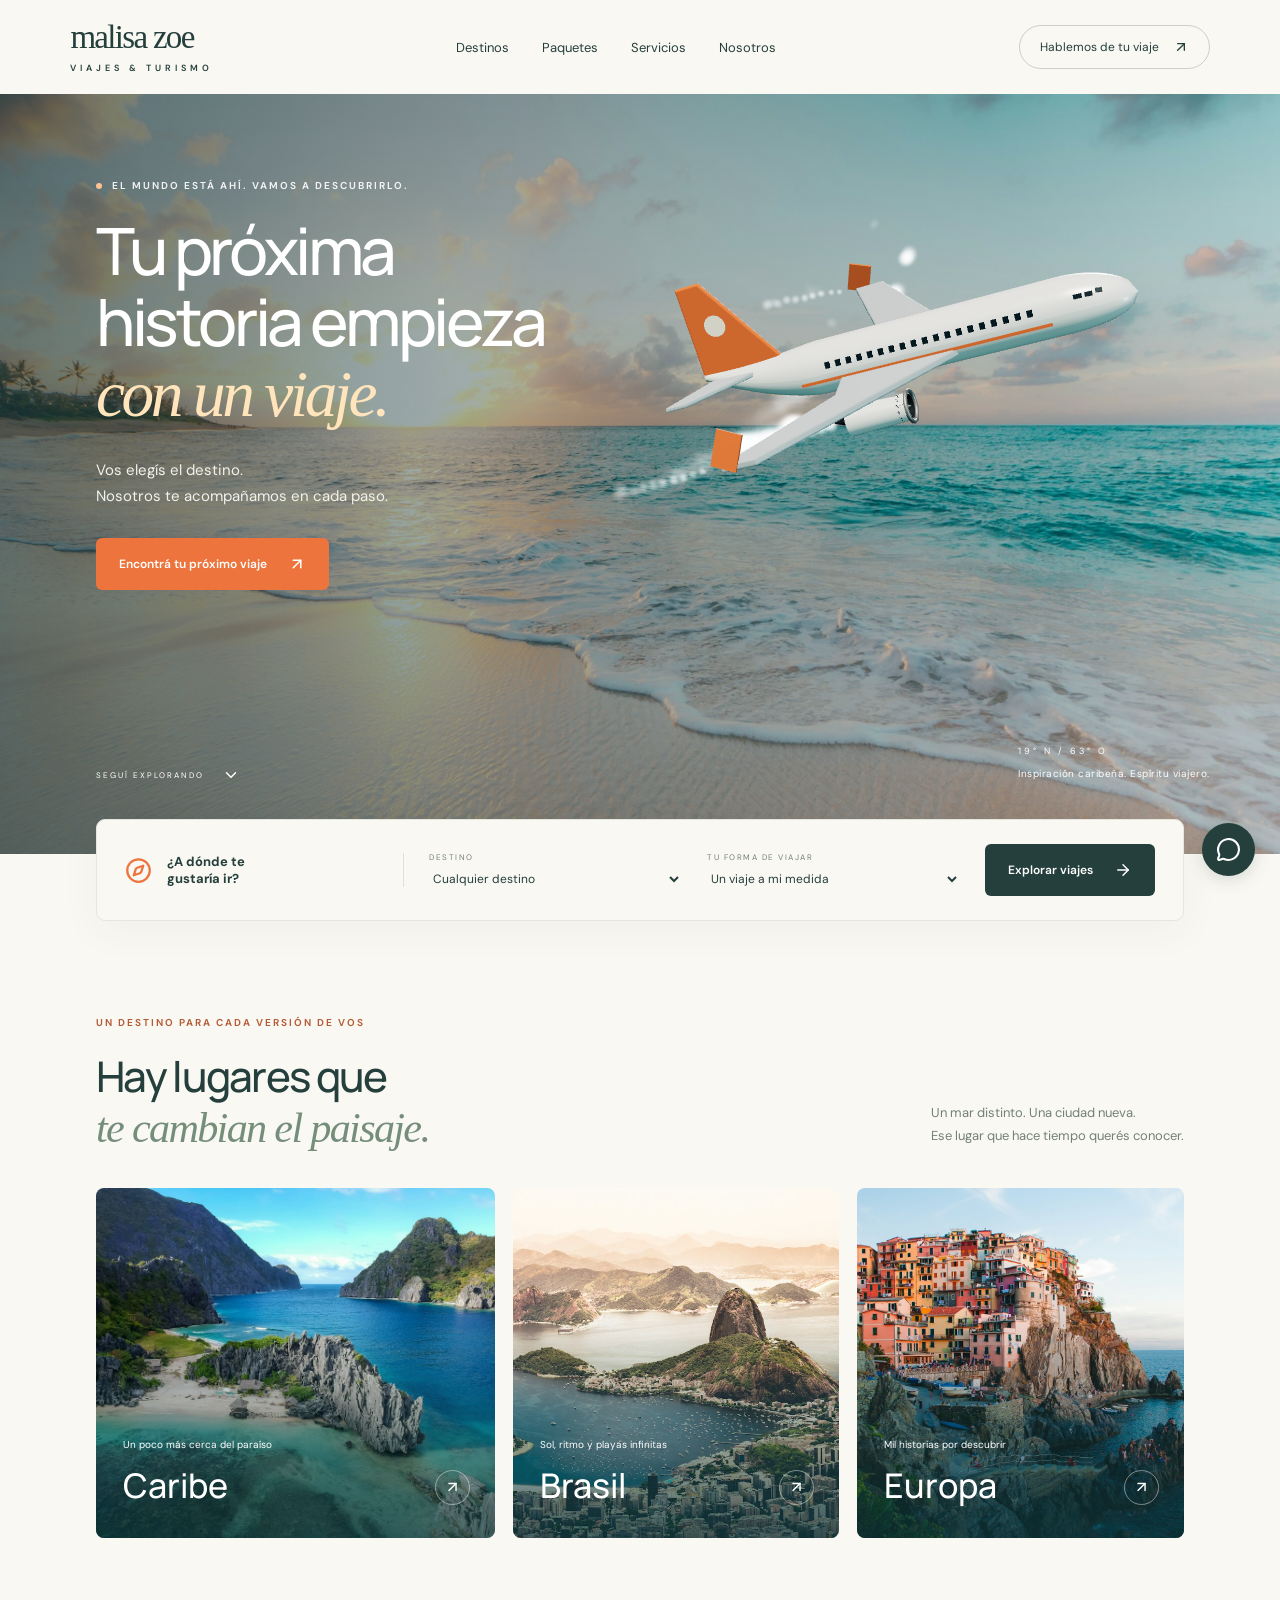
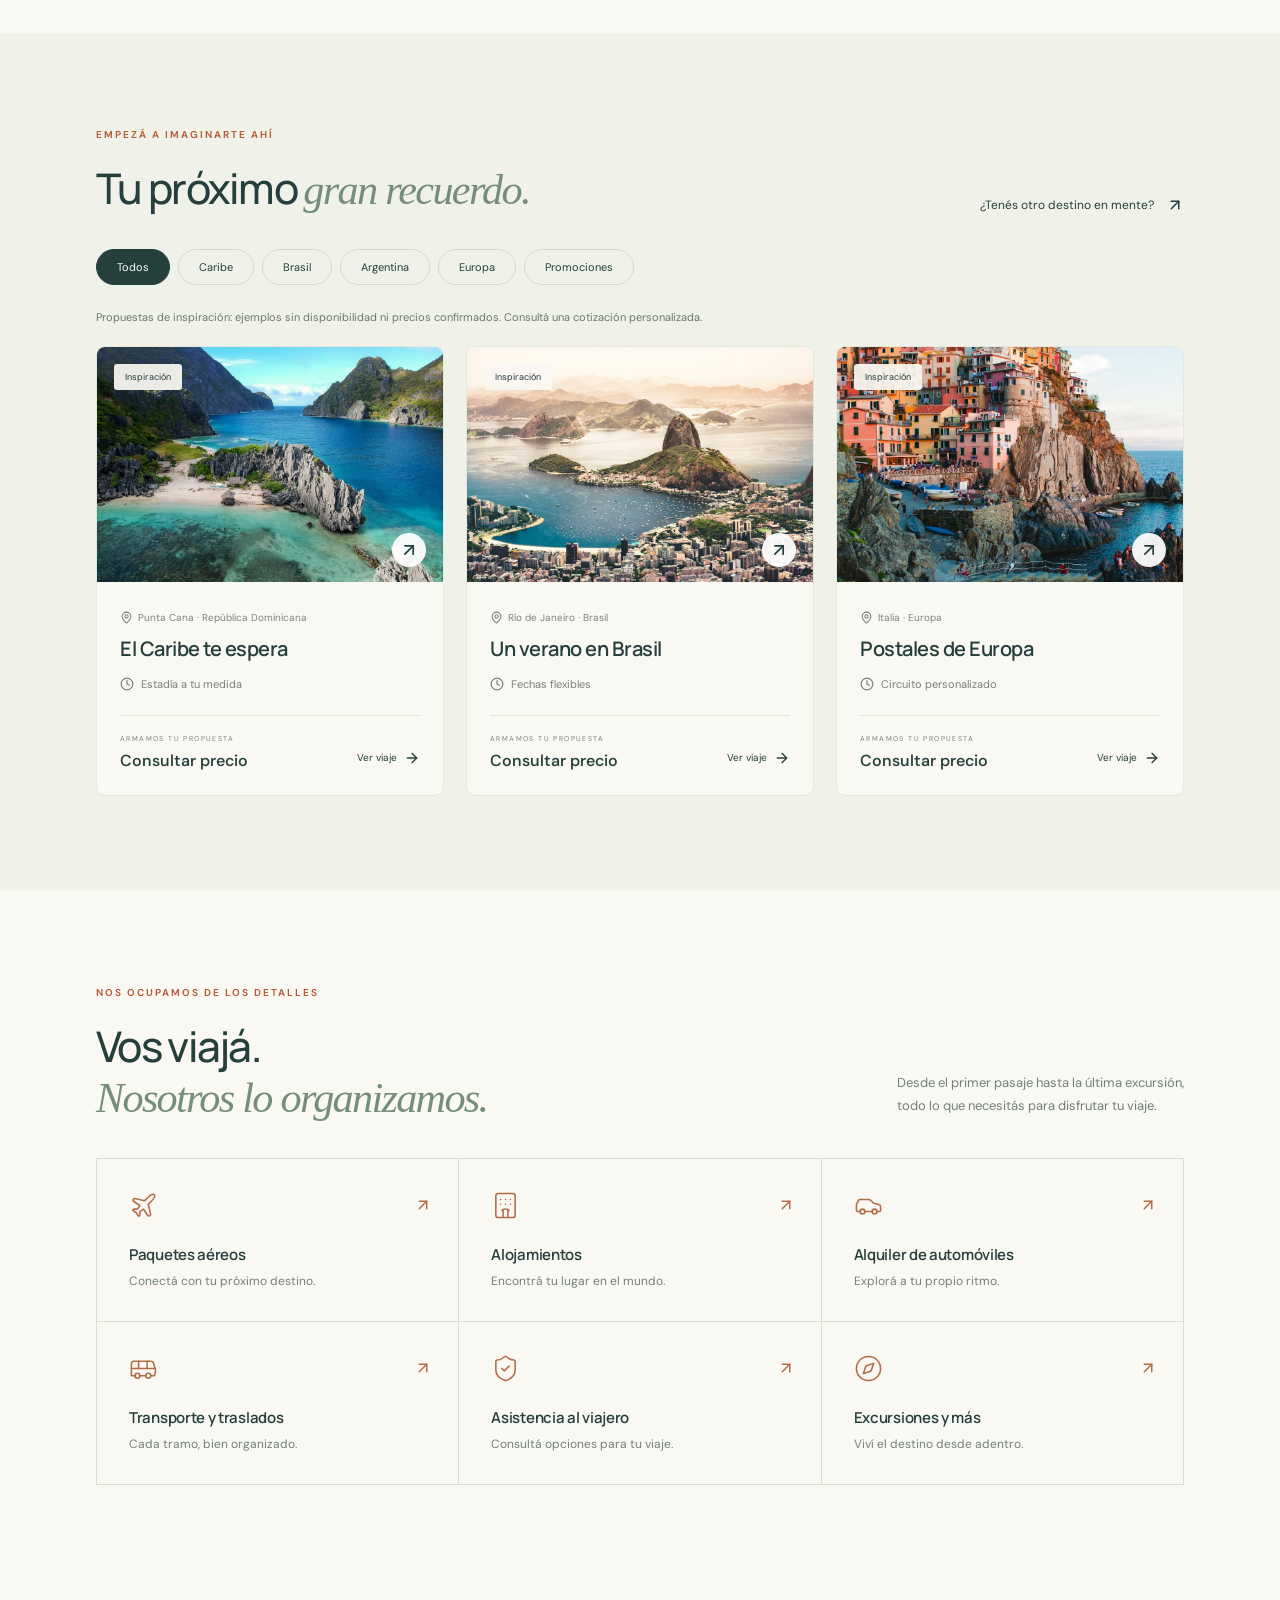
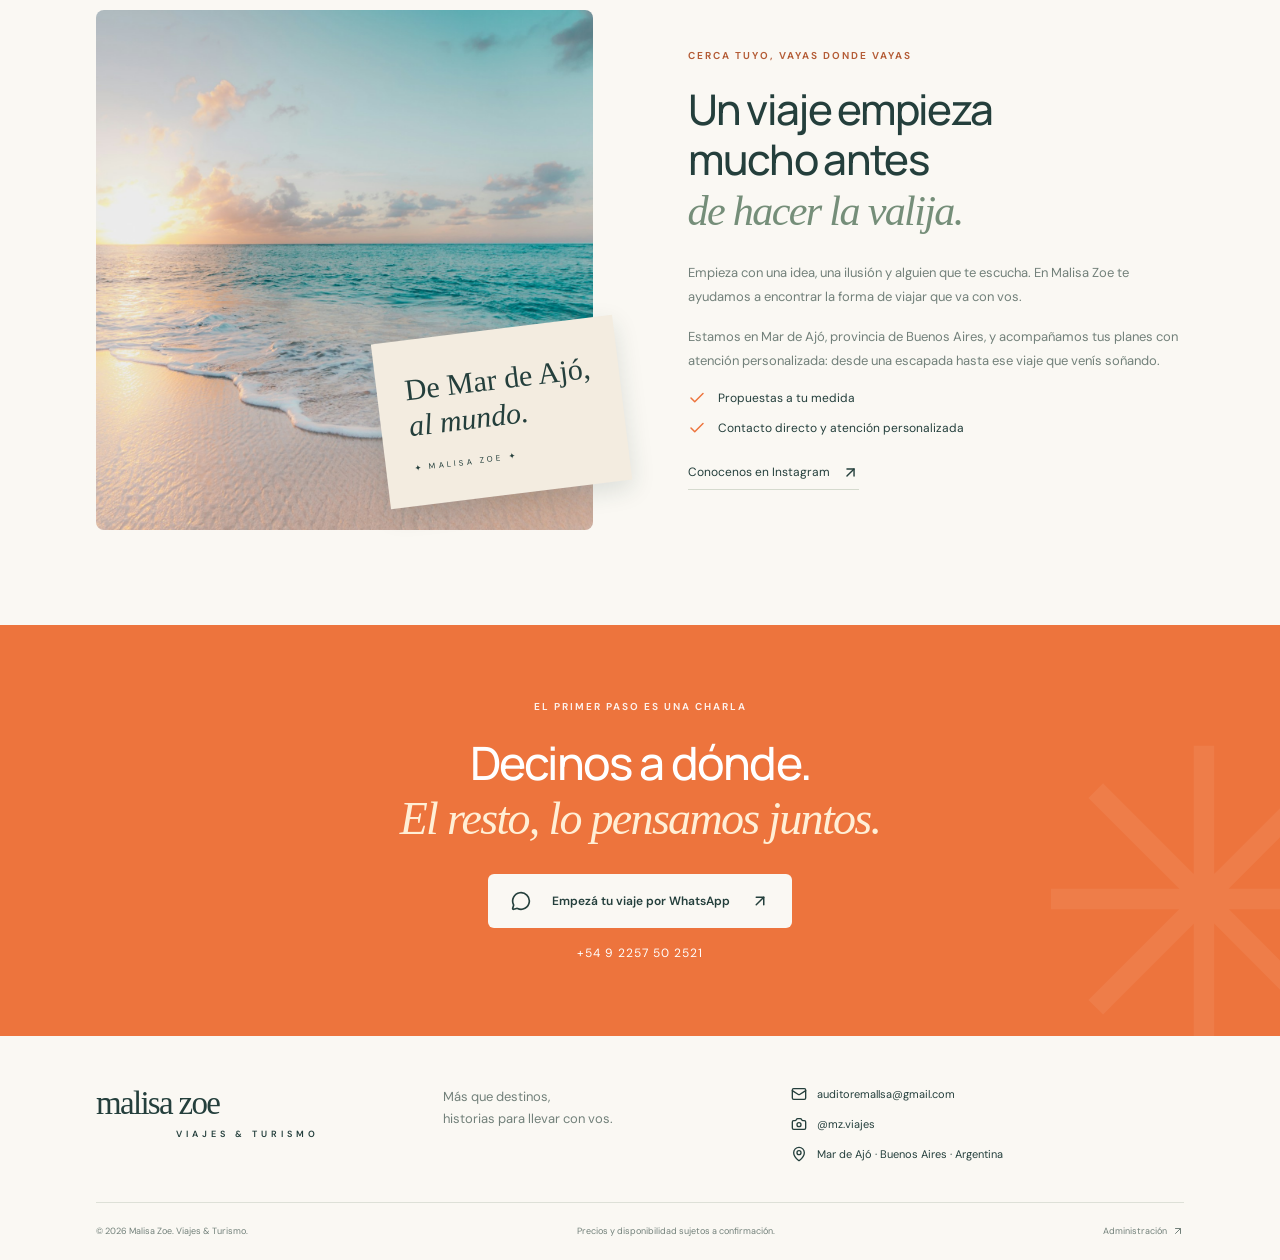
==== index.html @ 9aa1ca67 "MZ viajes" ====
<!DOCTYPE html>
<!-- Versión autónoma de presentación. Paquetes de ejemplo. Administración alojada en el sitio original. -->
<html lang="es-AR"><head><meta charset="UTF-8"><meta name="viewport" content="width=device-width, initial-scale=1"><title>Malisa Zoe | Viajes & Turismo</title><meta name="description" content="Agencia de viajes y turismo en Mar de Ajó."><style>@import url('https://fonts.googleapis.com/css2?family=DM+Sans:wght@400;450;500;550;600;650;700&family=Manrope:wght@400;500;600;700;800&display=swap');

:root{--ink:#243f3c;--orange:#ed743d;--cream:#faf8f3;--muted:#72807a}*{box-sizing:border-box}html{scroll-behavior:smooth;scroll-padding-top:95px}body{margin:0;background:var(--cream);color:var(--ink);font-family:'DM Sans',sans-serif;font-size:15px}button,input,select,textarea{font:inherit}button,a{-webkit-tap-highlight-color:transparent}button{cursor:pointer}a{color:inherit;text-decoration:none}button{color:inherit}button:focus-visible,a:focus-visible,input:focus-visible,select:focus-visible,textarea:focus-visible{outline:3px solid #ed743d;outline-offset:4px}img{display:block;width:100%;object-fit:cover}h1,h2,h3,p{margin:0}h1,h2,h3{font-family:'Manrope','DM Sans',sans-serif}em{font-family:Georgia,serif;font-weight:400}button{border:0}.nav{height:94px;padding:0 5.5%;display:flex;align-items:center;justify-content:space-between;background:var(--cream);gap:30px}.brand{font-family:Georgia,serif;font-size:33px;letter-spacing:-1.7px;white-space:nowrap;line-height:1.05}.brand span{display:block;font-family:'DM Sans',sans-serif;font-size:9px;letter-spacing:4px;text-align:center;margin-top:9px;font-weight:600}.nav nav{display:flex;gap:33px;font-size:13px}.nav nav a:hover{color:var(--orange)}.nav-cta{font-size:12px;display:flex;gap:14px;align-items:center;border:1px solid #cad0c8;border-radius:30px;padding:13px 20px}.mobile-menu{display:none;background:transparent}.hero{position:relative;min-height:640px;height:calc(100svh - 140px);max-height:900px;overflow:hidden;background:#75bcb8}.hero-image{position:absolute;inset:0;width:100%;height:100%;object-position:50% 56%}.hero-shade{position:absolute;inset:0;background:linear-gradient(90deg,rgba(8,42,45,.57),rgba(11,48,44,.22) 55%,transparent),linear-gradient(0deg,rgba(10,43,42,.18),transparent 50%)}.hero-content{position:relative;z-index:2;padding:85px 7.5% 95px;color:white;max-width:850px}.eyebrow{font-size:10px;font-weight:650;letter-spacing:2px;margin-bottom:23px;color:#b45c36}.eyebrow.light{color:rgba(255,255,255,.9);display:flex;align-items:center;gap:10px}.eyebrow.light span{height:6px;width:6px;background:#ffc392;border-radius:50%}h1{font-size:clamp(52px,5.1vw,78px);letter-spacing:-3.4px;line-height:1.08;font-weight:500}.hero h1 em{color:#ffe4bc}.hero p{font-size:15px;line-height:1.75;margin:27px 0 29px;color:#f2f2ec}.button{display:inline-flex;align-items:center;justify-content:center;gap:21px;border-radius:6px;padding:17px 23px;font-size:12px;font-weight:600;transition:transform .2s,background .2s;min-height:50px}.button:hover{transform:translateY(-2px)}.orange{background:var(--orange);color:white}.dark{background:var(--ink);color:white}.cream{background:var(--cream);color:var(--ink)}.hero-caption{position:absolute;right:5.5%;bottom:74px;color:white;display:flex;flex-direction:column;font-size:10px;gap:10px;letter-spacing:.5px}.hero-caption span{letter-spacing:3px;font-size:9px}.scroll{position:absolute;bottom:70px;left:7.5%;display:flex;align-items:center;gap:18px;color:white;letter-spacing:2px;font-size:8px}.flight{position:absolute;top:4%;left:58%;width:42%;z-index:1;filter:drop-shadow(0 28px 22px #153f4340);animation:flyin 3.2s cubic-bezier(.2,.65,.3,1) both,float 8s ease-in-out 3.2s infinite;transform-style:preserve-3d;pointer-events:none}.flight svg{width:100%}@keyframes flyin{from{transform:translate(75%,-55%) scale(.2) rotate(-10deg);opacity:0}to{transform:translate(0,0) scale(1);opacity:1}}@keyframes float{0%,100%{transform:translateY(0) rotate(-2deg)}50%{transform:translateY(13px) rotate(1deg)}}.search-wrap{position:relative;z-index:3;margin:-35px auto 0;width:85%}.trip-search{display:flex;align-items:center;background:var(--cream);box-shadow:0 10px 40px #30453b0c;border:1px solid #e4e7dd;border-radius:9px;padding:24px 28px;gap:25px}.search-intro{display:flex;gap:15px;align-items:center;border-right:1px solid #dce2d8;padding-right:25px;flex:1}.search-intro svg{color:var(--orange)}.search-intro strong{font-size:13px;max-width:130px}.trip-search label{flex:1;display:flex;flex-direction:column;gap:8px}.trip-search label span{font-size:8px;letter-spacing:1.5px;color:var(--muted)}.trip-search select{border:0;background:transparent;width:100%;font-size:12px;color:var(--ink);padding:0}.section{padding:95px 7.5%}.section-top{display:flex;align-items:end;justify-content:space-between;gap:32px;margin-bottom:35px}h2{font-size:clamp(33px,3.3vw,48px);letter-spacing:-1.7px;line-height:1.18;font-weight:500}h2 em{color:#758e79}.section-top>p{font-size:13px;line-height:1.8;color:var(--muted);padding-bottom:5px}.destination-grid{display:grid;grid-template-columns:1.22fr 1fr 1fr;gap:18px}.destination-card{position:relative;overflow:hidden;height:350px;border-radius:8px;text-align:left;background:var(--ink);padding:0;color:white}.destination-card img{height:100%;transition:transform .7s}.destination-card:hover img{transform:scale(1.06)}.destination-card:after{content:'';position:absolute;inset:0;background:linear-gradient(transparent 35%,#0b3438bb)}.destination-card>div{position:absolute;bottom:30px;left:27px;z-index:1}.destination-card span{font-size:10px}.destination-card h3{font-size:34px;margin-top:9px;font-weight:500}.circle-arrow{position:absolute;bottom:33px;right:25px;border:1px solid #ffffff70;border-radius:50%;width:35px;height:35px;display:grid;place-items:center;z-index:1}.circle-arrow svg{width:17px}.packages{background:#f0f2ea}.text-link{display:inline-flex;align-items:center;gap:12px;font-size:12px}.filters{display:flex;gap:8px;margin:10px 0 24px;flex-wrap:wrap}.filters button{border-radius:30px;border:1px solid #d3d9ce;background:transparent;padding:10px 20px;font-size:11px}.filters .active{background:var(--ink);color:white;border-color:var(--ink)}.catalog-note{font-size:11px;color:#69776d;line-height:1.5;margin:0 0 20px}.package-grid{display:grid;grid-template-columns:repeat(3,1fr);gap:22px}.package-card{border-radius:9px;overflow:hidden;background:var(--cream);border:1px solid #e4e7dc}.package-photo{position:relative;height:235px;width:100%;padding:0;background:#c5d9cc;overflow:hidden}.package-photo img{height:100%;transition:transform .5s}.package-photo:hover img{transform:scale(1.05)}.tag{position:absolute;top:17px;left:17px;background:#faf8f3ed;padding:7px 11px;border-radius:3px;font-size:9px}.photo-arrow{position:absolute;bottom:15px;right:17px;background:#ffffffed;border-radius:50%;width:34px;height:34px;display:grid;place-items:center}.package-info{padding:24px 23px}.location{display:flex;align-items:center;gap:5px;font-size:10px;color:#7a857d}.package-info h3{font-size:20px;letter-spacing:-.5px;font-weight:600;margin:11px 0 15px}.duration{display:flex;gap:7px;align-items:center;font-size:11px;color:#768179}.package-bottom{display:flex;justify-content:space-between;align-items:end;border-top:1px solid #dfe4d8;padding-top:18px;margin-top:24px;gap:5px}.package-bottom small{display:block;font-size:7px;letter-spacing:1.4px;color:#758378;margin-bottom:7px}.package-bottom strong{font-weight:550;font-size:16px}.detail-button{background:transparent;display:flex;align-items:center;gap:7px;font-size:10px;padding:5px 0;white-space:nowrap}.empty{text-align:center;padding:55px;background:#faf8f3;border:1px dashed #bfcbbd;border-radius:8px}.empty svg{margin:0 auto 15px}.empty h3{margin-bottom:10px}.empty p{font-size:13px;color:var(--muted);margin-bottom:20px}.service-grid{display:grid;grid-template-columns:repeat(3,1fr);border-top:1px solid #d9ded4;border-left:1px solid #d9ded4}.service-grid>a{position:relative;padding:32px;border-right:1px solid #d9ded4;border-bottom:1px solid #d9ded4;transition:background .2s}.service-grid>a:hover{background:#f0f2e8}.service-grid svg{color:#b36d46}.service-grid h3{font-size:15px;letter-spacing:-.3px;margin:19px 0 8px;font-weight:600}.service-grid p{font-size:12px;color:var(--muted)}.service-arrow{position:absolute;right:26px;top:37px}.about{display:grid;grid-template-columns:1fr 1fr;gap:95px;padding-top:30px;align-items:center}.about-photo{position:relative;height:520px;border-radius:8px}.about-photo>img{height:100%;border-radius:8px;object-position:75% center}.postcard{position:absolute;right:-30px;bottom:35px;background:#f3ece0;padding:32px 28px;transform:rotate(-7deg);font-size:30px;font-family:Georgia,serif;line-height:1.2;box-shadow:0 8px 25px #163b3522}.postcard span{display:block;font-family:'DM Sans',sans-serif;font-size:8px;letter-spacing:3px;margin-top:20px}.about-copy h2{margin-bottom:25px}.about-copy>p{font-size:13px;line-height:1.85;color:var(--muted);margin-bottom:16px}.about-check{display:flex;align-items:center;gap:12px;font-size:12px;margin-top:12px}.about-check svg{color:var(--orange)}.about-copy .text-link{margin-top:27px;border-bottom:1px solid #d5dace;padding-bottom:8px}.contact{background:var(--orange);position:relative;overflow:hidden;text-align:center;padding:75px 6%;color:white}.contact .eyebrow{justify-content:center}.contact h2{font-size:46px;position:relative;z-index:1}.contact h2 em{color:#ffefd6}.contact .button{margin:28px 0 17px;position:relative;z-index:1}.contact p{font-size:12px;letter-spacing:1px}.contact-sun{position:absolute;font-size:420px;line-height:1;top:18%;right:-100px;color:#ffffff10}footer{padding:50px 7.5% 23px}.footer-top{display:grid;grid-template-columns:1fr 1fr 1.3fr;gap:45px;align-items:start;padding-bottom:40px}.footer-top>p{font-size:13px;line-height:1.7;color:var(--muted)}.footer-top>div{display:flex;flex-direction:column;gap:14px;font-size:11px}.footer-top>div a,.footer-top>div span{display:flex;align-items:center;gap:10px}.footer-bottom{border-top:1px solid #dde0d7;padding-top:22px;display:flex;justify-content:space-between;gap:18px;font-size:9px;color:var(--muted)}.footer-bottom>a{display:flex;align-items:center;gap:5px}.whatsapp{position:fixed;bottom:24px;right:25px;height:53px;width:53px;border-radius:50%;background:var(--ink);color:white;display:grid;place-items:center;z-index:8;box-shadow:0 3px 18px #163d352b}.modal-backdrop{position:fixed;inset:0;z-index:20;background:#112e36aa;backdrop-filter:blur(4px);display:flex;align-items:center;justify-content:center;padding:24px}.modal{position:relative;background:var(--cream);width:650px;max-width:100%;max-height:90svh;overflow:auto;border-radius:12px}.close{position:absolute;right:15px;top:15px;z-index:2;border-radius:50%;width:36px;height:36px;display:grid;place-items:center;background:var(--cream)}.modal>img{height:230px}.modal-content{padding:30px}.modal-content h2{font-size:33px;margin-bottom:12px}.modal-content p{margin:12px 0;line-height:1.7;font-size:13px;color:var(--muted)}.modal-content h3{margin-top:20px}.modal-content .fine-print{font-size:11px}.modal-content .button{margin-top:12px}.admin-shell{max-width:1150px;margin:auto;padding:35px 30px;min-height:100svh}.admin-header{display:flex;align-items:center;justify-content:space-between;padding-bottom:60px}.admin-shell h1{font-size:38px;letter-spacing:-1.5px}.admin-shell .section-top p{margin-top:15px;color:var(--muted)}.admin-status{min-height:25px;font-size:13px}.admin-list article{display:flex;align-items:center;gap:20px;background:white;border:1px solid #e2e5da;padding:15px;border-radius:10px;margin-bottom:12px}.admin-list img{width:100px;height:85px;border-radius:6px}.admin-list article>div{flex:1}.admin-list small,.admin-list p{font-size:12px;color:var(--muted)}.admin-list h3{margin:6px 0;font-size:17px}.admin-list button{background:#f1f3ec;border-radius:6px;padding:12px}.admin-modal{padding:32px;width:720px}.admin-modal h2{font-size:30px;margin-bottom:22px}.admin-modal label{display:flex;flex-direction:column;font-size:12px;gap:8px;margin-bottom:18px}.admin-modal input,.admin-modal select,.admin-modal textarea{width:100%;border:1px solid #cbd3c7;background:white;padding:11px;border-radius:5px;color:var(--ink)}.form-grid{display:grid;grid-template-columns:1fr 1fr;gap:0 20px}.admin-modal label.checkbox{flex-direction:row;align-items:center}.checkbox input{width:16px}.confirm{padding:40px}.confirm h2{font-size:27px}.confirm p{margin:18px 0;font-size:13px}.confirm-actions{display:flex;gap:12px}button:disabled{opacity:.5;cursor:wait}
@media(min-width:1600px){.section{padding-left:calc((100vw - 1360px)/2);padding-right:calc((100vw - 1360px)/2)}}@media(max-width:1050px){.nav nav{gap:20px}.nav-cta{padding:12px}.hero-content{padding-top:75px}.trip-search{gap:16px;padding:20px}.search-intro{display:none}.package-bottom{flex-direction:column;align-items:start;gap:15px}.about{gap:60px}.flight{top:10%;left:57%;width:45%}.destination-card{height:300px}}@media(max-width:700px){.nav{height:80px;padding:0 6%}.brand{font-size:28px}.brand span{font-size:7px;letter-spacing:3.4px}.nav-cta{margin-left:auto;font-size:0;gap:0;border:0;padding:8px}.nav-cta svg{width:21px;height:21px}.mobile-menu{display:block}.nav nav{display:none}.nav nav.open{position:absolute;top:80px;left:0;right:0;z-index:9;display:flex;flex-direction:column;background:var(--cream);padding:25px}.hero{height:720px;min-height:650px;max-height:none}.hero-image{object-position:65%}.hero-content{padding:110px 7% 80px}.hero h1{font-size:51px;letter-spacing:-2.8px}.hero .eyebrow{font-size:7px;letter-spacing:1.5px}.hero p{font-size:14px}.hero-caption{bottom:80px;right:7%;max-width:140px;line-height:1.5}.scroll{left:7%;bottom:84px;font-size:7px;gap:8px}.flight{left:40%;width:65%;top:0}.trip-search{display:grid;grid-template-columns:1fr 1fr;gap:22px}.trip-search .button{grid-column:1/-1;width:100%}.search-wrap{width:86%;margin-top:-35px}.trip-search label span{font-size:7px}.trip-search select{font-size:11px}.section{padding:65px 7%}.section-top{display:block;margin-bottom:27px}.section-top>p{margin-top:23px;font-size:12px}.section-top .text-link{margin-top:23px;font-size:11px}h2{font-size:34px;letter-spacing:-1.4px}.eyebrow{font-size:8px;letter-spacing:1.6px;margin-bottom:18px}.destination-grid{grid-template-columns:1fr 1fr;gap:12px}.dest-0{grid-column:1/-1;height:300px}.destination-card{height:260px}.destination-card>div{left:16px;bottom:22px}.destination-card h3{font-size:27px}.destination-card span{font-size:8px}.circle-arrow{right:15px;bottom:22px;width:28px;height:28px}.package-grid{grid-template-columns:1fr}.package-photo{height:240px}.package-bottom{flex-direction:row;align-items:end}.package-info{padding:23px}.filters{gap:6px}.filters button{padding:9px 15px}.service-grid{grid-template-columns:1fr 1fr}.service-grid>a{padding:25px 17px}.service-grid h3{font-size:13px}.service-grid p{font-size:11px;line-height:1.5}.service-arrow{right:15px;top:28px;width:14px}.about{grid-template-columns:1fr;gap:45px;padding-top:10px}.about-photo{height:390px;margin-right:15px}.postcard{right:-15px;font-size:26px;padding:25px}.about-copy h2{font-size:38px}.contact{padding:60px 7%}.contact h2{font-size:32px;letter-spacing:-1px}.contact .button{font-size:11px;gap:12px;padding:16px}.footer-top{grid-template-columns:1fr 1fr;gap:28px}.footer-top>div{grid-column:1/-1}.footer-top>p{font-size:11px}.footer-bottom{flex-direction:column;gap:13px;padding-right:45px}.whatsapp{width:48px;height:48px;right:17px;bottom:18px}.modal-backdrop{padding:14px}.modal-content{padding:24px}.admin-header{padding-bottom:40px}.admin-shell{padding:25px 20px}.admin-shell h1{font-size:30px}.admin-shell .section-top .button{margin-top:24px}.admin-list article{flex-wrap:wrap;gap:12px}.admin-list img{width:70px;height:70px}.admin-list article>div{min-width:calc(100% - 85px)}.admin-list button{padding:10px}.form-grid{grid-template-columns:1fr}.admin-modal{padding:28px 20px}.confirm{padding:30px 24px}.empty{padding:35px 20px}}
@media(prefers-reduced-motion:reduce){html{scroll-behavior:auto}*,*:before,*:after{animation:none!important;transition:none!important}.flight{transform:none}}
.plane3d{position:absolute;inset:0;z-index:1;pointer-events:none}.plane3d canvas{display:block;width:100%!important;height:100%!important}html.has-plane3d .flight{display:none}</style></head><body><div id="root"></div><noscript>Activá JavaScript para explorar Malisa Zoe. Contacto: +54 9 2257 50 2521.</noscript><script>(()=>{var oM=Object.create;var tA=Object.defineProperty;var sM=Object.getOwnPropertyDescriptor;var AM=Object.getOwnPropertyNames;var EM=Object.getPrototypeOf,UM=Object.prototype.hasOwnProperty;var _l=(l,a)=>()=>(a||l((a={exports:{}}).exports,a),a.exports);var dM=(l,a,e,i)=>{if(a&&typeof a=="object"||typeof a=="function")for(let u of AM(a))!UM.call(l,u)&&u!==e&&tA(l,u,{get:()=>a[u],enumerable:!(i=sM(a,u))||i.enumerable});return l};var ca=(l,a,e)=>(e=l!=null?oM(EM(l)):{},dM(a||!l||!l.__esModule?tA(e,"default",{value:l,enumerable:!0}):e,l));var IA=_l(X=>{"use strict";function Sc(l,a){var e=l.length;l.push(a);l:for(;0<e;){var i=e-1>>>1,u=l[i];if(0<wu(u,a))l[i]=a,l[e]=u,e=i;else break l}}function $l(l){return l.length===0?null:l[0]}function gu(l){if(l.length===0)return null;var a=l[0],e=l.pop();if(e!==a){l[0]=e;l:for(var i=0,u=l.length,t=u>>>1;i<t;){var c=2*(i+1)-1,o=l[c],s=c+1,d=l[s];if(0>wu(o,e))s<u&&0>wu(d,o)?(l[i]=d,l[s]=e,i=s):(l[i]=o,l[c]=e,i=c);else if(s<u&&0>wu(d,e))l[i]=d,l[s]=e,i=s;else break l}}return a}function wu(l,a){var e=l.sortIndex-a.sortIndex;return e!==0?e:l.id-a.id}X.unstable_now=void 0;typeof performance=="object"&&typeof performance.now=="function"?(cA=performance,X.unstable_now=function(){return cA.now()}):(xc=Date,oA=xc.now(),X.unstable_now=function(){return xc.now()-oA});var cA,xc,oA,oa=[],pa=[],LM=1,Bl=null,Il=3,nc=!1,Ki=!1,fi=!1,yc=!1,EA=typeof setTimeout=="function"?setTimeout:null,UA=typeof clearTimeout=="function"?clearTimeout:null,sA=typeof setImmediate<"u"?setImmediate:null;function Bu(l){for(var a=$l(pa);a!==null;){if(a.callback===null)gu(pa);else if(a.startTime<=l)gu(pa),a.sortIndex=a.expirationTime,Sc(oa,a);else break;a=$l(pa)}}function rc(l){if(fi=!1,Bu(l),!Ki)if($l(oa)!==null)Ki=!0,Ze||(Ze=!0,he());else{var a=$l(pa);a!==null&&Kc(rc,a.startTime-l)}}var Ze=!1,Ci=-1,dA=5,LA=-1;function MA(){return yc?!0:!(X.unstable_now()-LA<dA)}function mc(){if(yc=!1,Ze){var l=X.unstable_now();LA=l;var a=!0;try{l:{Ki=!1,fi&&(fi=!1,UA(Ci),Ci=-1),nc=!0;var e=Il;try{a:{for(Bu(l),Bl=$l(oa);Bl!==null&&!(Bl.expirationTime>l&&MA());){var i=Bl.callback;if(typeof i=="function"){Bl.callback=null,Il=Bl.priorityLevel;var u=i(Bl.expirationTime<=l);if(l=X.unstable_now(),typeof u=="function"){Bl.callback=u,Bu(l),a=!0;break a}Bl===$l(oa)&&gu(oa),Bu(l)}else gu(oa);Bl=$l(oa)}if(Bl!==null)a=!0;else{var t=$l(pa);t!==null&&Kc(rc,t.startTime-l),a=!1}}break l}finally{Bl=null,Il=e,nc=!1}a=void 0}}finally{a?he():Ze=!1}}}var he;typeof sA=="function"?he=function(){sA(mc)}:typeof MessageChannel<"u"?(Rc=new MessageChannel,AA=Rc.port2,Rc.port1.onmessage=mc,he=function(){AA.postMessage(null)}):he=function(){EA(mc,0)};var Rc,AA;function Kc(l,a){Ci=EA(function(){l(X.unstable_now())},a)}X.unstable_IdlePriority=5;X.unstable_ImmediatePriority=1;X.unstable_LowPriority=4;X.unstable_NormalPriority=3;X.unstable_Profiling=null;X.unstable_UserBlockingPriority=2;X.unstable_cancelCallback=function(l){l.callback=null};X.unstable_forceFrameRate=function(l){0>l||125<l?console.error("forceFrameRate takes a positive int between 0 and 125, forcing frame rates higher than 125 fps is not supported"):dA=0<l?Math.floor(1e3/l):5};X.unstable_getCurrentPriorityLevel=function(){return Il};X.unstable_next=function(l){switch(Il){case 1:case 2:case 3:var a=3;break;default:a=Il}var e=Il;Il=a;try{return l()}finally{Il=e}};X.unstable_requestPaint=function(){yc=!0};X.unstable_runWithPriority=function(l,a){switch(l){case 1:case 2:case 3:case 4:case 5:break;default:l=3}var e=Il;Il=l;try{return a()}finally{Il=e}};X.unstable_scheduleCallback=function(l,a,e){var i=X.unstable_now();switch(typeof e=="object"&&e!==null?(e=e.delay,e=typeof e=="number"&&0<e?i+e:i):e=i,l){case 1:var u=-1;break;case 2:u=250;break;case 5:u=1073741823;break;case 4:u=1e4;break;default:u=5e3}return u=e+u,l={id:LM++,callback:a,priorityLevel:l,startTime:e,expirationTime:u,sortIndex:-1},e>i?(l.sortIndex=e,Sc(pa,l),$l(oa)===null&&l===$l(pa)&&(fi?(UA(Ci),Ci=-1):fi=!0,Kc(rc,e-i))):(l.sortIndex=u,Sc(oa,l),Ki||nc||(Ki=!0,Ze||(Ze=!0,he()))),l};X.unstable_shouldYield=MA;X.unstable_wrapCallback=function(l){var a=Il;return function(){var e=Il;Il=a;try{return l.apply(this,arguments)}finally{Il=e}}}});var mA=_l((pm,xA)=>{"use strict";xA.exports=IA()});var pA=_l(h=>{"use strict";var hc=Symbol.for("react.transitional.element"),MM=Symbol.for("react.portal"),IM=Symbol.for("react.fragment"),xM=Symbol.for("react.strict_mode"),mM=Symbol.for("react.profiler"),RM=Symbol.for("react.consumer"),SM=Symbol.for("react.context"),nM=Symbol.for("react.forward_ref"),yM=Symbol.for("react.suspense"),rM=Symbol.for("react.memo"),rA=Symbol.for("react.lazy"),KM=Symbol.for("react.activity"),RA=Symbol.iterator;function fM(l){return l===null||typeof l!="object"?null:(l=RA&&l[RA]||l["@@iterator"],typeof l=="function"?l:null)}var KA={isMounted:function(){return!1},enqueueForceUpdate:function(){},enqueueReplaceState:function(){},enqueueSetState:function(){}},fA=Object.assign,CA={};function Ge(l,a,e){this.props=l,this.context=a,this.refs=CA,this.updater=e||KA}Ge.prototype.isReactComponent={};Ge.prototype.setState=function(l,a){if(typeof l!="object"&&typeof l!="function"&&l!=null)throw Error("takes an object of state variables to update or a function which returns an object of state variables.");this.updater.enqueueSetState(this,l,a,"setState")};Ge.prototype.forceUpdate=function(l){this.updater.enqueueForceUpdate(this,l,"forceUpdate")};function hA(){}hA.prototype=Ge.prototype;function Zc(l,a,e){this.props=l,this.context=a,this.refs=CA,this.updater=e||KA}var pc=Zc.prototype=new hA;pc.constructor=Zc;fA(pc,Ge.prototype);pc.isPureReactComponent=!0;var SA=Array.isArray;function Cc(){}var z={H:null,A:null,T:null,S:null},ZA=Object.prototype.hasOwnProperty;function Gc(l,a,e){var i=e.ref;return{$$typeof:hc,type:l,key:a,ref:i!==void 0?i:null,props:e}}function CM(l,a){return Gc(l.type,a,l.props)}function qc(l){return typeof l=="object"&&l!==null&&l.$$typeof===hc}function hM(l){var a={"=":"=0",":":"=2"};return"$"+l.replace(/[=:]/g,function(e){return a[e]})}var nA=/\/+/g;function fc(l,a){return typeof l=="object"&&l!==null&&l.key!=null?hM(""+l.key):a.toString(36)}function ZM(l){switch(l.status){case"fulfilled":return l.value;case"rejected":throw l.reason;default:switch(typeof l.status=="string"?l.then(Cc,Cc):(l.status="pending",l.then(function(a){l.status==="pending"&&(l.status="fulfilled",l.value=a)},function(a){l.status==="pending"&&(l.status="rejected",l.reason=a)})),l.status){case"fulfilled":return l.value;case"rejected":throw l.reason}}throw l}function pe(l,a,e,i,u){var t=typeof l;(t==="undefined"||t==="boolean")&&(l=null);var c=!1;if(l===null)c=!0;else switch(t){case"bigint":case"string":case"number":c=!0;break;case"object":switch(l.$$typeof){case hc:case MM:c=!0;break;case rA:return c=l._init,pe(c(l._payload),a,e,i,u)}}if(c)return u=u(l),c=i===""?"."+fc(l,0):i,SA(u)?(e="",c!=null&&(e=c.replace(nA,"$&/")+"/"),pe(u,a,e,"",function(d){return d})):u!=null&&(qc(u)&&(u=CM(u,e+(u.key==null||l&&l.key===u.key?"":(""+u.key).replace(nA,"$&/")+"/")+c)),a.push(u)),1;c=0;var o=i===""?".":i+":";if(SA(l))for(var s=0;s<l.length;s++)i=l[s],t=o+fc(i,s),c+=pe(i,a,e,t,u);else if(s=fM(l),typeof s=="function")for(l=s.call(l),s=0;!(i=l.next()).done;)i=i.value,t=o+fc(i,s++),c+=pe(i,a,e,t,u);else if(t==="object"){if(typeof l.then=="function")return pe(ZM(l),a,e,i,u);throw a=String(l),Error("Objects are not valid as a React child (found: "+(a==="[object Object]"?"object with keys {"+Object.keys(l).join(", ")+"}":a)+"). If you meant to render a collection of children, use an array instead.")}return c}function Vu(l,a,e){if(l==null)return l;var i=[],u=0;return pe(l,i,"","",function(t){return a.call(e,t,u++)}),i}function pM(l){if(l._status===-1){var a=l._result;a=a(),a.then(function(e){(l._status===0||l._status===-1)&&(l._status=1,l._result=e)},function(e){(l._status===0||l._status===-1)&&(l._status=2,l._result=e)}),l._status===-1&&(l._status=0,l._result=a)}if(l._status===1)return l._result.default;throw l._result}var yA=typeof reportError=="function"?reportError:function(l){if(typeof window=="object"&&typeof window.ErrorEvent=="function"){var a=new window.ErrorEvent("error",{bubbles:!0,cancelable:!0,message:typeof l=="object"&&l!==null&&typeof l.message=="string"?String(l.message):String(l),error:l});if(!window.dispatchEvent(a))return}else if(typeof process=="object"&&typeof process.emit=="function"){process.emit("uncaughtException",l);return}console.error(l)},GM={map:Vu,forEach:function(l,a,e){Vu(l,function(){a.apply(this,arguments)},e)},count:function(l){var a=0;return Vu(l,function(){a++}),a},toArray:function(l){return Vu(l,function(a){return a})||[]},only:function(l){if(!qc(l))throw Error("React.Children.only expected to receive a single React element child.");return l}};h.Activity=KM;h.Children=GM;h.Component=Ge;h.Fragment=IM;h.Profiler=mM;h.PureComponent=Zc;h.StrictMode=xM;h.Suspense=yM;h.__CLIENT_INTERNALS_DO_NOT_USE_OR_WARN_USERS_THEY_CANNOT_UPGRADE=z;h.__COMPILER_RUNTIME={__proto__:null,c:function(l){return z.H.useMemoCache(l)}};h.cache=function(l){return function(){return l.apply(null,arguments)}};h.cacheSignal=function(){return null};h.cloneElement=function(l,a,e){if(l==null)throw Error("The argument must be a React element, but you passed "+l+".");var i=fA({},l.props),u=l.key;if(a!=null)for(t in a.key!==void 0&&(u=""+a.key),a)!ZA.call(a,t)||t==="key"||t==="__self"||t==="__source"||t==="ref"&&a.ref===void 0||(i[t]=a[t]);var t=arguments.length-2;if(t===1)i.children=e;else if(1<t){for(var c=Array(t),o=0;o<t;o++)c[o]=arguments[o+2];i.children=c}return Gc(l.type,u,i)};h.createContext=function(l){return l={$$typeof:SM,_currentValue:l,_currentValue2:l,_threadCount:0,Provider:null,Consumer:null},l.Provider=l,l.Consumer={$$typeof:RM,_context:l},l};h.createElement=function(l,a,e){var i,u={},t=null;if(a!=null)for(i in a.key!==void 0&&(t=""+a.key),a)ZA.call(a,i)&&i!=="key"&&i!=="__self"&&i!=="__source"&&(u[i]=a[i]);var c=arguments.length-2;if(c===1)u.children=e;else if(1<c){for(var o=Array(c),s=0;s<c;s++)o[s]=arguments[s+2];u.children=o}if(l&&l.defaultProps)for(i in c=l.defaultProps,c)u[i]===void 0&&(u[i]=c[i]);return Gc(l,t,u)};h.createRef=function(){return{current:null}};h.forwardRef=function(l){return{$$typeof:nM,render:l}};h.isValidElement=qc;h.lazy=function(l){return{$$typeof:rA,_payload:{_status:-1,_result:l},_init:pM}};h.memo=function(l,a){return{$$typeof:rM,type:l,compare:a===void 0?null:a}};h.startTransition=function(l){var a=z.T,e={};z.T=e;try{var i=l(),u=z.S;u!==null&&u(e,i),typeof i=="object"&&i!==null&&typeof i.then=="function"&&i.then(Cc,yA)}catch(t){yA(t)}finally{a!==null&&e.types!==null&&(a.types=e.types),z.T=a}};h.unstable_useCacheRefresh=function(){return z.H.useCacheRefresh()};h.use=function(l){return z.H.use(l)};h.useActionState=function(l,a,e){return z.H.useActionState(l,a,e)};h.useCallback=function(l,a){return z.H.useCallback(l,a)};h.useContext=function(l){return z.H.useContext(l)};h.useDebugValue=function(){};h.useDeferredValue=function(l,a){return z.H.useDeferredValue(l,a)};h.useEffect=function(l,a){return z.H.useEffect(l,a)};h.useEffectEvent=function(l){return z.H.useEffectEvent(l)};h.useId=function(){return z.H.useId()};h.useImperativeHandle=function(l,a,e){return z.H.useImperativeHandle(l,a,e)};h.useInsertionEffect=function(l,a){return z.H.useInsertionEffect(l,a)};h.useLayoutEffect=function(l,a){return z.H.useLayoutEffect(l,a)};h.useMemo=function(l,a){return z.H.useMemo(l,a)};h.useOptimistic=function(l,a){return z.H.useOptimistic(l,a)};h.useReducer=function(l,a,e){return z.H.useReducer(l,a,e)};h.useRef=function(l){return z.H.useRef(l)};h.useState=function(l){return z.H.useState(l)};h.useSyncExternalStore=function(l,a,e){return z.H.useSyncExternalStore(l,a,e)};h.useTransition=function(){return z.H.useTransition()};h.version="19.2.6"});var ee=_l((qm,GA)=>{"use strict";GA.exports=pA()});var YA=_l(ml=>{"use strict";var qM=ee();function qA(l){var a="https://react.dev/errors/"+l;if(1<arguments.length){a+="?args[]="+encodeURIComponent(arguments[1]);for(var e=2;e<arguments.length;e++)a+="&args[]="+encodeURIComponent(arguments[e])}return"Minified React error #"+l+"; visit "+a+" for the full message or use the non-minified dev environment for full errors and additional helpful warnings."}function Ga(){}var xl={d:{f:Ga,r:function(){throw Error(qA(522))},D:Ga,C:Ga,L:Ga,m:Ga,X:Ga,S:Ga,M:Ga},p:0,findDOMNode:null},YM=Symbol.for("react.portal");function JM(l,a,e){var i=3<arguments.length&&arguments[3]!==void 0?arguments[3]:null;return{$$typeof:YM,key:i==null?null:""+i,children:l,containerInfo:a,implementation:e}}var hi=qM.__CLIENT_INTERNALS_DO_NOT_USE_OR_WARN_USERS_THEY_CANNOT_UPGRADE;function ku(l,a){if(l==="font")return"";if(typeof a=="string")return a==="use-credentials"?a:""}ml.__DOM_INTERNALS_DO_NOT_USE_OR_WARN_USERS_THEY_CANNOT_UPGRADE=xl;ml.createPortal=function(l,a){var e=2<arguments.length&&arguments[2]!==void 0?arguments[2]:null;if(!a||a.nodeType!==1&&a.nodeType!==9&&a.nodeType!==11)throw Error(qA(299));return JM(l,a,null,e)};ml.flushSync=function(l){var a=hi.T,e=xl.p;try{if(hi.T=null,xl.p=2,l)return l()}finally{hi.T=a,xl.p=e,xl.d.f()}};ml.preconnect=function(l,a){typeof l=="string"&&(a?(a=a.crossOrigin,a=typeof a=="string"?a==="use-credentials"?a:"":void 0):a=null,xl.d.C(l,a))};ml.prefetchDNS=function(l){typeof l=="string"&&xl.d.D(l)};ml.preinit=function(l,a){if(typeof l=="string"&&a&&typeof a.as=="string"){var e=a.as,i=ku(e,a.crossOrigin),u=typeof a.integrity=="string"?a.integrity:void 0,t=typeof a.fetchPriority=="string"?a.fetchPriority:void 0;e==="style"?xl.d.S(l,typeof a.precedence=="string"?a.precedence:void 0,{crossOrigin:i,integrity:u,fetchPriority:t}):e==="script"&&xl.d.X(l,{crossOrigin:i,integrity:u,fetchPriority:t,nonce:typeof a.nonce=="string"?a.nonce:void 0})}};ml.preinitModule=function(l,a){if(typeof l=="string")if(typeof a=="object"&&a!==null){if(a.as==null||a.as==="script"){var e=ku(a.as,a.crossOrigin);xl.d.M(l,{crossOrigin:e,integrity:typeof a.integrity=="string"?a.integrity:void 0,nonce:typeof a.nonce=="string"?a.nonce:void 0})}}else a==null&&xl.d.M(l)};ml.preload=function(l,a){if(typeof l=="string"&&typeof a=="object"&&a!==null&&typeof a.as=="string"){var e=a.as,i=ku(e,a.crossOrigin);xl.d.L(l,e,{crossOrigin:i,integrity:typeof a.integrity=="string"?a.integrity:void 0,nonce:typeof a.nonce=="string"?a.nonce:void 0,type:typeof a.type=="string"?a.type:void 0,fetchPriority:typeof a.fetchPriority=="string"?a.fetchPriority:void 0,referrerPolicy:typeof a.referrerPolicy=="string"?a.referrerPolicy:void 0,imageSrcSet:typeof a.imageSrcSet=="string"?a.imageSrcSet:void 0,imageSizes:typeof a.imageSizes=="string"?a.imageSizes:void 0,media:typeof a.media=="string"?a.media:void 0})}};ml.preloadModule=function(l,a){if(typeof l=="string")if(a){var e=ku(a.as,a.crossOrigin);xl.d.m(l,{as:typeof a.as=="string"&&a.as!=="script"?a.as:void 0,crossOrigin:e,integrity:typeof a.integrity=="string"?a.integrity:void 0})}else xl.d.m(l)};ml.requestFormReset=function(l){xl.d.r(l)};ml.unstable_batchedUpdates=function(l,a){return l(a)};ml.useFormState=function(l,a,e){return hi.H.useFormState(l,a,e)};ml.useFormStatus=function(){return hi.H.useHostTransitionStatus()};ml.version="19.2.6"});var jA=_l((Jm,FA)=>{"use strict";function JA(){if(!(typeof __REACT_DEVTOOLS_GLOBAL_HOOK__>"u"||typeof __REACT_DEVTOOLS_GLOBAL_HOOK__.checkDCE!="function"))try{__REACT_DEVTOOLS_GLOBAL_HOOK__.checkDCE(JA)}catch(l){console.error(l)}}JA(),FA.exports=YA()});var OL=_l(Uc=>{"use strict";var cl=mA(),cU=ee(),FM=jA();function S(l){var a="https://react.dev/errors/"+l;if(1<arguments.length){a+="?args[]="+encodeURIComponent(arguments[1]);for(var e=2;e<arguments.length;e++)a+="&args[]="+encodeURIComponent(arguments[e])}return"Minified React error #"+l+"; visit "+a+" for the full message or use the non-minified dev environment for full errors and additional helpful warnings."}function oU(l){return!(!l||l.nodeType!==1&&l.nodeType!==9&&l.nodeType!==11)}function du(l){var a=l,e=l;if(l.alternate)for(;a.return;)a=a.return;else{l=a;do a=l,(a.flags&4098)!==0&&(e=a.return),l=a.return;while(l)}return a.tag===3?e:null}function sU(l){if(l.tag===13){var a=l.memoizedState;if(a===null&&(l=l.alternate,l!==null&&(a=l.memoizedState)),a!==null)return a.dehydrated}return null}function AU(l){if(l.tag===31){var a=l.memoizedState;if(a===null&&(l=l.alternate,l!==null&&(a=l.memoizedState)),a!==null)return a.dehydrated}return null}function NA(l){if(du(l)!==l)throw Error(S(188))}function jM(l){var a=l.alternate;if(!a){if(a=du(l),a===null)throw Error(S(188));return a!==l?null:l}for(var e=l,i=a;;){var u=e.return;if(u===null)break;var t=u.alternate;if(t===null){if(i=u.return,i!==null){e=i;continue}break}if(u.child===t.child){for(t=u.child;t;){if(t===e)return NA(u),l;if(t===i)return NA(u),a;t=t.sibling}throw Error(S(188))}if(e.return!==i.return)e=u,i=t;else{for(var c=!1,o=u.child;o;){if(o===e){c=!0,e=u,i=t;break}if(o===i){c=!0,i=u,e=t;break}o=o.sibling}if(!c){for(o=t.child;o;){if(o===e){c=!0,e=t,i=u;break}if(o===i){c=!0,i=t,e=u;break}o=o.sibling}if(!c)throw Error(S(189))}}if(e.alternate!==i)throw Error(S(190))}if(e.tag!==3)throw Error(S(188));return e.stateNode.current===e?l:a}function EU(l){var a=l.tag;if(a===5||a===26||a===27||a===6)return l;for(l=l.child;l!==null;){if(a=EU(l),a!==null)return a;l=l.sibling}return null}var H=Object.assign,NM=Symbol.for("react.element"),Qu=Symbol.for("react.transitional.element"),ji=Symbol.for("react.portal"),Ne=Symbol.for("react.fragment"),UU=Symbol.for("react.strict_mode"),Eo=Symbol.for("react.profiler"),dU=Symbol.for("react.consumer"),Ia=Symbol.for("react.context"),cs=Symbol.for("react.forward_ref"),Uo=Symbol.for("react.suspense"),Lo=Symbol.for("react.suspense_list"),os=Symbol.for("react.memo"),qa=Symbol.for("react.lazy"),Mo=Symbol.for("react.activity"),wM=Symbol.for("react.memo_cache_sentinel"),wA=Symbol.iterator;function Zi(l){return l===null||typeof l!="object"?null:(l=wA&&l[wA]||l["@@iterator"],typeof l=="function"?l:null)}var BM=Symbol.for("react.client.reference");function Io(l){if(l==null)return null;if(typeof l=="function")return l.$$typeof===BM?null:l.displayName||l.name||null;if(typeof l=="string")return l;switch(l){case Ne:return"Fragment";case Eo:return"Profiler";case UU:return"StrictMode";case Uo:return"Suspense";case Lo:return"SuspenseList";case Mo:return"Activity"}if(typeof l=="object")switch(l.$$typeof){case ji:return"Portal";case Ia:return l.displayName||"Context";case dU:return(l._context.displayName||"Context")+".Consumer";case cs:var a=l.render;return l=l.displayName,l||(l=a.displayName||a.name||"",l=l!==""?"ForwardRef("+l+")":"ForwardRef"),l;case os:return a=l.displayName||null,a!==null?a:Io(l.type)||"Memo";case qa:a=l._payload,l=l._init;try{return Io(l(a))}catch{}}return null}var Ni=Array.isArray,C=cU.__CLIENT_INTERNALS_DO_NOT_USE_OR_WARN_USERS_THEY_CANNOT_UPGRADE,g=FM.__DOM_INTERNALS_DO_NOT_USE_OR_WARN_USERS_THEY_CANNOT_UPGRADE,se={pending:!1,data:null,method:null,action:null},xo=[],we=-1;function ua(l){return{current:l}}function Al(l){0>we||(l.current=xo[we],xo[we]=null,we--)}function T(l,a){we++,xo[we]=l.current,l.current=a}var ia=ua(null),_i=ua(null),Qa=ua(null),nt=ua(null);function yt(l,a){switch(T(Qa,a),T(_i,l),T(ia,null),a.nodeType){case 9:case 11:l=(l=a.documentElement)&&(l=l.namespaceURI)?WE(l):0;break;default:if(l=a.tagName,a=a.namespaceURI)a=WE(a),l=JL(a,l);else switch(l){case"svg":l=1;break;case"math":l=2;break;default:l=0}}Al(ia),T(ia,l)}function li(){Al(ia),Al(_i),Al(Qa)}function mo(l){l.memoizedState!==null&&T(nt,l);var a=ia.current,e=JL(a,l.type);a!==e&&(T(_i,l),T(ia,e))}function rt(l){_i.current===l&&(Al(ia),Al(_i)),nt.current===l&&(Al(nt),Au._currentValue=se)}var Yc,BA;function ue(l){if(Yc===void 0)try{throw Error()}catch(e){var a=e.stack.trim().match(/\n( *(at )?)/);Yc=a&&a[1]||"",BA=-1<e.stack.indexOf(`
    at`)?" (<anonymous>)":-1<e.stack.indexOf("@")?"@unknown:0:0":""}return`
`+Yc+l+BA}var Jc=!1;function Fc(l,a){if(!l||Jc)return"";Jc=!0;var e=Error.prepareStackTrace;Error.prepareStackTrace=void 0;try{var i={DetermineComponentFrameRoot:function(){try{if(a){var m=function(){throw Error()};if(Object.defineProperty(m.prototype,"props",{set:function(){throw Error()}}),typeof Reflect=="object"&&Reflect.construct){try{Reflect.construct(m,[])}catch(I){var M=I}Reflect.construct(l,[],m)}else{try{m.call()}catch(I){M=I}l.call(m.prototype)}}else{try{throw Error()}catch(I){M=I}(m=l())&&typeof m.catch=="function"&&m.catch(function(){})}}catch(I){if(I&&M&&typeof I.stack=="string")return[I.stack,M.stack]}return[null,null]}};i.DetermineComponentFrameRoot.displayName="DetermineComponentFrameRoot";var u=Object.getOwnPropertyDescriptor(i.DetermineComponentFrameRoot,"name");u&&u.configurable&&Object.defineProperty(i.DetermineComponentFrameRoot,"name",{value:"DetermineComponentFrameRoot"});var t=i.DetermineComponentFrameRoot(),c=t[0],o=t[1];if(c&&o){var s=c.split(`
`),d=o.split(`
`);for(u=i=0;i<s.length&&!s[i].includes("DetermineComponentFrameRoot");)i++;for(;u<d.length&&!d[u].includes("DetermineComponentFrameRoot");)u++;if(i===s.length||u===d.length)for(i=s.length-1,u=d.length-1;1<=i&&0<=u&&s[i]!==d[u];)u--;for(;1<=i&&0<=u;i--,u--)if(s[i]!==d[u]){if(i!==1||u!==1)do if(i--,u--,0>u||s[i]!==d[u]){var x=`
`+s[i].replace(" at new "," at ");return l.displayName&&x.includes("<anonymous>")&&(x=x.replace("<anonymous>",l.displayName)),x}while(1<=i&&0<=u);break}}}finally{Jc=!1,Error.prepareStackTrace=e}return(e=l?l.displayName||l.name:"")?ue(e):""}function gM(l,a){switch(l.tag){case 26:case 27:case 5:return ue(l.type);case 16:return ue("Lazy");case 13:return l.child!==a&&a!==null?ue("Suspense Fallback"):ue("Suspense");case 19:return ue("SuspenseList");case 0:case 15:return Fc(l.type,!1);case 11:return Fc(l.type.render,!1);case 1:return Fc(l.type,!0);case 31:return ue("Activity");default:return""}}function gA(l){try{var a="",e=null;do a+=gM(l,e),e=l,l=l.return;while(l);return a}catch(i){return`
Error generating stack: `+i.message+`
`+i.stack}}var Ro=Object.prototype.hasOwnProperty,ss=cl.unstable_scheduleCallback,jc=cl.unstable_cancelCallback,VM=cl.unstable_shouldYield,kM=cl.unstable_requestPaint,Yl=cl.unstable_now,QM=cl.unstable_getCurrentPriorityLevel,LU=cl.unstable_ImmediatePriority,MU=cl.unstable_UserBlockingPriority,Kt=cl.unstable_NormalPriority,DM=cl.unstable_LowPriority,IU=cl.unstable_IdlePriority,WM=cl.log,TM=cl.unstable_setDisableYieldValue,Lu=null,Jl=null;function wa(l){if(typeof WM=="function"&&TM(l),Jl&&typeof Jl.setStrictMode=="function")try{Jl.setStrictMode(Lu,l)}catch{}}var Fl=Math.clz32?Math.clz32:bM,zM=Math.log,OM=Math.LN2;function bM(l){return l>>>=0,l===0?32:31-(zM(l)/OM|0)|0}var Du=256,Wu=262144,Tu=4194304;function te(l){var a=l&42;if(a!==0)return a;switch(l&-l){case 1:return 1;case 2:return 2;case 4:return 4;case 8:return 8;case 16:return 16;case 32:return 32;case 64:return 64;case 128:return 128;case 256:case 512:case 1024:case 2048:case 4096:case 8192:case 16384:case 32768:case 65536:case 131072:return l&261888;case 262144:case 524288:case 1048576:case 2097152:return l&3932160;case 4194304:case 8388608:case 16777216:case 33554432:return l&62914560;case 67108864:return 67108864;case 134217728:return 134217728;case 268435456:return 268435456;case 536870912:return 536870912;case 1073741824:return 0;default:return l}}function Xt(l,a,e){var i=l.pendingLanes;if(i===0)return 0;var u=0,t=l.suspendedLanes,c=l.pingedLanes;l=l.warmLanes;var o=i&134217727;return o!==0?(i=o&~t,i!==0?u=te(i):(c&=o,c!==0?u=te(c):e||(e=o&~l,e!==0&&(u=te(e))))):(o=i&~t,o!==0?u=te(o):c!==0?u=te(c):e||(e=i&~l,e!==0&&(u=te(e)))),u===0?0:a!==0&&a!==u&&(a&t)===0&&(t=u&-u,e=a&-a,t>=e||t===32&&(e&4194048)!==0)?a:u}function Mu(l,a){return(l.pendingLanes&~(l.suspendedLanes&~l.pingedLanes)&a)===0}function HM(l,a){switch(l){case 1:case 2:case 4:case 8:case 64:return a+250;case 16:case 32:case 128:case 256:case 512:case 1024:case 2048:case 4096:case 8192:case 16384:case 32768:case 65536:case 131072:case 262144:case 524288:case 1048576:case 2097152:return a+5e3;case 4194304:case 8388608:case 16777216:case 33554432:return-1;case 67108864:case 134217728:case 268435456:case 536870912:case 1073741824:return-1;default:return-1}}function xU(){var l=Tu;return Tu<<=1,(Tu&62914560)===0&&(Tu=4194304),l}function Nc(l){for(var a=[],e=0;31>e;e++)a.push(l);return a}function Iu(l,a){l.pendingLanes|=a,a!==268435456&&(l.suspendedLanes=0,l.pingedLanes=0,l.warmLanes=0)}function XM(l,a,e,i,u,t){var c=l.pendingLanes;l.pendingLanes=e,l.suspendedLanes=0,l.pingedLanes=0,l.warmLanes=0,l.expiredLanes&=e,l.entangledLanes&=e,l.errorRecoveryDisabledLanes&=e,l.shellSuspendCounter=0;var o=l.entanglements,s=l.expirationTimes,d=l.hiddenUpdates;for(e=c&~e;0<e;){var x=31-Fl(e),m=1<<x;o[x]=0,s[x]=-1;var M=d[x];if(M!==null)for(d[x]=null,x=0;x<M.length;x++){var I=M[x];I!==null&&(I.lane&=-536870913)}e&=~m}i!==0&&mU(l,i,0),t!==0&&u===0&&l.tag!==0&&(l.suspendedLanes|=t&~(c&~a))}function mU(l,a,e){l.pendingLanes|=a,l.suspendedLanes&=~a;var i=31-Fl(a);l.entangledLanes|=a,l.entanglements[i]=l.entanglements[i]|1073741824|e&261930}function RU(l,a){var e=l.entangledLanes|=a;for(l=l.entanglements;e;){var i=31-Fl(e),u=1<<i;u&a|l[i]&a&&(l[i]|=a),e&=~u}}function SU(l,a){var e=a&-a;return e=(e&42)!==0?1:As(e),(e&(l.suspendedLanes|a))!==0?0:e}function As(l){switch(l){case 2:l=1;break;case 8:l=4;break;case 32:l=16;break;case 256:case 512:case 1024:case 2048:case 4096:case 8192:case 16384:case 32768:case 65536:case 131072:case 262144:case 524288:case 1048576:case 2097152:case 4194304:case 8388608:case 16777216:case 33554432:l=128;break;case 268435456:l=134217728;break;default:l=0}return l}function Es(l){return l&=-l,2<l?8<l?(l&134217727)!==0?32:268435456:8:2}function nU(){var l=g.p;return l!==0?l:(l=window.event,l===void 0?32:WL(l.type))}function VA(l,a){var e=g.p;try{return g.p=l,a()}finally{g.p=e}}var le=Math.random().toString(36).slice(2),Ul="__reactFiber$"+le,Cl="__reactProps$"+le,Ui="__reactContainer$"+le,So="__reactEvents$"+le,PM="__reactListeners$"+le,vM="__reactHandles$"+le,kA="__reactResources$"+le,xu="__reactMarker$"+le;function Us(l){delete l[Ul],delete l[Cl],delete l[So],delete l[PM],delete l[vM]}function Be(l){var a=l[Ul];if(a)return a;for(var e=l.parentNode;e;){if(a=e[Ui]||e[Ul]){if(e=a.alternate,a.child!==null||e!==null&&e.child!==null)for(l=HE(l);l!==null;){if(e=l[Ul])return e;l=HE(l)}return a}l=e,e=l.parentNode}return null}function di(l){if(l=l[Ul]||l[Ui]){var a=l.tag;if(a===5||a===6||a===13||a===31||a===26||a===27||a===3)return l}return null}function wi(l){var a=l.tag;if(a===5||a===26||a===27||a===6)return l.stateNode;throw Error(S(33))}function be(l){var a=l[kA];return a||(a=l[kA]={hoistableStyles:new Map,hoistableScripts:new Map}),a}function sl(l){l[xu]=!0}var yU=new Set,rU={};function Re(l,a){ai(l,a),ai(l+"Capture",a)}function ai(l,a){for(rU[l]=a,l=0;l<a.length;l++)yU.add(a[l])}var _M=RegExp("^[:A-Z_a-z\\u00C0-\\u00D6\\u00D8-\\u00F6\\u00F8-\\u02FF\\u0370-\\u037D\\u037F-\\u1FFF\\u200C-\\u200D\\u2070-\\u218F\\u2C00-\\u2FEF\\u3001-\\uD7FF\\uF900-\\uFDCF\\uFDF0-\\uFFFD][:A-Z_a-z\\u00C0-\\u00D6\\u00D8-\\u00F6\\u00F8-\\u02FF\\u0370-\\u037D\\u037F-\\u1FFF\\u200C-\\u200D\\u2070-\\u218F\\u2C00-\\u2FEF\\u3001-\\uD7FF\\uF900-\\uFDCF\\uFDF0-\\uFFFD\\-.0-9\\u00B7\\u0300-\\u036F\\u203F-\\u2040]*$"),QA={},DA={};function $M(l){return Ro.call(DA,l)?!0:Ro.call(QA,l)?!1:_M.test(l)?DA[l]=!0:(QA[l]=!0,!1)}function tt(l,a,e){if($M(a))if(e===null)l.removeAttribute(a);else{switch(typeof e){case"undefined":case"function":case"symbol":l.removeAttribute(a);return;case"boolean":var i=a.toLowerCase().slice(0,5);if(i!=="data-"&&i!=="aria-"){l.removeAttribute(a);return}}l.setAttribute(a,""+e)}}function zu(l,a,e){if(e===null)l.removeAttribute(a);else{switch(typeof e){case"undefined":case"function":case"symbol":case"boolean":l.removeAttribute(a);return}l.setAttribute(a,""+e)}}function sa(l,a,e,i){if(i===null)l.removeAttribute(e);else{switch(typeof i){case"undefined":case"function":case"symbol":case"boolean":l.removeAttribute(e);return}l.setAttributeNS(a,e,""+i)}}function Vl(l){switch(typeof l){case"bigint":case"boolean":case"number":case"string":case"undefined":return l;case"object":return l;default:return""}}function KU(l){var a=l.type;return(l=l.nodeName)&&l.toLowerCase()==="input"&&(a==="checkbox"||a==="radio")}function lI(l,a,e){var i=Object.getOwnPropertyDescriptor(l.constructor.prototype,a);if(!l.hasOwnProperty(a)&&typeof i<"u"&&typeof i.get=="function"&&typeof i.set=="function"){var u=i.get,t=i.set;return Object.defineProperty(l,a,{configurable:!0,get:function(){return u.call(this)},set:function(c){e=""+c,t.call(this,c)}}),Object.defineProperty(l,a,{enumerable:i.enumerable}),{getValue:function(){return e},setValue:function(c){e=""+c},stopTracking:function(){l._valueTracker=null,delete l[a]}}}}function no(l){if(!l._valueTracker){var a=KU(l)?"checked":"value";l._valueTracker=lI(l,a,""+l[a])}}function fU(l){if(!l)return!1;var a=l._valueTracker;if(!a)return!0;var e=a.getValue(),i="";return l&&(i=KU(l)?l.checked?"true":"false":l.value),l=i,l!==e?(a.setValue(l),!0):!1}function ft(l){if(l=l||(typeof document<"u"?document:void 0),typeof l>"u")return null;try{return l.activeElement||l.body}catch{return l.body}}var aI=/[\n"\\]/g;function Dl(l){return l.replace(aI,function(a){return"\\"+a.charCodeAt(0).toString(16)+" "})}function yo(l,a,e,i,u,t,c,o){l.name="",c!=null&&typeof c!="function"&&typeof c!="symbol"&&typeof c!="boolean"?l.type=c:l.removeAttribute("type"),a!=null?c==="number"?(a===0&&l.value===""||l.value!=a)&&(l.value=""+Vl(a)):l.value!==""+Vl(a)&&(l.value=""+Vl(a)):c!=="submit"&&c!=="reset"||l.removeAttribute("value"),a!=null?ro(l,c,Vl(a)):e!=null?ro(l,c,Vl(e)):i!=null&&l.removeAttribute("value"),u==null&&t!=null&&(l.defaultChecked=!!t),u!=null&&(l.checked=u&&typeof u!="function"&&typeof u!="symbol"),o!=null&&typeof o!="function"&&typeof o!="symbol"&&typeof o!="boolean"?l.name=""+Vl(o):l.removeAttribute("name")}function CU(l,a,e,i,u,t,c,o){if(t!=null&&typeof t!="function"&&typeof t!="symbol"&&typeof t!="boolean"&&(l.type=t),a!=null||e!=null){if(!(t!=="submit"&&t!=="reset"||a!=null)){no(l);return}e=e!=null?""+Vl(e):"",a=a!=null?""+Vl(a):e,o||a===l.value||(l.value=a),l.defaultValue=a}i=i??u,i=typeof i!="function"&&typeof i!="symbol"&&!!i,l.checked=o?l.checked:!!i,l.defaultChecked=!!i,c!=null&&typeof c!="function"&&typeof c!="symbol"&&typeof c!="boolean"&&(l.name=c),no(l)}function ro(l,a,e){a==="number"&&ft(l.ownerDocument)===l||l.defaultValue===""+e||(l.defaultValue=""+e)}function He(l,a,e,i){if(l=l.options,a){a={};for(var u=0;u<e.length;u++)a["$"+e[u]]=!0;for(e=0;e<l.length;e++)u=a.hasOwnProperty("$"+l[e].value),l[e].selected!==u&&(l[e].selected=u),u&&i&&(l[e].defaultSelected=!0)}else{for(e=""+Vl(e),a=null,u=0;u<l.length;u++){if(l[u].value===e){l[u].selected=!0,i&&(l[u].defaultSelected=!0);return}a!==null||l[u].disabled||(a=l[u])}a!==null&&(a.selected=!0)}}function hU(l,a,e){if(a!=null&&(a=""+Vl(a),a!==l.value&&(l.value=a),e==null)){l.defaultValue!==a&&(l.defaultValue=a);return}l.defaultValue=e!=null?""+Vl(e):""}function ZU(l,a,e,i){if(a==null){if(i!=null){if(e!=null)throw Error(S(92));if(Ni(i)){if(1<i.length)throw Error(S(93));i=i[0]}e=i}e==null&&(e=""),a=e}e=Vl(a),l.defaultValue=e,i=l.textContent,i===e&&i!==""&&i!==null&&(l.value=i),no(l)}function ei(l,a){if(a){var e=l.firstChild;if(e&&e===l.lastChild&&e.nodeType===3){e.nodeValue=a;return}}l.textContent=a}var eI=new Set("animationIterationCount aspectRatio borderImageOutset borderImageSlice borderImageWidth boxFlex boxFlexGroup boxOrdinalGroup columnCount columns flex flexGrow flexPositive flexShrink flexNegative flexOrder gridArea gridRow gridRowEnd gridRowSpan gridRowStart gridColumn gridColumnEnd gridColumnSpan gridColumnStart fontWeight lineClamp lineHeight opacity order orphans scale tabSize widows zIndex zoom fillOpacity floodOpacity stopOpacity strokeDasharray strokeDashoffset strokeMiterlimit strokeOpacity strokeWidth MozAnimationIterationCount MozBoxFlex MozBoxFlexGroup MozLineClamp msAnimationIterationCount msFlex msZoom msFlexGrow msFlexNegative msFlexOrder msFlexPositive msFlexShrink msGridColumn msGridColumnSpan msGridRow msGridRowSpan WebkitAnimationIterationCount WebkitBoxFlex WebKitBoxFlexGroup WebkitBoxOrdinalGroup WebkitColumnCount WebkitColumns WebkitFlex WebkitFlexGrow WebkitFlexPositive WebkitFlexShrink WebkitLineClamp".split(" "));function WA(l,a,e){var i=a.indexOf("--")===0;e==null||typeof e=="boolean"||e===""?i?l.setProperty(a,""):a==="float"?l.cssFloat="":l[a]="":i?l.setProperty(a,e):typeof e!="number"||e===0||eI.has(a)?a==="float"?l.cssFloat=e:l[a]=(""+e).trim():l[a]=e+"px"}function pU(l,a,e){if(a!=null&&typeof a!="object")throw Error(S(62));if(l=l.style,e!=null){for(var i in e)!e.hasOwnProperty(i)||a!=null&&a.hasOwnProperty(i)||(i.indexOf("--")===0?l.setProperty(i,""):i==="float"?l.cssFloat="":l[i]="");for(var u in a)i=a[u],a.hasOwnProperty(u)&&e[u]!==i&&WA(l,u,i)}else for(var t in a)a.hasOwnProperty(t)&&WA(l,t,a[t])}function ds(l){if(l.indexOf("-")===-1)return!1;switch(l){case"annotation-xml":case"color-profile":case"font-face":case"font-face-src":case"font-face-uri":case"font-face-format":case"font-face-name":case"missing-glyph":return!1;default:return!0}}var iI=new Map([["acceptCharset","accept-charset"],["htmlFor","for"],["httpEquiv","http-equiv"],["crossOrigin","crossorigin"],["accentHeight","accent-height"],["alignmentBaseline","alignment-baseline"],["arabicForm","arabic-form"],["baselineShift","baseline-shift"],["capHeight","cap-height"],["clipPath","clip-path"],["clipRule","clip-rule"],["colorInterpolation","color-interpolation"],["colorInterpolationFilters","color-interpolation-filters"],["colorProfile","color-profile"],["colorRendering","color-rendering"],["dominantBaseline","dominant-baseline"],["enableBackground","enable-background"],["fillOpacity","fill-opacity"],["fillRule","fill-rule"],["floodColor","flood-color"],["floodOpacity","flood-opacity"],["fontFamily","font-family"],["fontSize","font-size"],["fontSizeAdjust","font-size-adjust"],["fontStretch","font-stretch"],["fontStyle","font-style"],["fontVariant","font-variant"],["fontWeight","font-weight"],["glyphName","glyph-name"],["glyphOrientationHorizontal","glyph-orientation-horizontal"],["glyphOrientationVertical","glyph-orientation-vertical"],["horizAdvX","horiz-adv-x"],["horizOriginX","horiz-origin-x"],["imageRendering","image-rendering"],["letterSpacing","letter-spacing"],["lightingColor","lighting-color"],["markerEnd","marker-end"],["markerMid","marker-mid"],["markerStart","marker-start"],["overlinePosition","overline-position"],["overlineThickness","overline-thickness"],["paintOrder","paint-order"],["panose-1","panose-1"],["pointerEvents","pointer-events"],["renderingIntent","rendering-intent"],["shapeRendering","shape-rendering"],["stopColor","stop-color"],["stopOpacity","stop-opacity"],["strikethroughPosition","strikethrough-position"],["strikethroughThickness","strikethrough-thickness"],["strokeDasharray","stroke-dasharray"],["strokeDashoffset","stroke-dashoffset"],["strokeLinecap","stroke-linecap"],["strokeLinejoin","stroke-linejoin"],["strokeMiterlimit","stroke-miterlimit"],["strokeOpacity","stroke-opacity"],["strokeWidth","stroke-width"],["textAnchor","text-anchor"],["textDecoration","text-decoration"],["textRendering","text-rendering"],["transformOrigin","transform-origin"],["underlinePosition","underline-position"],["underlineThickness","underline-thickness"],["unicodeBidi","unicode-bidi"],["unicodeRange","unicode-range"],["unitsPerEm","units-per-em"],["vAlphabetic","v-alphabetic"],["vHanging","v-hanging"],["vIdeographic","v-ideographic"],["vMathematical","v-mathematical"],["vectorEffect","vector-effect"],["vertAdvY","vert-adv-y"],["vertOriginX","vert-origin-x"],["vertOriginY","vert-origin-y"],["wordSpacing","word-spacing"],["writingMode","writing-mode"],["xmlnsXlink","xmlns:xlink"],["xHeight","x-height"]]),uI=/^[\u0000-\u001F ]*j[\r\n\t]*a[\r\n\t]*v[\r\n\t]*a[\r\n\t]*s[\r\n\t]*c[\r\n\t]*r[\r\n\t]*i[\r\n\t]*p[\r\n\t]*t[\r\n\t]*:/i;function ct(l){return uI.test(""+l)?"javascript:throw new Error('React has blocked a javascript: URL as a security precaution.')":l}function xa(){}var Ko=null;function Ls(l){return l=l.target||l.srcElement||window,l.correspondingUseElement&&(l=l.correspondingUseElement),l.nodeType===3?l.parentNode:l}var ge=null,Xe=null;function TA(l){var a=di(l);if(a&&(l=a.stateNode)){var e=l[Cl]||null;l:switch(l=a.stateNode,a.type){case"input":if(yo(l,e.value,e.defaultValue,e.defaultValue,e.checked,e.defaultChecked,e.type,e.name),a=e.name,e.type==="radio"&&a!=null){for(e=l;e.parentNode;)e=e.parentNode;for(e=e.querySelectorAll('input[name="'+Dl(""+a)+'"][type="radio"]'),a=0;a<e.length;a++){var i=e[a];if(i!==l&&i.form===l.form){var u=i[Cl]||null;if(!u)throw Error(S(90));yo(i,u.value,u.defaultValue,u.defaultValue,u.checked,u.defaultChecked,u.type,u.name)}}for(a=0;a<e.length;a++)i=e[a],i.form===l.form&&fU(i)}break l;case"textarea":hU(l,e.value,e.defaultValue);break l;case"select":a=e.value,a!=null&&He(l,!!e.multiple,a,!1)}}}var wc=!1;function GU(l,a,e){if(wc)return l(a,e);wc=!0;try{var i=l(a);return i}finally{if(wc=!1,(ge!==null||Xe!==null)&&(oc(),ge&&(a=ge,l=Xe,Xe=ge=null,TA(a),l)))for(a=0;a<l.length;a++)TA(l[a])}}function $i(l,a){var e=l.stateNode;if(e===null)return null;var i=e[Cl]||null;if(i===null)return null;e=i[a];l:switch(a){case"onClick":case"onClickCapture":case"onDoubleClick":case"onDoubleClickCapture":case"onMouseDown":case"onMouseDownCapture":case"onMouseMove":case"onMouseMoveCapture":case"onMouseUp":case"onMouseUpCapture":case"onMouseEnter":(i=!i.disabled)||(l=l.type,i=!(l==="button"||l==="input"||l==="select"||l==="textarea")),l=!i;break l;default:l=!1}if(l)return null;if(e&&typeof e!="function")throw Error(S(231,a,typeof e));return e}var ya=!(typeof window>"u"||typeof window.document>"u"||typeof window.document.createElement>"u"),fo=!1;if(ya)try{qe={},Object.defineProperty(qe,"passive",{get:function(){fo=!0}}),window.addEventListener("test",qe,qe),window.removeEventListener("test",qe,qe)}catch{fo=!1}var qe,Ba=null,Ms=null,ot=null;function qU(){if(ot)return ot;var l,a=Ms,e=a.length,i,u="value"in Ba?Ba.value:Ba.textContent,t=u.length;for(l=0;l<e&&a[l]===u[l];l++);var c=e-l;for(i=1;i<=c&&a[e-i]===u[t-i];i++);return ot=u.slice(l,1<i?1-i:void 0)}function st(l){var a=l.keyCode;return"charCode"in l?(l=l.charCode,l===0&&a===13&&(l=13)):l=a,l===10&&(l=13),32<=l||l===13?l:0}function Ou(){return!0}function zA(){return!1}function hl(l){function a(e,i,u,t,c){this._reactName=e,this._targetInst=u,this.type=i,this.nativeEvent=t,this.target=c,this.currentTarget=null;for(var o in l)l.hasOwnProperty(o)&&(e=l[o],this[o]=e?e(t):t[o]);return this.isDefaultPrevented=(t.defaultPrevented!=null?t.defaultPrevented:t.returnValue===!1)?Ou:zA,this.isPropagationStopped=zA,this}return H(a.prototype,{preventDefault:function(){this.defaultPrevented=!0;var e=this.nativeEvent;e&&(e.preventDefault?e.preventDefault():typeof e.returnValue!="unknown"&&(e.returnValue=!1),this.isDefaultPrevented=Ou)},stopPropagation:function(){var e=this.nativeEvent;e&&(e.stopPropagation?e.stopPropagation():typeof e.cancelBubble!="unknown"&&(e.cancelBubble=!0),this.isPropagationStopped=Ou)},persist:function(){},isPersistent:Ou}),a}var Se={eventPhase:0,bubbles:0,cancelable:0,timeStamp:function(l){return l.timeStamp||Date.now()},defaultPrevented:0,isTrusted:0},Pt=hl(Se),mu=H({},Se,{view:0,detail:0}),tI=hl(mu),Bc,gc,pi,vt=H({},mu,{screenX:0,screenY:0,clientX:0,clientY:0,pageX:0,pageY:0,ctrlKey:0,shiftKey:0,altKey:0,metaKey:0,getModifierState:Is,button:0,buttons:0,relatedTarget:function(l){return l.relatedTarget===void 0?l.fromElement===l.srcElement?l.toElement:l.fromElement:l.relatedTarget},movementX:function(l){return"movementX"in l?l.movementX:(l!==pi&&(pi&&l.type==="mousemove"?(Bc=l.screenX-pi.screenX,gc=l.screenY-pi.screenY):gc=Bc=0,pi=l),Bc)},movementY:function(l){return"movementY"in l?l.movementY:gc}}),OA=hl(vt),cI=H({},vt,{dataTransfer:0}),oI=hl(cI),sI=H({},mu,{relatedTarget:0}),Vc=hl(sI),AI=H({},Se,{animationName:0,elapsedTime:0,pseudoElement:0}),EI=hl(AI),UI=H({},Se,{clipboardData:function(l){return"clipboardData"in l?l.clipboardData:window.clipboardData}}),dI=hl(UI),LI=H({},Se,{data:0}),bA=hl(LI),MI={Esc:"Escape",Spacebar:" ",Left:"ArrowLeft",Up:"ArrowUp",Right:"ArrowRight",Down:"ArrowDown",Del:"Delete",Win:"OS",Menu:"ContextMenu",Apps:"ContextMenu",Scroll:"ScrollLock",MozPrintableKey:"Unidentified"},II={8:"Backspace",9:"Tab",12:"Clear",13:"Enter",16:"Shift",17:"Control",18:"Alt",19:"Pause",20:"CapsLock",27:"Escape",32:" ",33:"PageUp",34:"PageDown",35:"End",36:"Home",37:"ArrowLeft",38:"ArrowUp",39:"ArrowRight",40:"ArrowDown",45:"Insert",46:"Delete",112:"F1",113:"F2",114:"F3",115:"F4",116:"F5",117:"F6",118:"F7",119:"F8",120:"F9",121:"F10",122:"F11",123:"F12",144:"NumLock",145:"ScrollLock",224:"Meta"},xI={Alt:"altKey",Control:"ctrlKey",Meta:"metaKey",Shift:"shiftKey"};function mI(l){var a=this.nativeEvent;return a.getModifierState?a.getModifierState(l):(l=xI[l])?!!a[l]:!1}function Is(){return mI}var RI=H({},mu,{key:function(l){if(l.key){var a=MI[l.key]||l.key;if(a!=="Unidentified")return a}return l.type==="keypress"?(l=st(l),l===13?"Enter":String.fromCharCode(l)):l.type==="keydown"||l.type==="keyup"?II[l.keyCode]||"Unidentified":""},code:0,location:0,ctrlKey:0,shiftKey:0,altKey:0,metaKey:0,repeat:0,locale:0,getModifierState:Is,charCode:function(l){return l.type==="keypress"?st(l):0},keyCode:function(l){return l.type==="keydown"||l.type==="keyup"?l.keyCode:0},which:function(l){return l.type==="keypress"?st(l):l.type==="keydown"||l.type==="keyup"?l.keyCode:0}}),SI=hl(RI),nI=H({},vt,{pointerId:0,width:0,height:0,pressure:0,tangentialPressure:0,tiltX:0,tiltY:0,twist:0,pointerType:0,isPrimary:0}),HA=hl(nI),yI=H({},mu,{touches:0,targetTouches:0,changedTouches:0,altKey:0,metaKey:0,ctrlKey:0,shiftKey:0,getModifierState:Is}),rI=hl(yI),KI=H({},Se,{propertyName:0,elapsedTime:0,pseudoElement:0}),fI=hl(KI),CI=H({},vt,{deltaX:function(l){return"deltaX"in l?l.deltaX:"wheelDeltaX"in l?-l.wheelDeltaX:0},deltaY:function(l){return"deltaY"in l?l.deltaY:"wheelDeltaY"in l?-l.wheelDeltaY:"wheelDelta"in l?-l.wheelDelta:0},deltaZ:0,deltaMode:0}),hI=hl(CI),ZI=H({},Se,{newState:0,oldState:0}),pI=hl(ZI),GI=[9,13,27,32],xs=ya&&"CompositionEvent"in window,Vi=null;ya&&"documentMode"in document&&(Vi=document.documentMode);var qI=ya&&"TextEvent"in window&&!Vi,YU=ya&&(!xs||Vi&&8<Vi&&11>=Vi),XA=" ",PA=!1;function JU(l,a){switch(l){case"keyup":return GI.indexOf(a.keyCode)!==-1;case"keydown":return a.keyCode!==229;case"keypress":case"mousedown":case"focusout":return!0;default:return!1}}function FU(l){return l=l.detail,typeof l=="object"&&"data"in l?l.data:null}var Ve=!1;function YI(l,a){switch(l){case"compositionend":return FU(a);case"keypress":return a.which!==32?null:(PA=!0,XA);case"textInput":return l=a.data,l===XA&&PA?null:l;default:return null}}function JI(l,a){if(Ve)return l==="compositionend"||!xs&&JU(l,a)?(l=qU(),ot=Ms=Ba=null,Ve=!1,l):null;switch(l){case"paste":return null;case"keypress":if(!(a.ctrlKey||a.altKey||a.metaKey)||a.ctrlKey&&a.altKey){if(a.char&&1<a.char.length)return a.char;if(a.which)return String.fromCharCode(a.which)}return null;case"compositionend":return YU&&a.locale!=="ko"?null:a.data;default:return null}}var FI={color:!0,date:!0,datetime:!0,"datetime-local":!0,email:!0,month:!0,number:!0,password:!0,range:!0,search:!0,tel:!0,text:!0,time:!0,url:!0,week:!0};function vA(l){var a=l&&l.nodeName&&l.nodeName.toLowerCase();return a==="input"?!!FI[l.type]:a==="textarea"}function jU(l,a,e,i){ge?Xe?Xe.push(i):Xe=[i]:ge=i,a=Dt(a,"onChange"),0<a.length&&(e=new Pt("onChange","change",null,e,i),l.push({event:e,listeners:a}))}var ki=null,lu=null;function jI(l){GL(l,0)}function _t(l){var a=wi(l);if(fU(a))return l}function _A(l,a){if(l==="change")return a}var NU=!1;ya&&(ya?(Hu="oninput"in document,Hu||(kc=document.createElement("div"),kc.setAttribute("oninput","return;"),Hu=typeof kc.oninput=="function"),bu=Hu):bu=!1,NU=bu&&(!document.documentMode||9<document.documentMode));var bu,Hu,kc;function $A(){ki&&(ki.detachEvent("onpropertychange",wU),lu=ki=null)}function wU(l){if(l.propertyName==="value"&&_t(lu)){var a=[];jU(a,lu,l,Ls(l)),GU(jI,a)}}function NI(l,a,e){l==="focusin"?($A(),ki=a,lu=e,ki.attachEvent("onpropertychange",wU)):l==="focusout"&&$A()}function wI(l){if(l==="selectionchange"||l==="keyup"||l==="keydown")return _t(lu)}function BI(l,a){if(l==="click")return _t(a)}function gI(l,a){if(l==="input"||l==="change")return _t(a)}function VI(l,a){return l===a&&(l!==0||1/l===1/a)||l!==l&&a!==a}var Nl=typeof Object.is=="function"?Object.is:VI;function au(l,a){if(Nl(l,a))return!0;if(typeof l!="object"||l===null||typeof a!="object"||a===null)return!1;var e=Object.keys(l),i=Object.keys(a);if(e.length!==i.length)return!1;for(i=0;i<e.length;i++){var u=e[i];if(!Ro.call(a,u)||!Nl(l[u],a[u]))return!1}return!0}function lE(l){for(;l&&l.firstChild;)l=l.firstChild;return l}function aE(l,a){var e=lE(l);l=0;for(var i;e;){if(e.nodeType===3){if(i=l+e.textContent.length,l<=a&&i>=a)return{node:e,offset:a-l};l=i}l:{for(;e;){if(e.nextSibling){e=e.nextSibling;break l}e=e.parentNode}e=void 0}e=lE(e)}}function BU(l,a){return l&&a?l===a?!0:l&&l.nodeType===3?!1:a&&a.nodeType===3?BU(l,a.parentNode):"contains"in l?l.contains(a):l.compareDocumentPosition?!!(l.compareDocumentPosition(a)&16):!1:!1}function gU(l){l=l!=null&&l.ownerDocument!=null&&l.ownerDocument.defaultView!=null?l.ownerDocument.defaultView:window;for(var a=ft(l.document);a instanceof l.HTMLIFrameElement;){try{var e=typeof a.contentWindow.location.href=="string"}catch{e=!1}if(e)l=a.contentWindow;else break;a=ft(l.document)}return a}function ms(l){var a=l&&l.nodeName&&l.nodeName.toLowerCase();return a&&(a==="input"&&(l.type==="text"||l.type==="search"||l.type==="tel"||l.type==="url"||l.type==="password")||a==="textarea"||l.contentEditable==="true")}var kI=ya&&"documentMode"in document&&11>=document.documentMode,ke=null,Co=null,Qi=null,ho=!1;function eE(l,a,e){var i=e.window===e?e.document:e.nodeType===9?e:e.ownerDocument;ho||ke==null||ke!==ft(i)||(i=ke,"selectionStart"in i&&ms(i)?i={start:i.selectionStart,end:i.selectionEnd}:(i=(i.ownerDocument&&i.ownerDocument.defaultView||window).getSelection(),i={anchorNode:i.anchorNode,anchorOffset:i.anchorOffset,focusNode:i.focusNode,focusOffset:i.focusOffset}),Qi&&au(Qi,i)||(Qi=i,i=Dt(Co,"onSelect"),0<i.length&&(a=new Pt("onSelect","select",null,a,e),l.push({event:a,listeners:i}),a.target=ke)))}function ie(l,a){var e={};return e[l.toLowerCase()]=a.toLowerCase(),e["Webkit"+l]="webkit"+a,e["Moz"+l]="moz"+a,e}var Qe={animationend:ie("Animation","AnimationEnd"),animationiteration:ie("Animation","AnimationIteration"),animationstart:ie("Animation","AnimationStart"),transitionrun:ie("Transition","TransitionRun"),transitionstart:ie("Transition","TransitionStart"),transitioncancel:ie("Transition","TransitionCancel"),transitionend:ie("Transition","TransitionEnd")},Qc={},VU={};ya&&(VU=document.createElement("div").style,"AnimationEvent"in window||(delete Qe.animationend.animation,delete Qe.animationiteration.animation,delete Qe.animationstart.animation),"TransitionEvent"in window||delete Qe.transitionend.transition);function ne(l){if(Qc[l])return Qc[l];if(!Qe[l])return l;var a=Qe[l],e;for(e in a)if(a.hasOwnProperty(e)&&e in VU)return Qc[l]=a[e];return l}var kU=ne("animationend"),QU=ne("animationiteration"),DU=ne("animationstart"),QI=ne("transitionrun"),DI=ne("transitionstart"),WI=ne("transitioncancel"),WU=ne("transitionend"),TU=new Map,Zo="abort auxClick beforeToggle cancel canPlay canPlayThrough click close contextMenu copy cut drag dragEnd dragEnter dragExit dragLeave dragOver dragStart drop durationChange emptied encrypted ended error gotPointerCapture input invalid keyDown keyPress keyUp load loadedData loadedMetadata loadStart lostPointerCapture mouseDown mouseMove mouseOut mouseOver mouseUp paste pause play playing pointerCancel pointerDown pointerMove pointerOut pointerOver pointerUp progress rateChange reset resize seeked seeking stalled submit suspend timeUpdate touchCancel touchEnd touchStart volumeChange scroll toggle touchMove waiting wheel".split(" ");Zo.push("scrollEnd");function Pl(l,a){TU.set(l,a),Re(a,[l])}var Ct=typeof reportError=="function"?reportError:function(l){if(typeof window=="object"&&typeof window.ErrorEvent=="function"){var a=new window.ErrorEvent("error",{bubbles:!0,cancelable:!0,message:typeof l=="object"&&l!==null&&typeof l.message=="string"?String(l.message):String(l),error:l});if(!window.dispatchEvent(a))return}else if(typeof process=="object"&&typeof process.emit=="function"){process.emit("uncaughtException",l);return}console.error(l)},gl=[],De=0,Rs=0;function $t(){for(var l=De,a=Rs=De=0;a<l;){var e=gl[a];gl[a++]=null;var i=gl[a];gl[a++]=null;var u=gl[a];gl[a++]=null;var t=gl[a];if(gl[a++]=null,i!==null&&u!==null){var c=i.pending;c===null?u.next=u:(u.next=c.next,c.next=u),i.pending=u}t!==0&&zU(e,u,t)}}function lc(l,a,e,i){gl[De++]=l,gl[De++]=a,gl[De++]=e,gl[De++]=i,Rs|=i,l.lanes|=i,l=l.alternate,l!==null&&(l.lanes|=i)}function Ss(l,a,e,i){return lc(l,a,e,i),ht(l)}function ye(l,a){return lc(l,null,null,a),ht(l)}function zU(l,a,e){l.lanes|=e;var i=l.alternate;i!==null&&(i.lanes|=e);for(var u=!1,t=l.return;t!==null;)t.childLanes|=e,i=t.alternate,i!==null&&(i.childLanes|=e),t.tag===22&&(l=t.stateNode,l===null||l._visibility&1||(u=!0)),l=t,t=t.return;return l.tag===3?(t=l.stateNode,u&&a!==null&&(u=31-Fl(e),l=t.hiddenUpdates,i=l[u],i===null?l[u]=[a]:i.push(a),a.lane=e|536870912),t):null}function ht(l){if(50<Pi)throw Pi=0,Ho=null,Error(S(185));for(var a=l.return;a!==null;)l=a,a=l.return;return l.tag===3?l.stateNode:null}var We={};function TI(l,a,e,i){this.tag=l,this.key=e,this.sibling=this.child=this.return=this.stateNode=this.type=this.elementType=null,this.index=0,this.refCleanup=this.ref=null,this.pendingProps=a,this.dependencies=this.memoizedState=this.updateQueue=this.memoizedProps=null,this.mode=i,this.subtreeFlags=this.flags=0,this.deletions=null,this.childLanes=this.lanes=0,this.alternate=null}function Gl(l,a,e,i){return new TI(l,a,e,i)}function ns(l){return l=l.prototype,!(!l||!l.isReactComponent)}function Ra(l,a){var e=l.alternate;return e===null?(e=Gl(l.tag,a,l.key,l.mode),e.elementType=l.elementType,e.type=l.type,e.stateNode=l.stateNode,e.alternate=l,l.alternate=e):(e.pendingProps=a,e.type=l.type,e.flags=0,e.subtreeFlags=0,e.deletions=null),e.flags=l.flags&65011712,e.childLanes=l.childLanes,e.lanes=l.lanes,e.child=l.child,e.memoizedProps=l.memoizedProps,e.memoizedState=l.memoizedState,e.updateQueue=l.updateQueue,a=l.dependencies,e.dependencies=a===null?null:{lanes:a.lanes,firstContext:a.firstContext},e.sibling=l.sibling,e.index=l.index,e.ref=l.ref,e.refCleanup=l.refCleanup,e}function OU(l,a){l.flags&=65011714;var e=l.alternate;return e===null?(l.childLanes=0,l.lanes=a,l.child=null,l.subtreeFlags=0,l.memoizedProps=null,l.memoizedState=null,l.updateQueue=null,l.dependencies=null,l.stateNode=null):(l.childLanes=e.childLanes,l.lanes=e.lanes,l.child=e.child,l.subtreeFlags=0,l.deletions=null,l.memoizedProps=e.memoizedProps,l.memoizedState=e.memoizedState,l.updateQueue=e.updateQueue,l.type=e.type,a=e.dependencies,l.dependencies=a===null?null:{lanes:a.lanes,firstContext:a.firstContext}),l}function At(l,a,e,i,u,t){var c=0;if(i=l,typeof l=="function")ns(l)&&(c=1);else if(typeof l=="string")c=bx(l,e,ia.current)?26:l==="html"||l==="head"||l==="body"?27:5;else l:switch(l){case Mo:return l=Gl(31,e,a,u),l.elementType=Mo,l.lanes=t,l;case Ne:return Ae(e.children,u,t,a);case UU:c=8,u|=24;break;case Eo:return l=Gl(12,e,a,u|2),l.elementType=Eo,l.lanes=t,l;case Uo:return l=Gl(13,e,a,u),l.elementType=Uo,l.lanes=t,l;case Lo:return l=Gl(19,e,a,u),l.elementType=Lo,l.lanes=t,l;default:if(typeof l=="object"&&l!==null)switch(l.$$typeof){case Ia:c=10;break l;case dU:c=9;break l;case cs:c=11;break l;case os:c=14;break l;case qa:c=16,i=null;break l}c=29,e=Error(S(130,l===null?"null":typeof l,"")),i=null}return a=Gl(c,e,a,u),a.elementType=l,a.type=i,a.lanes=t,a}function Ae(l,a,e,i){return l=Gl(7,l,i,a),l.lanes=e,l}function Dc(l,a,e){return l=Gl(6,l,null,a),l.lanes=e,l}function bU(l){var a=Gl(18,null,null,0);return a.stateNode=l,a}function Wc(l,a,e){return a=Gl(4,l.children!==null?l.children:[],l.key,a),a.lanes=e,a.stateNode={containerInfo:l.containerInfo,pendingChildren:null,implementation:l.implementation},a}var iE=new WeakMap;function Wl(l,a){if(typeof l=="object"&&l!==null){var e=iE.get(l);return e!==void 0?e:(a={value:l,source:a,stack:gA(a)},iE.set(l,a),a)}return{value:l,source:a,stack:gA(a)}}var Te=[],ze=0,Zt=null,eu=0,kl=[],Ql=0,Pa=null,la=1,aa="";function La(l,a){Te[ze++]=eu,Te[ze++]=Zt,Zt=l,eu=a}function HU(l,a,e){kl[Ql++]=la,kl[Ql++]=aa,kl[Ql++]=Pa,Pa=l;var i=la;l=aa;var u=32-Fl(i)-1;i&=~(1<<u),e+=1;var t=32-Fl(a)+u;if(30<t){var c=u-u%5;t=(i&(1<<c)-1).toString(32),i>>=c,u-=c,la=1<<32-Fl(a)+u|e<<u|i,aa=t+l}else la=1<<t|e<<u|i,aa=l}function ys(l){l.return!==null&&(La(l,1),HU(l,1,0))}function rs(l){for(;l===Zt;)Zt=Te[--ze],Te[ze]=null,eu=Te[--ze],Te[ze]=null;for(;l===Pa;)Pa=kl[--Ql],kl[Ql]=null,aa=kl[--Ql],kl[Ql]=null,la=kl[--Ql],kl[Ql]=null}function XU(l,a){kl[Ql++]=la,kl[Ql++]=aa,kl[Ql++]=Pa,la=a.id,aa=a.overflow,Pa=l}var dl=null,b=null,F=!1,Da=null,Tl=!1,po=Error(S(519));function va(l){var a=Error(S(418,1<arguments.length&&arguments[1]!==void 0&&arguments[1]?"text":"HTML",""));throw iu(Wl(a,l)),po}function uE(l){var a=l.stateNode,e=l.type,i=l.memoizedProps;switch(a[Ul]=l,a[Cl]=i,e){case"dialog":G("cancel",a),G("close",a);break;case"iframe":case"object":case"embed":G("load",a);break;case"video":case"audio":for(e=0;e<ou.length;e++)G(ou[e],a);break;case"source":G("error",a);break;case"img":case"image":case"link":G("error",a),G("load",a);break;case"details":G("toggle",a);break;case"input":G("invalid",a),CU(a,i.value,i.defaultValue,i.checked,i.defaultChecked,i.type,i.name,!0);break;case"select":G("invalid",a);break;case"textarea":G("invalid",a),ZU(a,i.value,i.defaultValue,i.children)}e=i.children,typeof e!="string"&&typeof e!="number"&&typeof e!="bigint"||a.textContent===""+e||i.suppressHydrationWarning===!0||YL(a.textContent,e)?(i.popover!=null&&(G("beforetoggle",a),G("toggle",a)),i.onScroll!=null&&G("scroll",a),i.onScrollEnd!=null&&G("scrollend",a),i.onClick!=null&&(a.onclick=xa),a=!0):a=!1,a||va(l,!0)}function tE(l){for(dl=l.return;dl;)switch(dl.tag){case 5:case 31:case 13:Tl=!1;return;case 27:case 3:Tl=!0;return;default:dl=dl.return}}function Ye(l){if(l!==dl)return!1;if(!F)return tE(l),F=!0,!1;var a=l.tag,e;if((e=a!==3&&a!==27)&&((e=a===5)&&(e=l.type,e=!(e!=="form"&&e!=="button")||$o(l.type,l.memoizedProps)),e=!e),e&&b&&va(l),tE(l),a===13){if(l=l.memoizedState,l=l!==null?l.dehydrated:null,!l)throw Error(S(317));b=bE(l)}else if(a===31){if(l=l.memoizedState,l=l!==null?l.dehydrated:null,!l)throw Error(S(317));b=bE(l)}else a===27?(a=b,ae(l.type)?(l=is,is=null,b=l):b=a):b=dl?Ol(l.stateNode.nextSibling):null;return!0}function Le(){b=dl=null,F=!1}function Tc(){var l=Da;return l!==null&&(Kl===null?Kl=l:Kl.push.apply(Kl,l),Da=null),l}function iu(l){Da===null?Da=[l]:Da.push(l)}var Go=ua(null),re=null,ma=null;function Ja(l,a,e){T(Go,a._currentValue),a._currentValue=e}function Sa(l){l._currentValue=Go.current,Al(Go)}function qo(l,a,e){for(;l!==null;){var i=l.alternate;if((l.childLanes&a)!==a?(l.childLanes|=a,i!==null&&(i.childLanes|=a)):i!==null&&(i.childLanes&a)!==a&&(i.childLanes|=a),l===e)break;l=l.return}}function Yo(l,a,e,i){var u=l.child;for(u!==null&&(u.return=l);u!==null;){var t=u.dependencies;if(t!==null){var c=u.child;t=t.firstContext;l:for(;t!==null;){var o=t;t=u;for(var s=0;s<a.length;s++)if(o.context===a[s]){t.lanes|=e,o=t.alternate,o!==null&&(o.lanes|=e),qo(t.return,e,l),i||(c=null);break l}t=o.next}}else if(u.tag===18){if(c=u.return,c===null)throw Error(S(341));c.lanes|=e,t=c.alternate,t!==null&&(t.lanes|=e),qo(c,e,l),c=null}else c=u.child;if(c!==null)c.return=u;else for(c=u;c!==null;){if(c===l){c=null;break}if(u=c.sibling,u!==null){u.return=c.return,c=u;break}c=c.return}u=c}}function Li(l,a,e,i){l=null;for(var u=a,t=!1;u!==null;){if(!t){if((u.flags&524288)!==0)t=!0;else if((u.flags&262144)!==0)break}if(u.tag===10){var c=u.alternate;if(c===null)throw Error(S(387));if(c=c.memoizedProps,c!==null){var o=u.type;Nl(u.pendingProps.value,c.value)||(l!==null?l.push(o):l=[o])}}else if(u===nt.current){if(c=u.alternate,c===null)throw Error(S(387));c.memoizedState.memoizedState!==u.memoizedState.memoizedState&&(l!==null?l.push(Au):l=[Au])}u=u.return}l!==null&&Yo(a,l,e,i),a.flags|=262144}function pt(l){for(l=l.firstContext;l!==null;){if(!Nl(l.context._currentValue,l.memoizedValue))return!0;l=l.next}return!1}function Me(l){re=l,ma=null,l=l.dependencies,l!==null&&(l.firstContext=null)}function Ll(l){return PU(re,l)}function Xu(l,a){return re===null&&Me(l),PU(l,a)}function PU(l,a){var e=a._currentValue;if(a={context:a,memoizedValue:e,next:null},ma===null){if(l===null)throw Error(S(308));ma=a,l.dependencies={lanes:0,firstContext:a},l.flags|=524288}else ma=ma.next=a;return e}var zI=typeof AbortController<"u"?AbortController:function(){var l=[],a=this.signal={aborted:!1,addEventListener:function(e,i){l.push(i)}};this.abort=function(){a.aborted=!0,l.forEach(function(e){return e()})}},OI=cl.unstable_scheduleCallback,bI=cl.unstable_NormalPriority,il={$$typeof:Ia,Consumer:null,Provider:null,_currentValue:null,_currentValue2:null,_threadCount:0};function Ks(){return{controller:new zI,data:new Map,refCount:0}}function Ru(l){l.refCount--,l.refCount===0&&OI(bI,function(){l.controller.abort()})}var Di=null,Jo=0,ii=0,Pe=null;function HI(l,a){if(Di===null){var e=Di=[];Jo=0,ii=Hs(),Pe={status:"pending",value:void 0,then:function(i){e.push(i)}}}return Jo++,a.then(cE,cE),a}function cE(){if(--Jo===0&&Di!==null){Pe!==null&&(Pe.status="fulfilled");var l=Di;Di=null,ii=0,Pe=null;for(var a=0;a<l.length;a++)(0,l[a])()}}function XI(l,a){var e=[],i={status:"pending",value:null,reason:null,then:function(u){e.push(u)}};return l.then(function(){i.status="fulfilled",i.value=a;for(var u=0;u<e.length;u++)(0,e[u])(a)},function(u){for(i.status="rejected",i.reason=u,u=0;u<e.length;u++)(0,e[u])(void 0)}),i}var oE=C.S;C.S=function(l,a){EL=Yl(),typeof a=="object"&&a!==null&&typeof a.then=="function"&&HI(l,a),oE!==null&&oE(l,a)};var Ee=ua(null);function fs(){var l=Ee.current;return l!==null?l:W.pooledCache}function Et(l,a){a===null?T(Ee,Ee.current):T(Ee,a.pool)}function vU(){var l=fs();return l===null?null:{parent:il._currentValue,pool:l}}var Mi=Error(S(460)),Cs=Error(S(474)),ac=Error(S(542)),Gt={then:function(){}};function sE(l){return l=l.status,l==="fulfilled"||l==="rejected"}function _U(l,a,e){switch(e=l[e],e===void 0?l.push(a):e!==a&&(a.then(xa,xa),a=e),a.status){case"fulfilled":return a.value;case"rejected":throw l=a.reason,EE(l),l;default:if(typeof a.status=="string")a.then(xa,xa);else{if(l=W,l!==null&&100<l.shellSuspendCounter)throw Error(S(482));l=a,l.status="pending",l.then(function(i){if(a.status==="pending"){var u=a;u.status="fulfilled",u.value=i}},function(i){if(a.status==="pending"){var u=a;u.status="rejected",u.reason=i}})}switch(a.status){case"fulfilled":return a.value;case"rejected":throw l=a.reason,EE(l),l}throw Ue=a,Mi}}function ce(l){try{var a=l._init;return a(l._payload)}catch(e){throw e!==null&&typeof e=="object"&&typeof e.then=="function"?(Ue=e,Mi):e}}var Ue=null;function AE(){if(Ue===null)throw Error(S(459));var l=Ue;return Ue=null,l}function EE(l){if(l===Mi||l===ac)throw Error(S(483))}var ve=null,uu=0;function Pu(l){var a=uu;return uu+=1,ve===null&&(ve=[]),_U(ve,l,a)}function Gi(l,a){a=a.props.ref,l.ref=a!==void 0?a:null}function vu(l,a){throw a.$$typeof===NM?Error(S(525)):(l=Object.prototype.toString.call(a),Error(S(31,l==="[object Object]"?"object with keys {"+Object.keys(a).join(", ")+"}":l)))}function $U(l){function a(U,E){if(l){var L=U.deletions;L===null?(U.deletions=[E],U.flags|=16):L.push(E)}}function e(U,E){if(!l)return null;for(;E!==null;)a(U,E),E=E.sibling;return null}function i(U){for(var E=new Map;U!==null;)U.key!==null?E.set(U.key,U):E.set(U.index,U),U=U.sibling;return E}function u(U,E){return U=Ra(U,E),U.index=0,U.sibling=null,U}function t(U,E,L){return U.index=L,l?(L=U.alternate,L!==null?(L=L.index,L<E?(U.flags|=67108866,E):L):(U.flags|=67108866,E)):(U.flags|=1048576,E)}function c(U){return l&&U.alternate===null&&(U.flags|=67108866),U}function o(U,E,L,R){return E===null||E.tag!==6?(E=Dc(L,U.mode,R),E.return=U,E):(E=u(E,L),E.return=U,E)}function s(U,E,L,R){var f=L.type;return f===Ne?x(U,E,L.props.children,R,L.key):E!==null&&(E.elementType===f||typeof f=="object"&&f!==null&&f.$$typeof===qa&&ce(f)===E.type)?(E=u(E,L.props),Gi(E,L),E.return=U,E):(E=At(L.type,L.key,L.props,null,U.mode,R),Gi(E,L),E.return=U,E)}function d(U,E,L,R){return E===null||E.tag!==4||E.stateNode.containerInfo!==L.containerInfo||E.stateNode.implementation!==L.implementation?(E=Wc(L,U.mode,R),E.return=U,E):(E=u(E,L.children||[]),E.return=U,E)}function x(U,E,L,R,f){return E===null||E.tag!==7?(E=Ae(L,U.mode,R,f),E.return=U,E):(E=u(E,L),E.return=U,E)}function m(U,E,L){if(typeof E=="string"&&E!==""||typeof E=="number"||typeof E=="bigint")return E=Dc(""+E,U.mode,L),E.return=U,E;if(typeof E=="object"&&E!==null){switch(E.$$typeof){case Qu:return L=At(E.type,E.key,E.props,null,U.mode,L),Gi(L,E),L.return=U,L;case ji:return E=Wc(E,U.mode,L),E.return=U,E;case qa:return E=ce(E),m(U,E,L)}if(Ni(E)||Zi(E))return E=Ae(E,U.mode,L,null),E.return=U,E;if(typeof E.then=="function")return m(U,Pu(E),L);if(E.$$typeof===Ia)return m(U,Xu(U,E),L);vu(U,E)}return null}function M(U,E,L,R){var f=E!==null?E.key:null;if(typeof L=="string"&&L!==""||typeof L=="number"||typeof L=="bigint")return f!==null?null:o(U,E,""+L,R);if(typeof L=="object"&&L!==null){switch(L.$$typeof){case Qu:return L.key===f?s(U,E,L,R):null;case ji:return L.key===f?d(U,E,L,R):null;case qa:return L=ce(L),M(U,E,L,R)}if(Ni(L)||Zi(L))return f!==null?null:x(U,E,L,R,null);if(typeof L.then=="function")return M(U,E,Pu(L),R);if(L.$$typeof===Ia)return M(U,E,Xu(U,L),R);vu(U,L)}return null}function I(U,E,L,R,f){if(typeof R=="string"&&R!==""||typeof R=="number"||typeof R=="bigint")return U=U.get(L)||null,o(E,U,""+R,f);if(typeof R=="object"&&R!==null){switch(R.$$typeof){case Qu:return U=U.get(R.key===null?L:R.key)||null,s(E,U,R,f);case ji:return U=U.get(R.key===null?L:R.key)||null,d(E,U,R,f);case qa:return R=ce(R),I(U,E,L,R,f)}if(Ni(R)||Zi(R))return U=U.get(L)||null,x(E,U,R,f,null);if(typeof R.then=="function")return I(U,E,L,Pu(R),f);if(R.$$typeof===Ia)return I(U,E,L,Xu(E,R),f);vu(E,R)}return null}function y(U,E,L,R){for(var f=null,N=null,r=E,p=E=0,Y=null;r!==null&&p<L.length;p++){r.index>p?(Y=r,r=null):Y=r.sibling;var w=M(U,r,L[p],R);if(w===null){r===null&&(r=Y);break}l&&r&&w.alternate===null&&a(U,r),E=t(w,E,p),N===null?f=w:N.sibling=w,N=w,r=Y}if(p===L.length)return e(U,r),F&&La(U,p),f;if(r===null){for(;p<L.length;p++)r=m(U,L[p],R),r!==null&&(E=t(r,E,p),N===null?f=r:N.sibling=r,N=r);return F&&La(U,p),f}for(r=i(r);p<L.length;p++)Y=I(r,U,p,L[p],R),Y!==null&&(l&&Y.alternate!==null&&r.delete(Y.key===null?p:Y.key),E=t(Y,E,p),N===null?f=Y:N.sibling=Y,N=Y);return l&&r.forEach(function(Za){return a(U,Za)}),F&&La(U,p),f}function K(U,E,L,R){if(L==null)throw Error(S(151));for(var f=null,N=null,r=E,p=E=0,Y=null,w=L.next();r!==null&&!w.done;p++,w=L.next()){r.index>p?(Y=r,r=null):Y=r.sibling;var Za=M(U,r,w.value,R);if(Za===null){r===null&&(r=Y);break}l&&r&&Za.alternate===null&&a(U,r),E=t(Za,E,p),N===null?f=Za:N.sibling=Za,N=Za,r=Y}if(w.done)return e(U,r),F&&La(U,p),f;if(r===null){for(;!w.done;p++,w=L.next())w=m(U,w.value,R),w!==null&&(E=t(w,E,p),N===null?f=w:N.sibling=w,N=w);return F&&La(U,p),f}for(r=i(r);!w.done;p++,w=L.next())w=I(r,U,p,w.value,R),w!==null&&(l&&w.alternate!==null&&r.delete(w.key===null?p:w.key),E=t(w,E,p),N===null?f=w:N.sibling=w,N=w);return l&&r.forEach(function(cM){return a(U,cM)}),F&&La(U,p),f}function n(U,E,L,R){if(typeof L=="object"&&L!==null&&L.type===Ne&&L.key===null&&(L=L.props.children),typeof L=="object"&&L!==null){switch(L.$$typeof){case Qu:l:{for(var f=L.key;E!==null;){if(E.key===f){if(f=L.type,f===Ne){if(E.tag===7){e(U,E.sibling),R=u(E,L.props.children),R.return=U,U=R;break l}}else if(E.elementType===f||typeof f=="object"&&f!==null&&f.$$typeof===qa&&ce(f)===E.type){e(U,E.sibling),R=u(E,L.props),Gi(R,L),R.return=U,U=R;break l}e(U,E);break}else a(U,E);E=E.sibling}L.type===Ne?(R=Ae(L.props.children,U.mode,R,L.key),R.return=U,U=R):(R=At(L.type,L.key,L.props,null,U.mode,R),Gi(R,L),R.return=U,U=R)}return c(U);case ji:l:{for(f=L.key;E!==null;){if(E.key===f)if(E.tag===4&&E.stateNode.containerInfo===L.containerInfo&&E.stateNode.implementation===L.implementation){e(U,E.sibling),R=u(E,L.children||[]),R.return=U,U=R;break l}else{e(U,E);break}else a(U,E);E=E.sibling}R=Wc(L,U.mode,R),R.return=U,U=R}return c(U);case qa:return L=ce(L),n(U,E,L,R)}if(Ni(L))return y(U,E,L,R);if(Zi(L)){if(f=Zi(L),typeof f!="function")throw Error(S(150));return L=f.call(L),K(U,E,L,R)}if(typeof L.then=="function")return n(U,E,Pu(L),R);if(L.$$typeof===Ia)return n(U,E,Xu(U,L),R);vu(U,L)}return typeof L=="string"&&L!==""||typeof L=="number"||typeof L=="bigint"?(L=""+L,E!==null&&E.tag===6?(e(U,E.sibling),R=u(E,L),R.return=U,U=R):(e(U,E),R=Dc(L,U.mode,R),R.return=U,U=R),c(U)):e(U,E)}return function(U,E,L,R){try{uu=0;var f=n(U,E,L,R);return ve=null,f}catch(r){if(r===Mi||r===ac)throw r;var N=Gl(29,r,null,U.mode);return N.lanes=R,N.return=U,N}}}var Ie=$U(!0),ld=$U(!1),Ya=!1;function hs(l){l.updateQueue={baseState:l.memoizedState,firstBaseUpdate:null,lastBaseUpdate:null,shared:{pending:null,lanes:0,hiddenCallbacks:null},callbacks:null}}function Fo(l,a){l=l.updateQueue,a.updateQueue===l&&(a.updateQueue={baseState:l.baseState,firstBaseUpdate:l.firstBaseUpdate,lastBaseUpdate:l.lastBaseUpdate,shared:l.shared,callbacks:null})}function Wa(l){return{lane:l,tag:0,payload:null,callback:null,next:null}}function Ta(l,a,e){var i=l.updateQueue;if(i===null)return null;if(i=i.shared,(B&2)!==0){var u=i.pending;return u===null?a.next=a:(a.next=u.next,u.next=a),i.pending=a,a=ht(l),zU(l,null,e),a}return lc(l,i,a,e),ht(l)}function Wi(l,a,e){if(a=a.updateQueue,a!==null&&(a=a.shared,(e&4194048)!==0)){var i=a.lanes;i&=l.pendingLanes,e|=i,a.lanes=e,RU(l,e)}}function zc(l,a){var e=l.updateQueue,i=l.alternate;if(i!==null&&(i=i.updateQueue,e===i)){var u=null,t=null;if(e=e.firstBaseUpdate,e!==null){do{var c={lane:e.lane,tag:e.tag,payload:e.payload,callback:null,next:null};t===null?u=t=c:t=t.next=c,e=e.next}while(e!==null);t===null?u=t=a:t=t.next=a}else u=t=a;e={baseState:i.baseState,firstBaseUpdate:u,lastBaseUpdate:t,shared:i.shared,callbacks:i.callbacks},l.updateQueue=e;return}l=e.lastBaseUpdate,l===null?e.firstBaseUpdate=a:l.next=a,e.lastBaseUpdate=a}var jo=!1;function Ti(){if(jo){var l=Pe;if(l!==null)throw l}}function zi(l,a,e,i){jo=!1;var u=l.updateQueue;Ya=!1;var t=u.firstBaseUpdate,c=u.lastBaseUpdate,o=u.shared.pending;if(o!==null){u.shared.pending=null;var s=o,d=s.next;s.next=null,c===null?t=d:c.next=d,c=s;var x=l.alternate;x!==null&&(x=x.updateQueue,o=x.lastBaseUpdate,o!==c&&(o===null?x.firstBaseUpdate=d:o.next=d,x.lastBaseUpdate=s))}if(t!==null){var m=u.baseState;c=0,x=d=s=null,o=t;do{var M=o.lane&-536870913,I=M!==o.lane;if(I?(J&M)===M:(i&M)===M){M!==0&&M===ii&&(jo=!0),x!==null&&(x=x.next={lane:0,tag:o.tag,payload:o.payload,callback:null,next:null});l:{var y=l,K=o;M=a;var n=e;switch(K.tag){case 1:if(y=K.payload,typeof y=="function"){m=y.call(n,m,M);break l}m=y;break l;case 3:y.flags=y.flags&-65537|128;case 0:if(y=K.payload,M=typeof y=="function"?y.call(n,m,M):y,M==null)break l;m=H({},m,M);break l;case 2:Ya=!0}}M=o.callback,M!==null&&(l.flags|=64,I&&(l.flags|=8192),I=u.callbacks,I===null?u.callbacks=[M]:I.push(M))}else I={lane:M,tag:o.tag,payload:o.payload,callback:o.callback,next:null},x===null?(d=x=I,s=m):x=x.next=I,c|=M;if(o=o.next,o===null){if(o=u.shared.pending,o===null)break;I=o,o=I.next,I.next=null,u.lastBaseUpdate=I,u.shared.pending=null}}while(!0);x===null&&(s=m),u.baseState=s,u.firstBaseUpdate=d,u.lastBaseUpdate=x,t===null&&(u.shared.lanes=0),$a|=c,l.lanes=c,l.memoizedState=m}}function ad(l,a){if(typeof l!="function")throw Error(S(191,l));l.call(a)}function ed(l,a){var e=l.callbacks;if(e!==null)for(l.callbacks=null,l=0;l<e.length;l++)ad(e[l],a)}var ui=ua(null),qt=ua(0);function UE(l,a){l=Ca,T(qt,l),T(ui,a),Ca=l|a.baseLanes}function No(){T(qt,Ca),T(ui,ui.current)}function Zs(){Ca=qt.current,Al(ui),Al(qt)}var wl=ua(null),zl=null;function Fa(l){var a=l.alternate;T($,$.current&1),T(wl,l),zl===null&&(a===null||ui.current!==null||a.memoizedState!==null)&&(zl=l)}function wo(l){T($,$.current),T(wl,l),zl===null&&(zl=l)}function id(l){l.tag===22?(T($,$.current),T(wl,l),zl===null&&(zl=l)):ja(l)}function ja(){T($,$.current),T(wl,wl.current)}function pl(l){Al(wl),zl===l&&(zl=null),Al($)}var $=ua(0);function Yt(l){for(var a=l;a!==null;){if(a.tag===13){var e=a.memoizedState;if(e!==null&&(e=e.dehydrated,e===null||as(e)||es(e)))return a}else if(a.tag===19&&(a.memoizedProps.revealOrder==="forwards"||a.memoizedProps.revealOrder==="backwards"||a.memoizedProps.revealOrder==="unstable_legacy-backwards"||a.memoizedProps.revealOrder==="together")){if((a.flags&128)!==0)return a}else if(a.child!==null){a.child.return=a,a=a.child;continue}if(a===l)break;for(;a.sibling===null;){if(a.return===null||a.return===l)return null;a=a.return}a.sibling.return=a.return,a=a.sibling}return null}var ra=0,Z=null,D=null,al=null,Jt=!1,_e=!1,xe=!1,Ft=0,tu=0,$e=null,PI=0;function v(){throw Error(S(321))}function ps(l,a){if(a===null)return!1;for(var e=0;e<a.length&&e<l.length;e++)if(!Nl(l[e],a[e]))return!1;return!0}function Gs(l,a,e,i,u,t){return ra=t,Z=a,a.memoizedState=null,a.updateQueue=null,a.lanes=0,C.H=l===null||l.memoizedState===null?jd:ks,xe=!1,t=e(i,u),xe=!1,_e&&(t=td(a,e,i,u)),ud(l),t}function ud(l){C.H=cu;var a=D!==null&&D.next!==null;if(ra=0,al=D=Z=null,Jt=!1,tu=0,$e=null,a)throw Error(S(300));l===null||ul||(l=l.dependencies,l!==null&&pt(l)&&(ul=!0))}function td(l,a,e,i){Z=l;var u=0;do{if(_e&&($e=null),tu=0,_e=!1,25<=u)throw Error(S(301));if(u+=1,al=D=null,l.updateQueue!=null){var t=l.updateQueue;t.lastEffect=null,t.events=null,t.stores=null,t.memoCache!=null&&(t.memoCache.index=0)}C.H=Nd,t=a(e,i)}while(_e);return t}function vI(){var l=C.H,a=l.useState()[0];return a=typeof a.then=="function"?Su(a):a,l=l.useState()[0],(D!==null?D.memoizedState:null)!==l&&(Z.flags|=1024),a}function qs(){var l=Ft!==0;return Ft=0,l}function Ys(l,a,e){a.updateQueue=l.updateQueue,a.flags&=-2053,l.lanes&=~e}function Js(l){if(Jt){for(l=l.memoizedState;l!==null;){var a=l.queue;a!==null&&(a.pending=null),l=l.next}Jt=!1}ra=0,al=D=Z=null,_e=!1,tu=Ft=0,$e=null}function Rl(){var l={memoizedState:null,baseState:null,baseQueue:null,queue:null,next:null};return al===null?Z.memoizedState=al=l:al=al.next=l,al}function ll(){if(D===null){var l=Z.alternate;l=l!==null?l.memoizedState:null}else l=D.next;var a=al===null?Z.memoizedState:al.next;if(a!==null)al=a,D=l;else{if(l===null)throw Z.alternate===null?Error(S(467)):Error(S(310));D=l,l={memoizedState:D.memoizedState,baseState:D.baseState,baseQueue:D.baseQueue,queue:D.queue,next:null},al===null?Z.memoizedState=al=l:al=al.next=l}return al}function ec(){return{lastEffect:null,events:null,stores:null,memoCache:null}}function Su(l){var a=tu;return tu+=1,$e===null&&($e=[]),l=_U($e,l,a),a=Z,(al===null?a.memoizedState:al.next)===null&&(a=a.alternate,C.H=a===null||a.memoizedState===null?jd:ks),l}function ic(l){if(l!==null&&typeof l=="object"){if(typeof l.then=="function")return Su(l);if(l.$$typeof===Ia)return Ll(l)}throw Error(S(438,String(l)))}function Fs(l){var a=null,e=Z.updateQueue;if(e!==null&&(a=e.memoCache),a==null){var i=Z.alternate;i!==null&&(i=i.updateQueue,i!==null&&(i=i.memoCache,i!=null&&(a={data:i.data.map(function(u){return u.slice()}),index:0})))}if(a==null&&(a={data:[],index:0}),e===null&&(e=ec(),Z.updateQueue=e),e.memoCache=a,e=a.data[a.index],e===void 0)for(e=a.data[a.index]=Array(l),i=0;i<l;i++)e[i]=wM;return a.index++,e}function Ka(l,a){return typeof a=="function"?a(l):a}function Ut(l){var a=ll();return js(a,D,l)}function js(l,a,e){var i=l.queue;if(i===null)throw Error(S(311));i.lastRenderedReducer=e;var u=l.baseQueue,t=i.pending;if(t!==null){if(u!==null){var c=u.next;u.next=t.next,t.next=c}a.baseQueue=u=t,i.pending=null}if(t=l.baseState,u===null)l.memoizedState=t;else{a=u.next;var o=c=null,s=null,d=a,x=!1;do{var m=d.lane&-536870913;if(m!==d.lane?(J&m)===m:(ra&m)===m){var M=d.revertLane;if(M===0)s!==null&&(s=s.next={lane:0,revertLane:0,gesture:null,action:d.action,hasEagerState:d.hasEagerState,eagerState:d.eagerState,next:null}),m===ii&&(x=!0);else if((ra&M)===M){d=d.next,M===ii&&(x=!0);continue}else m={lane:0,revertLane:d.revertLane,gesture:null,action:d.action,hasEagerState:d.hasEagerState,eagerState:d.eagerState,next:null},s===null?(o=s=m,c=t):s=s.next=m,Z.lanes|=M,$a|=M;m=d.action,xe&&e(t,m),t=d.hasEagerState?d.eagerState:e(t,m)}else M={lane:m,revertLane:d.revertLane,gesture:d.gesture,action:d.action,hasEagerState:d.hasEagerState,eagerState:d.eagerState,next:null},s===null?(o=s=M,c=t):s=s.next=M,Z.lanes|=m,$a|=m;d=d.next}while(d!==null&&d!==a);if(s===null?c=t:s.next=o,!Nl(t,l.memoizedState)&&(ul=!0,x&&(e=Pe,e!==null)))throw e;l.memoizedState=t,l.baseState=c,l.baseQueue=s,i.lastRenderedState=t}return u===null&&(i.lanes=0),[l.memoizedState,i.dispatch]}function Oc(l){var a=ll(),e=a.queue;if(e===null)throw Error(S(311));e.lastRenderedReducer=l;var i=e.dispatch,u=e.pending,t=a.memoizedState;if(u!==null){e.pending=null;var c=u=u.next;do t=l(t,c.action),c=c.next;while(c!==u);Nl(t,a.memoizedState)||(ul=!0),a.memoizedState=t,a.baseQueue===null&&(a.baseState=t),e.lastRenderedState=t}return[t,i]}function cd(l,a,e){var i=Z,u=ll(),t=F;if(t){if(e===void 0)throw Error(S(407));e=e()}else e=a();var c=!Nl((D||u).memoizedState,e);if(c&&(u.memoizedState=e,ul=!0),u=u.queue,Ns(Ad.bind(null,i,u,l),[l]),u.getSnapshot!==a||c||al!==null&&al.memoizedState.tag&1){if(i.flags|=2048,ti(9,{destroy:void 0},sd.bind(null,i,u,e,a),null),W===null)throw Error(S(349));t||(ra&127)!==0||od(i,a,e)}return e}function od(l,a,e){l.flags|=16384,l={getSnapshot:a,value:e},a=Z.updateQueue,a===null?(a=ec(),Z.updateQueue=a,a.stores=[l]):(e=a.stores,e===null?a.stores=[l]:e.push(l))}function sd(l,a,e,i){a.value=e,a.getSnapshot=i,Ed(a)&&Ud(l)}function Ad(l,a,e){return e(function(){Ed(a)&&Ud(l)})}function Ed(l){var a=l.getSnapshot;l=l.value;try{var e=a();return!Nl(l,e)}catch{return!0}}function Ud(l){var a=ye(l,2);a!==null&&fl(a,l,2)}function Bo(l){var a=Rl();if(typeof l=="function"){var e=l;if(l=e(),xe){wa(!0);try{e()}finally{wa(!1)}}}return a.memoizedState=a.baseState=l,a.queue={pending:null,lanes:0,dispatch:null,lastRenderedReducer:Ka,lastRenderedState:l},a}function dd(l,a,e,i){return l.baseState=e,js(l,D,typeof i=="function"?i:Ka)}function _I(l,a,e,i,u){if(tc(l))throw Error(S(485));if(l=a.action,l!==null){var t={payload:u,action:l,next:null,isTransition:!0,status:"pending",value:null,reason:null,listeners:[],then:function(c){t.listeners.push(c)}};C.T!==null?e(!0):t.isTransition=!1,i(t),e=a.pending,e===null?(t.next=a.pending=t,Ld(a,t)):(t.next=e.next,a.pending=e.next=t)}}function Ld(l,a){var e=a.action,i=a.payload,u=l.state;if(a.isTransition){var t=C.T,c={};C.T=c;try{var o=e(u,i),s=C.S;s!==null&&s(c,o),dE(l,a,o)}catch(d){go(l,a,d)}finally{t!==null&&c.types!==null&&(t.types=c.types),C.T=t}}else try{t=e(u,i),dE(l,a,t)}catch(d){go(l,a,d)}}function dE(l,a,e){e!==null&&typeof e=="object"&&typeof e.then=="function"?e.then(function(i){LE(l,a,i)},function(i){return go(l,a,i)}):LE(l,a,e)}function LE(l,a,e){a.status="fulfilled",a.value=e,Md(a),l.state=e,a=l.pending,a!==null&&(e=a.next,e===a?l.pending=null:(e=e.next,a.next=e,Ld(l,e)))}function go(l,a,e){var i=l.pending;if(l.pending=null,i!==null){i=i.next;do a.status="rejected",a.reason=e,Md(a),a=a.next;while(a!==i)}l.action=null}function Md(l){l=l.listeners;for(var a=0;a<l.length;a++)(0,l[a])()}function Id(l,a){return a}function ME(l,a){if(F){var e=W.formState;if(e!==null){l:{var i=Z;if(F){if(b){a:{for(var u=b,t=Tl;u.nodeType!==8;){if(!t){u=null;break a}if(u=Ol(u.nextSibling),u===null){u=null;break a}}t=u.data,u=t==="F!"||t==="F"?u:null}if(u){b=Ol(u.nextSibling),i=u.data==="F!";break l}}va(i)}i=!1}i&&(a=e[0])}}return e=Rl(),e.memoizedState=e.baseState=a,i={pending:null,lanes:0,dispatch:null,lastRenderedReducer:Id,lastRenderedState:a},e.queue=i,e=Yd.bind(null,Z,i),i.dispatch=e,i=Bo(!1),t=Vs.bind(null,Z,!1,i.queue),i=Rl(),u={state:a,dispatch:null,action:l,pending:null},i.queue=u,e=_I.bind(null,Z,u,t,e),u.dispatch=e,i.memoizedState=l,[a,e,!1]}function IE(l){var a=ll();return xd(a,D,l)}function xd(l,a,e){if(a=js(l,a,Id)[0],l=Ut(Ka)[0],typeof a=="object"&&a!==null&&typeof a.then=="function")try{var i=Su(a)}catch(c){throw c===Mi?ac:c}else i=a;a=ll();var u=a.queue,t=u.dispatch;return e!==a.memoizedState&&(Z.flags|=2048,ti(9,{destroy:void 0},$I.bind(null,u,e),null)),[i,t,l]}function $I(l,a){l.action=a}function xE(l){var a=ll(),e=D;if(e!==null)return xd(a,e,l);ll(),a=a.memoizedState,e=ll();var i=e.queue.dispatch;return e.memoizedState=l,[a,i,!1]}function ti(l,a,e,i){return l={tag:l,create:e,deps:i,inst:a,next:null},a=Z.updateQueue,a===null&&(a=ec(),Z.updateQueue=a),e=a.lastEffect,e===null?a.lastEffect=l.next=l:(i=e.next,e.next=l,l.next=i,a.lastEffect=l),l}function md(){return ll().memoizedState}function dt(l,a,e,i){var u=Rl();Z.flags|=l,u.memoizedState=ti(1|a,{destroy:void 0},e,i===void 0?null:i)}function uc(l,a,e,i){var u=ll();i=i===void 0?null:i;var t=u.memoizedState.inst;D!==null&&i!==null&&ps(i,D.memoizedState.deps)?u.memoizedState=ti(a,t,e,i):(Z.flags|=l,u.memoizedState=ti(1|a,t,e,i))}function mE(l,a){dt(8390656,8,l,a)}function Ns(l,a){uc(2048,8,l,a)}function lx(l){Z.flags|=4;var a=Z.updateQueue;if(a===null)a=ec(),Z.updateQueue=a,a.events=[l];else{var e=a.events;e===null?a.events=[l]:e.push(l)}}function Rd(l){var a=ll().memoizedState;return lx({ref:a,nextImpl:l}),function(){if((B&2)!==0)throw Error(S(440));return a.impl.apply(void 0,arguments)}}function Sd(l,a){return uc(4,2,l,a)}function nd(l,a){return uc(4,4,l,a)}function yd(l,a){if(typeof a=="function"){l=l();var e=a(l);return function(){typeof e=="function"?e():a(null)}}if(a!=null)return l=l(),a.current=l,function(){a.current=null}}function rd(l,a,e){e=e!=null?e.concat([l]):null,uc(4,4,yd.bind(null,a,l),e)}function ws(){}function Kd(l,a){var e=ll();a=a===void 0?null:a;var i=e.memoizedState;return a!==null&&ps(a,i[1])?i[0]:(e.memoizedState=[l,a],l)}function fd(l,a){var e=ll();a=a===void 0?null:a;var i=e.memoizedState;if(a!==null&&ps(a,i[1]))return i[0];if(i=l(),xe){wa(!0);try{l()}finally{wa(!1)}}return e.memoizedState=[i,a],i}function Bs(l,a,e){return e===void 0||(ra&1073741824)!==0&&(J&261930)===0?l.memoizedState=a:(l.memoizedState=e,l=dL(),Z.lanes|=l,$a|=l,e)}function Cd(l,a,e,i){return Nl(e,a)?e:ui.current!==null?(l=Bs(l,e,i),Nl(l,a)||(ul=!0),l):(ra&42)===0||(ra&1073741824)!==0&&(J&261930)===0?(ul=!0,l.memoizedState=e):(l=dL(),Z.lanes|=l,$a|=l,a)}function hd(l,a,e,i,u){var t=g.p;g.p=t!==0&&8>t?t:8;var c=C.T,o={};C.T=o,Vs(l,!1,a,e);try{var s=u(),d=C.S;if(d!==null&&d(o,s),s!==null&&typeof s=="object"&&typeof s.then=="function"){var x=XI(s,i);Oi(l,a,x,jl(l))}else Oi(l,a,i,jl(l))}catch(m){Oi(l,a,{then:function(){},status:"rejected",reason:m},jl())}finally{g.p=t,c!==null&&o.types!==null&&(c.types=o.types),C.T=c}}function ax(){}function Vo(l,a,e,i){if(l.tag!==5)throw Error(S(476));var u=Zd(l).queue;hd(l,u,a,se,e===null?ax:function(){return pd(l),e(i)})}function Zd(l){var a=l.memoizedState;if(a!==null)return a;a={memoizedState:se,baseState:se,baseQueue:null,queue:{pending:null,lanes:0,dispatch:null,lastRenderedReducer:Ka,lastRenderedState:se},next:null};var e={};return a.next={memoizedState:e,baseState:e,baseQueue:null,queue:{pending:null,lanes:0,dispatch:null,lastRenderedReducer:Ka,lastRenderedState:e},next:null},l.memoizedState=a,l=l.alternate,l!==null&&(l.memoizedState=a),a}function pd(l){var a=Zd(l);a.next===null&&(a=l.alternate.memoizedState),Oi(l,a.next.queue,{},jl())}function gs(){return Ll(Au)}function Gd(){return ll().memoizedState}function qd(){return ll().memoizedState}function ex(l){for(var a=l.return;a!==null;){switch(a.tag){case 24:case 3:var e=jl();l=Wa(e);var i=Ta(a,l,e);i!==null&&(fl(i,a,e),Wi(i,a,e)),a={cache:Ks()},l.payload=a;return}a=a.return}}function ix(l,a,e){var i=jl();e={lane:i,revertLane:0,gesture:null,action:e,hasEagerState:!1,eagerState:null,next:null},tc(l)?Jd(a,e):(e=Ss(l,a,e,i),e!==null&&(fl(e,l,i),Fd(e,a,i)))}function Yd(l,a,e){var i=jl();Oi(l,a,e,i)}function Oi(l,a,e,i){var u={lane:i,revertLane:0,gesture:null,action:e,hasEagerState:!1,eagerState:null,next:null};if(tc(l))Jd(a,u);else{var t=l.alternate;if(l.lanes===0&&(t===null||t.lanes===0)&&(t=a.lastRenderedReducer,t!==null))try{var c=a.lastRenderedState,o=t(c,e);if(u.hasEagerState=!0,u.eagerState=o,Nl(o,c))return lc(l,a,u,0),W===null&&$t(),!1}catch{}if(e=Ss(l,a,u,i),e!==null)return fl(e,l,i),Fd(e,a,i),!0}return!1}function Vs(l,a,e,i){if(i={lane:2,revertLane:Hs(),gesture:null,action:i,hasEagerState:!1,eagerState:null,next:null},tc(l)){if(a)throw Error(S(479))}else a=Ss(l,e,i,2),a!==null&&fl(a,l,2)}function tc(l){var a=l.alternate;return l===Z||a!==null&&a===Z}function Jd(l,a){_e=Jt=!0;var e=l.pending;e===null?a.next=a:(a.next=e.next,e.next=a),l.pending=a}function Fd(l,a,e){if((e&4194048)!==0){var i=a.lanes;i&=l.pendingLanes,e|=i,a.lanes=e,RU(l,e)}}var cu={readContext:Ll,use:ic,useCallback:v,useContext:v,useEffect:v,useImperativeHandle:v,useLayoutEffect:v,useInsertionEffect:v,useMemo:v,useReducer:v,useRef:v,useState:v,useDebugValue:v,useDeferredValue:v,useTransition:v,useSyncExternalStore:v,useId:v,useHostTransitionStatus:v,useFormState:v,useActionState:v,useOptimistic:v,useMemoCache:v,useCacheRefresh:v};cu.useEffectEvent=v;var jd={readContext:Ll,use:ic,useCallback:function(l,a){return Rl().memoizedState=[l,a===void 0?null:a],l},useContext:Ll,useEffect:mE,useImperativeHandle:function(l,a,e){e=e!=null?e.concat([l]):null,dt(4194308,4,yd.bind(null,a,l),e)},useLayoutEffect:function(l,a){return dt(4194308,4,l,a)},useInsertionEffect:function(l,a){dt(4,2,l,a)},useMemo:function(l,a){var e=Rl();a=a===void 0?null:a;var i=l();if(xe){wa(!0);try{l()}finally{wa(!1)}}return e.memoizedState=[i,a],i},useReducer:function(l,a,e){var i=Rl();if(e!==void 0){var u=e(a);if(xe){wa(!0);try{e(a)}finally{wa(!1)}}}else u=a;return i.memoizedState=i.baseState=u,l={pending:null,lanes:0,dispatch:null,lastRenderedReducer:l,lastRenderedState:u},i.queue=l,l=l.dispatch=ix.bind(null,Z,l),[i.memoizedState,l]},useRef:function(l){var a=Rl();return l={current:l},a.memoizedState=l},useState:function(l){l=Bo(l);var a=l.queue,e=Yd.bind(null,Z,a);return a.dispatch=e,[l.memoizedState,e]},useDebugValue:ws,useDeferredValue:function(l,a){var e=Rl();return Bs(e,l,a)},useTransition:function(){var l=Bo(!1);return l=hd.bind(null,Z,l.queue,!0,!1),Rl().memoizedState=l,[!1,l]},useSyncExternalStore:function(l,a,e){var i=Z,u=Rl();if(F){if(e===void 0)throw Error(S(407));e=e()}else{if(e=a(),W===null)throw Error(S(349));(J&127)!==0||od(i,a,e)}u.memoizedState=e;var t={value:e,getSnapshot:a};return u.queue=t,mE(Ad.bind(null,i,t,l),[l]),i.flags|=2048,ti(9,{destroy:void 0},sd.bind(null,i,t,e,a),null),e},useId:function(){var l=Rl(),a=W.identifierPrefix;if(F){var e=aa,i=la;e=(i&~(1<<32-Fl(i)-1)).toString(32)+e,a="_"+a+"R_"+e,e=Ft++,0<e&&(a+="H"+e.toString(32)),a+="_"}else e=PI++,a="_"+a+"r_"+e.toString(32)+"_";return l.memoizedState=a},useHostTransitionStatus:gs,useFormState:ME,useActionState:ME,useOptimistic:function(l){var a=Rl();a.memoizedState=a.baseState=l;var e={pending:null,lanes:0,dispatch:null,lastRenderedReducer:null,lastRenderedState:null};return a.queue=e,a=Vs.bind(null,Z,!0,e),e.dispatch=a,[l,a]},useMemoCache:Fs,useCacheRefresh:function(){return Rl().memoizedState=ex.bind(null,Z)},useEffectEvent:function(l){var a=Rl(),e={impl:l};return a.memoizedState=e,function(){if((B&2)!==0)throw Error(S(440));return e.impl.apply(void 0,arguments)}}},ks={readContext:Ll,use:ic,useCallback:Kd,useContext:Ll,useEffect:Ns,useImperativeHandle:rd,useInsertionEffect:Sd,useLayoutEffect:nd,useMemo:fd,useReducer:Ut,useRef:md,useState:function(){return Ut(Ka)},useDebugValue:ws,useDeferredValue:function(l,a){var e=ll();return Cd(e,D.memoizedState,l,a)},useTransition:function(){var l=Ut(Ka)[0],a=ll().memoizedState;return[typeof l=="boolean"?l:Su(l),a]},useSyncExternalStore:cd,useId:Gd,useHostTransitionStatus:gs,useFormState:IE,useActionState:IE,useOptimistic:function(l,a){var e=ll();return dd(e,D,l,a)},useMemoCache:Fs,useCacheRefresh:qd};ks.useEffectEvent=Rd;var Nd={readContext:Ll,use:ic,useCallback:Kd,useContext:Ll,useEffect:Ns,useImperativeHandle:rd,useInsertionEffect:Sd,useLayoutEffect:nd,useMemo:fd,useReducer:Oc,useRef:md,useState:function(){return Oc(Ka)},useDebugValue:ws,useDeferredValue:function(l,a){var e=ll();return D===null?Bs(e,l,a):Cd(e,D.memoizedState,l,a)},useTransition:function(){var l=Oc(Ka)[0],a=ll().memoizedState;return[typeof l=="boolean"?l:Su(l),a]},useSyncExternalStore:cd,useId:Gd,useHostTransitionStatus:gs,useFormState:xE,useActionState:xE,useOptimistic:function(l,a){var e=ll();return D!==null?dd(e,D,l,a):(e.baseState=l,[l,e.queue.dispatch])},useMemoCache:Fs,useCacheRefresh:qd};Nd.useEffectEvent=Rd;function bc(l,a,e,i){a=l.memoizedState,e=e(i,a),e=e==null?a:H({},a,e),l.memoizedState=e,l.lanes===0&&(l.updateQueue.baseState=e)}var ko={enqueueSetState:function(l,a,e){l=l._reactInternals;var i=jl(),u=Wa(i);u.payload=a,e!=null&&(u.callback=e),a=Ta(l,u,i),a!==null&&(fl(a,l,i),Wi(a,l,i))},enqueueReplaceState:function(l,a,e){l=l._reactInternals;var i=jl(),u=Wa(i);u.tag=1,u.payload=a,e!=null&&(u.callback=e),a=Ta(l,u,i),a!==null&&(fl(a,l,i),Wi(a,l,i))},enqueueForceUpdate:function(l,a){l=l._reactInternals;var e=jl(),i=Wa(e);i.tag=2,a!=null&&(i.callback=a),a=Ta(l,i,e),a!==null&&(fl(a,l,e),Wi(a,l,e))}};function RE(l,a,e,i,u,t,c){return l=l.stateNode,typeof l.shouldComponentUpdate=="function"?l.shouldComponentUpdate(i,t,c):a.prototype&&a.prototype.isPureReactComponent?!au(e,i)||!au(u,t):!0}function SE(l,a,e,i){l=a.state,typeof a.componentWillReceiveProps=="function"&&a.componentWillReceiveProps(e,i),typeof a.UNSAFE_componentWillReceiveProps=="function"&&a.UNSAFE_componentWillReceiveProps(e,i),a.state!==l&&ko.enqueueReplaceState(a,a.state,null)}function me(l,a){var e=a;if("ref"in a){e={};for(var i in a)i!=="ref"&&(e[i]=a[i])}if(l=l.defaultProps){e===a&&(e=H({},e));for(var u in l)e[u]===void 0&&(e[u]=l[u])}return e}function wd(l){Ct(l)}function Bd(l){console.error(l)}function gd(l){Ct(l)}function jt(l,a){try{var e=l.onUncaughtError;e(a.value,{componentStack:a.stack})}catch(i){setTimeout(function(){throw i})}}function nE(l,a,e){try{var i=l.onCaughtError;i(e.value,{componentStack:e.stack,errorBoundary:a.tag===1?a.stateNode:null})}catch(u){setTimeout(function(){throw u})}}function Qo(l,a,e){return e=Wa(e),e.tag=3,e.payload={element:null},e.callback=function(){jt(l,a)},e}function Vd(l){return l=Wa(l),l.tag=3,l}function kd(l,a,e,i){var u=e.type.getDerivedStateFromError;if(typeof u=="function"){var t=i.value;l.payload=function(){return u(t)},l.callback=function(){nE(a,e,i)}}var c=e.stateNode;c!==null&&typeof c.componentDidCatch=="function"&&(l.callback=function(){nE(a,e,i),typeof u!="function"&&(za===null?za=new Set([this]):za.add(this));var o=i.stack;this.componentDidCatch(i.value,{componentStack:o!==null?o:""})})}function ux(l,a,e,i,u){if(e.flags|=32768,i!==null&&typeof i=="object"&&typeof i.then=="function"){if(a=e.alternate,a!==null&&Li(a,e,u,!0),e=wl.current,e!==null){switch(e.tag){case 31:case 13:return zl===null?Vt():e.alternate===null&&_===0&&(_=3),e.flags&=-257,e.flags|=65536,e.lanes=u,i===Gt?e.flags|=16384:(a=e.updateQueue,a===null?e.updateQueue=new Set([i]):a.add(i),uo(l,i,u)),!1;case 22:return e.flags|=65536,i===Gt?e.flags|=16384:(a=e.updateQueue,a===null?(a={transitions:null,markerInstances:null,retryQueue:new Set([i])},e.updateQueue=a):(e=a.retryQueue,e===null?a.retryQueue=new Set([i]):e.add(i)),uo(l,i,u)),!1}throw Error(S(435,e.tag))}return uo(l,i,u),Vt(),!1}if(F)return a=wl.current,a!==null?((a.flags&65536)===0&&(a.flags|=256),a.flags|=65536,a.lanes=u,i!==po&&(l=Error(S(422),{cause:i}),iu(Wl(l,e)))):(i!==po&&(a=Error(S(423),{cause:i}),iu(Wl(a,e))),l=l.current.alternate,l.flags|=65536,u&=-u,l.lanes|=u,i=Wl(i,e),u=Qo(l.stateNode,i,u),zc(l,u),_!==4&&(_=2)),!1;var t=Error(S(520),{cause:i});if(t=Wl(t,e),Xi===null?Xi=[t]:Xi.push(t),_!==4&&(_=2),a===null)return!0;i=Wl(i,e),e=a;do{switch(e.tag){case 3:return e.flags|=65536,l=u&-u,e.lanes|=l,l=Qo(e.stateNode,i,l),zc(e,l),!1;case 1:if(a=e.type,t=e.stateNode,(e.flags&128)===0&&(typeof a.getDerivedStateFromError=="function"||t!==null&&typeof t.componentDidCatch=="function"&&(za===null||!za.has(t))))return e.flags|=65536,u&=-u,e.lanes|=u,u=Vd(u),kd(u,l,e,i),zc(e,u),!1}e=e.return}while(e!==null);return!1}var Qs=Error(S(461)),ul=!1;function El(l,a,e,i){a.child=l===null?ld(a,null,e,i):Ie(a,l.child,e,i)}function yE(l,a,e,i,u){e=e.render;var t=a.ref;if("ref"in i){var c={};for(var o in i)o!=="ref"&&(c[o]=i[o])}else c=i;return Me(a),i=Gs(l,a,e,c,t,u),o=qs(),l!==null&&!ul?(Ys(l,a,u),fa(l,a,u)):(F&&o&&ys(a),a.flags|=1,El(l,a,i,u),a.child)}function rE(l,a,e,i,u){if(l===null){var t=e.type;return typeof t=="function"&&!ns(t)&&t.defaultProps===void 0&&e.compare===null?(a.tag=15,a.type=t,Qd(l,a,t,i,u)):(l=At(e.type,null,i,a,a.mode,u),l.ref=a.ref,l.return=a,a.child=l)}if(t=l.child,!Ds(l,u)){var c=t.memoizedProps;if(e=e.compare,e=e!==null?e:au,e(c,i)&&l.ref===a.ref)return fa(l,a,u)}return a.flags|=1,l=Ra(t,i),l.ref=a.ref,l.return=a,a.child=l}function Qd(l,a,e,i,u){if(l!==null){var t=l.memoizedProps;if(au(t,i)&&l.ref===a.ref)if(ul=!1,a.pendingProps=i=t,Ds(l,u))(l.flags&131072)!==0&&(ul=!0);else return a.lanes=l.lanes,fa(l,a,u)}return Do(l,a,e,i,u)}function Dd(l,a,e,i){var u=i.children,t=l!==null?l.memoizedState:null;if(l===null&&a.stateNode===null&&(a.stateNode={_visibility:1,_pendingMarkers:null,_retryCache:null,_transitions:null}),i.mode==="hidden"){if((a.flags&128)!==0){if(t=t!==null?t.baseLanes|e:e,l!==null){for(i=a.child=l.child,u=0;i!==null;)u=u|i.lanes|i.childLanes,i=i.sibling;i=u&~t}else i=0,a.child=null;return KE(l,a,t,e,i)}if((e&536870912)!==0)a.memoizedState={baseLanes:0,cachePool:null},l!==null&&Et(a,t!==null?t.cachePool:null),t!==null?UE(a,t):No(),id(a);else return i=a.lanes=536870912,KE(l,a,t!==null?t.baseLanes|e:e,e,i)}else t!==null?(Et(a,t.cachePool),UE(a,t),ja(a),a.memoizedState=null):(l!==null&&Et(a,null),No(),ja(a));return El(l,a,u,e),a.child}function Bi(l,a){return l!==null&&l.tag===22||a.stateNode!==null||(a.stateNode={_visibility:1,_pendingMarkers:null,_retryCache:null,_transitions:null}),a.sibling}function KE(l,a,e,i,u){var t=fs();return t=t===null?null:{parent:il._currentValue,pool:t},a.memoizedState={baseLanes:e,cachePool:t},l!==null&&Et(a,null),No(),id(a),l!==null&&Li(l,a,i,!0),a.childLanes=u,null}function Lt(l,a){return a=Nt({mode:a.mode,children:a.children},l.mode),a.ref=l.ref,l.child=a,a.return=l,a}function fE(l,a,e){return Ie(a,l.child,null,e),l=Lt(a,a.pendingProps),l.flags|=2,pl(a),a.memoizedState=null,l}function tx(l,a,e){var i=a.pendingProps,u=(a.flags&128)!==0;if(a.flags&=-129,l===null){if(F){if(i.mode==="hidden")return l=Lt(a,i),a.lanes=536870912,Bi(null,l);if(wo(a),(l=b)?(l=jL(l,Tl),l=l!==null&&l.data==="&"?l:null,l!==null&&(a.memoizedState={dehydrated:l,treeContext:Pa!==null?{id:la,overflow:aa}:null,retryLane:536870912,hydrationErrors:null},e=bU(l),e.return=a,a.child=e,dl=a,b=null)):l=null,l===null)throw va(a);return a.lanes=536870912,null}return Lt(a,i)}var t=l.memoizedState;if(t!==null){var c=t.dehydrated;if(wo(a),u)if(a.flags&256)a.flags&=-257,a=fE(l,a,e);else if(a.memoizedState!==null)a.child=l.child,a.flags|=128,a=null;else throw Error(S(558));else if(ul||Li(l,a,e,!1),u=(e&l.childLanes)!==0,ul||u){if(i=W,i!==null&&(c=SU(i,e),c!==0&&c!==t.retryLane))throw t.retryLane=c,ye(l,c),fl(i,l,c),Qs;Vt(),a=fE(l,a,e)}else l=t.treeContext,b=Ol(c.nextSibling),dl=a,F=!0,Da=null,Tl=!1,l!==null&&XU(a,l),a=Lt(a,i),a.flags|=4096;return a}return l=Ra(l.child,{mode:i.mode,children:i.children}),l.ref=a.ref,a.child=l,l.return=a,l}function Mt(l,a){var e=a.ref;if(e===null)l!==null&&l.ref!==null&&(a.flags|=4194816);else{if(typeof e!="function"&&typeof e!="object")throw Error(S(284));(l===null||l.ref!==e)&&(a.flags|=4194816)}}function Do(l,a,e,i,u){return Me(a),e=Gs(l,a,e,i,void 0,u),i=qs(),l!==null&&!ul?(Ys(l,a,u),fa(l,a,u)):(F&&i&&ys(a),a.flags|=1,El(l,a,e,u),a.child)}function CE(l,a,e,i,u,t){return Me(a),a.updateQueue=null,e=td(a,i,e,u),ud(l),i=qs(),l!==null&&!ul?(Ys(l,a,t),fa(l,a,t)):(F&&i&&ys(a),a.flags|=1,El(l,a,e,t),a.child)}function hE(l,a,e,i,u){if(Me(a),a.stateNode===null){var t=We,c=e.contextType;typeof c=="object"&&c!==null&&(t=Ll(c)),t=new e(i,t),a.memoizedState=t.state!==null&&t.state!==void 0?t.state:null,t.updater=ko,a.stateNode=t,t._reactInternals=a,t=a.stateNode,t.props=i,t.state=a.memoizedState,t.refs={},hs(a),c=e.contextType,t.context=typeof c=="object"&&c!==null?Ll(c):We,t.state=a.memoizedState,c=e.getDerivedStateFromProps,typeof c=="function"&&(bc(a,e,c,i),t.state=a.memoizedState),typeof e.getDerivedStateFromProps=="function"||typeof t.getSnapshotBeforeUpdate=="function"||typeof t.UNSAFE_componentWillMount!="function"&&typeof t.componentWillMount!="function"||(c=t.state,typeof t.componentWillMount=="function"&&t.componentWillMount(),typeof t.UNSAFE_componentWillMount=="function"&&t.UNSAFE_componentWillMount(),c!==t.state&&ko.enqueueReplaceState(t,t.state,null),zi(a,i,t,u),Ti(),t.state=a.memoizedState),typeof t.componentDidMount=="function"&&(a.flags|=4194308),i=!0}else if(l===null){t=a.stateNode;var o=a.memoizedProps,s=me(e,o);t.props=s;var d=t.context,x=e.contextType;c=We,typeof x=="object"&&x!==null&&(c=Ll(x));var m=e.getDerivedStateFromProps;x=typeof m=="function"||typeof t.getSnapshotBeforeUpdate=="function",o=a.pendingProps!==o,x||typeof t.UNSAFE_componentWillReceiveProps!="function"&&typeof t.componentWillReceiveProps!="function"||(o||d!==c)&&SE(a,t,i,c),Ya=!1;var M=a.memoizedState;t.state=M,zi(a,i,t,u),Ti(),d=a.memoizedState,o||M!==d||Ya?(typeof m=="function"&&(bc(a,e,m,i),d=a.memoizedState),(s=Ya||RE(a,e,s,i,M,d,c))?(x||typeof t.UNSAFE_componentWillMount!="function"&&typeof t.componentWillMount!="function"||(typeof t.componentWillMount=="function"&&t.componentWillMount(),typeof t.UNSAFE_componentWillMount=="function"&&t.UNSAFE_componentWillMount()),typeof t.componentDidMount=="function"&&(a.flags|=4194308)):(typeof t.componentDidMount=="function"&&(a.flags|=4194308),a.memoizedProps=i,a.memoizedState=d),t.props=i,t.state=d,t.context=c,i=s):(typeof t.componentDidMount=="function"&&(a.flags|=4194308),i=!1)}else{t=a.stateNode,Fo(l,a),c=a.memoizedProps,x=me(e,c),t.props=x,m=a.pendingProps,M=t.context,d=e.contextType,s=We,typeof d=="object"&&d!==null&&(s=Ll(d)),o=e.getDerivedStateFromProps,(d=typeof o=="function"||typeof t.getSnapshotBeforeUpdate=="function")||typeof t.UNSAFE_componentWillReceiveProps!="function"&&typeof t.componentWillReceiveProps!="function"||(c!==m||M!==s)&&SE(a,t,i,s),Ya=!1,M=a.memoizedState,t.state=M,zi(a,i,t,u),Ti();var I=a.memoizedState;c!==m||M!==I||Ya||l!==null&&l.dependencies!==null&&pt(l.dependencies)?(typeof o=="function"&&(bc(a,e,o,i),I=a.memoizedState),(x=Ya||RE(a,e,x,i,M,I,s)||l!==null&&l.dependencies!==null&&pt(l.dependencies))?(d||typeof t.UNSAFE_componentWillUpdate!="function"&&typeof t.componentWillUpdate!="function"||(typeof t.componentWillUpdate=="function"&&t.componentWillUpdate(i,I,s),typeof t.UNSAFE_componentWillUpdate=="function"&&t.UNSAFE_componentWillUpdate(i,I,s)),typeof t.componentDidUpdate=="function"&&(a.flags|=4),typeof t.getSnapshotBeforeUpdate=="function"&&(a.flags|=1024)):(typeof t.componentDidUpdate!="function"||c===l.memoizedProps&&M===l.memoizedState||(a.flags|=4),typeof t.getSnapshotBeforeUpdate!="function"||c===l.memoizedProps&&M===l.memoizedState||(a.flags|=1024),a.memoizedProps=i,a.memoizedState=I),t.props=i,t.state=I,t.context=s,i=x):(typeof t.componentDidUpdate!="function"||c===l.memoizedProps&&M===l.memoizedState||(a.flags|=4),typeof t.getSnapshotBeforeUpdate!="function"||c===l.memoizedProps&&M===l.memoizedState||(a.flags|=1024),i=!1)}return t=i,Mt(l,a),i=(a.flags&128)!==0,t||i?(t=a.stateNode,e=i&&typeof e.getDerivedStateFromError!="function"?null:t.render(),a.flags|=1,l!==null&&i?(a.child=Ie(a,l.child,null,u),a.child=Ie(a,null,e,u)):El(l,a,e,u),a.memoizedState=t.state,l=a.child):l=fa(l,a,u),l}function ZE(l,a,e,i){return Le(),a.flags|=256,El(l,a,e,i),a.child}var Hc={dehydrated:null,treeContext:null,retryLane:0,hydrationErrors:null};function Xc(l){return{baseLanes:l,cachePool:vU()}}function Pc(l,a,e){return l=l!==null?l.childLanes&~e:0,a&&(l|=ql),l}function Wd(l,a,e){var i=a.pendingProps,u=!1,t=(a.flags&128)!==0,c;if((c=t)||(c=l!==null&&l.memoizedState===null?!1:($.current&2)!==0),c&&(u=!0,a.flags&=-129),c=(a.flags&32)!==0,a.flags&=-33,l===null){if(F){if(u?Fa(a):ja(a),(l=b)?(l=jL(l,Tl),l=l!==null&&l.data!=="&"?l:null,l!==null&&(a.memoizedState={dehydrated:l,treeContext:Pa!==null?{id:la,overflow:aa}:null,retryLane:536870912,hydrationErrors:null},e=bU(l),e.return=a,a.child=e,dl=a,b=null)):l=null,l===null)throw va(a);return es(l)?a.lanes=32:a.lanes=536870912,null}var o=i.children;return i=i.fallback,u?(ja(a),u=a.mode,o=Nt({mode:"hidden",children:o},u),i=Ae(i,u,e,null),o.return=a,i.return=a,o.sibling=i,a.child=o,i=a.child,i.memoizedState=Xc(e),i.childLanes=Pc(l,c,e),a.memoizedState=Hc,Bi(null,i)):(Fa(a),Wo(a,o))}var s=l.memoizedState;if(s!==null&&(o=s.dehydrated,o!==null)){if(t)a.flags&256?(Fa(a),a.flags&=-257,a=vc(l,a,e)):a.memoizedState!==null?(ja(a),a.child=l.child,a.flags|=128,a=null):(ja(a),o=i.fallback,u=a.mode,i=Nt({mode:"visible",children:i.children},u),o=Ae(o,u,e,null),o.flags|=2,i.return=a,o.return=a,i.sibling=o,a.child=i,Ie(a,l.child,null,e),i=a.child,i.memoizedState=Xc(e),i.childLanes=Pc(l,c,e),a.memoizedState=Hc,a=Bi(null,i));else if(Fa(a),es(o)){if(c=o.nextSibling&&o.nextSibling.dataset,c)var d=c.dgst;c=d,i=Error(S(419)),i.stack="",i.digest=c,iu({value:i,source:null,stack:null}),a=vc(l,a,e)}else if(ul||Li(l,a,e,!1),c=(e&l.childLanes)!==0,ul||c){if(c=W,c!==null&&(i=SU(c,e),i!==0&&i!==s.retryLane))throw s.retryLane=i,ye(l,i),fl(c,l,i),Qs;as(o)||Vt(),a=vc(l,a,e)}else as(o)?(a.flags|=192,a.child=l.child,a=null):(l=s.treeContext,b=Ol(o.nextSibling),dl=a,F=!0,Da=null,Tl=!1,l!==null&&XU(a,l),a=Wo(a,i.children),a.flags|=4096);return a}return u?(ja(a),o=i.fallback,u=a.mode,s=l.child,d=s.sibling,i=Ra(s,{mode:"hidden",children:i.children}),i.subtreeFlags=s.subtreeFlags&65011712,d!==null?o=Ra(d,o):(o=Ae(o,u,e,null),o.flags|=2),o.return=a,i.return=a,i.sibling=o,a.child=i,Bi(null,i),i=a.child,o=l.child.memoizedState,o===null?o=Xc(e):(u=o.cachePool,u!==null?(s=il._currentValue,u=u.parent!==s?{parent:s,pool:s}:u):u=vU(),o={baseLanes:o.baseLanes|e,cachePool:u}),i.memoizedState=o,i.childLanes=Pc(l,c,e),a.memoizedState=Hc,Bi(l.child,i)):(Fa(a),e=l.child,l=e.sibling,e=Ra(e,{mode:"visible",children:i.children}),e.return=a,e.sibling=null,l!==null&&(c=a.deletions,c===null?(a.deletions=[l],a.flags|=16):c.push(l)),a.child=e,a.memoizedState=null,e)}function Wo(l,a){return a=Nt({mode:"visible",children:a},l.mode),a.return=l,l.child=a}function Nt(l,a){return l=Gl(22,l,null,a),l.lanes=0,l}function vc(l,a,e){return Ie(a,l.child,null,e),l=Wo(a,a.pendingProps.children),l.flags|=2,a.memoizedState=null,l}function pE(l,a,e){l.lanes|=a;var i=l.alternate;i!==null&&(i.lanes|=a),qo(l.return,a,e)}function _c(l,a,e,i,u,t){var c=l.memoizedState;c===null?l.memoizedState={isBackwards:a,rendering:null,renderingStartTime:0,last:i,tail:e,tailMode:u,treeForkCount:t}:(c.isBackwards=a,c.rendering=null,c.renderingStartTime=0,c.last=i,c.tail=e,c.tailMode=u,c.treeForkCount=t)}function Td(l,a,e){var i=a.pendingProps,u=i.revealOrder,t=i.tail;i=i.children;var c=$.current,o=(c&2)!==0;if(o?(c=c&1|2,a.flags|=128):c&=1,T($,c),El(l,a,i,e),i=F?eu:0,!o&&l!==null&&(l.flags&128)!==0)l:for(l=a.child;l!==null;){if(l.tag===13)l.memoizedState!==null&&pE(l,e,a);else if(l.tag===19)pE(l,e,a);else if(l.child!==null){l.child.return=l,l=l.child;continue}if(l===a)break l;for(;l.sibling===null;){if(l.return===null||l.return===a)break l;l=l.return}l.sibling.return=l.return,l=l.sibling}switch(u){case"forwards":for(e=a.child,u=null;e!==null;)l=e.alternate,l!==null&&Yt(l)===null&&(u=e),e=e.sibling;e=u,e===null?(u=a.child,a.child=null):(u=e.sibling,e.sibling=null),_c(a,!1,u,e,t,i);break;case"backwards":case"unstable_legacy-backwards":for(e=null,u=a.child,a.child=null;u!==null;){if(l=u.alternate,l!==null&&Yt(l)===null){a.child=u;break}l=u.sibling,u.sibling=e,e=u,u=l}_c(a,!0,e,null,t,i);break;case"together":_c(a,!1,null,null,void 0,i);break;default:a.memoizedState=null}return a.child}function fa(l,a,e){if(l!==null&&(a.dependencies=l.dependencies),$a|=a.lanes,(e&a.childLanes)===0)if(l!==null){if(Li(l,a,e,!1),(e&a.childLanes)===0)return null}else return null;if(l!==null&&a.child!==l.child)throw Error(S(153));if(a.child!==null){for(l=a.child,e=Ra(l,l.pendingProps),a.child=e,e.return=a;l.sibling!==null;)l=l.sibling,e=e.sibling=Ra(l,l.pendingProps),e.return=a;e.sibling=null}return a.child}function Ds(l,a){return(l.lanes&a)!==0?!0:(l=l.dependencies,!!(l!==null&&pt(l)))}function cx(l,a,e){switch(a.tag){case 3:yt(a,a.stateNode.containerInfo),Ja(a,il,l.memoizedState.cache),Le();break;case 27:case 5:mo(a);break;case 4:yt(a,a.stateNode.containerInfo);break;case 10:Ja(a,a.type,a.memoizedProps.value);break;case 31:if(a.memoizedState!==null)return a.flags|=128,wo(a),null;break;case 13:var i=a.memoizedState;if(i!==null)return i.dehydrated!==null?(Fa(a),a.flags|=128,null):(e&a.child.childLanes)!==0?Wd(l,a,e):(Fa(a),l=fa(l,a,e),l!==null?l.sibling:null);Fa(a);break;case 19:var u=(l.flags&128)!==0;if(i=(e&a.childLanes)!==0,i||(Li(l,a,e,!1),i=(e&a.childLanes)!==0),u){if(i)return Td(l,a,e);a.flags|=128}if(u=a.memoizedState,u!==null&&(u.rendering=null,u.tail=null,u.lastEffect=null),T($,$.current),i)break;return null;case 22:return a.lanes=0,Dd(l,a,e,a.pendingProps);case 24:Ja(a,il,l.memoizedState.cache)}return fa(l,a,e)}function zd(l,a,e){if(l!==null)if(l.memoizedProps!==a.pendingProps)ul=!0;else{if(!Ds(l,e)&&(a.flags&128)===0)return ul=!1,cx(l,a,e);ul=(l.flags&131072)!==0}else ul=!1,F&&(a.flags&1048576)!==0&&HU(a,eu,a.index);switch(a.lanes=0,a.tag){case 16:l:{var i=a.pendingProps;if(l=ce(a.elementType),a.type=l,typeof l=="function")ns(l)?(i=me(l,i),a.tag=1,a=hE(null,a,l,i,e)):(a.tag=0,a=Do(null,a,l,i,e));else{if(l!=null){var u=l.$$typeof;if(u===cs){a.tag=11,a=yE(null,a,l,i,e);break l}else if(u===os){a.tag=14,a=rE(null,a,l,i,e);break l}}throw a=Io(l)||l,Error(S(306,a,""))}}return a;case 0:return Do(l,a,a.type,a.pendingProps,e);case 1:return i=a.type,u=me(i,a.pendingProps),hE(l,a,i,u,e);case 3:l:{if(yt(a,a.stateNode.containerInfo),l===null)throw Error(S(387));i=a.pendingProps;var t=a.memoizedState;u=t.element,Fo(l,a),zi(a,i,null,e);var c=a.memoizedState;if(i=c.cache,Ja(a,il,i),i!==t.cache&&Yo(a,[il],e,!0),Ti(),i=c.element,t.isDehydrated)if(t={element:i,isDehydrated:!1,cache:c.cache},a.updateQueue.baseState=t,a.memoizedState=t,a.flags&256){a=ZE(l,a,i,e);break l}else if(i!==u){u=Wl(Error(S(424)),a),iu(u),a=ZE(l,a,i,e);break l}else for(l=a.stateNode.containerInfo,l.nodeType===9?l=l.body:l=l.nodeName==="HTML"?l.ownerDocument.body:l,b=Ol(l.firstChild),dl=a,F=!0,Da=null,Tl=!0,e=ld(a,null,i,e),a.child=e;e;)e.flags=e.flags&-3|4096,e=e.sibling;else{if(Le(),i===u){a=fa(l,a,e);break l}El(l,a,i,e)}a=a.child}return a;case 26:return Mt(l,a),l===null?(e=PE(a.type,null,a.pendingProps,null))?a.memoizedState=e:F||(e=a.type,l=a.pendingProps,i=Wt(Qa.current).createElement(e),i[Ul]=a,i[Cl]=l,Ml(i,e,l),sl(i),a.stateNode=i):a.memoizedState=PE(a.type,l.memoizedProps,a.pendingProps,l.memoizedState),null;case 27:return mo(a),l===null&&F&&(i=a.stateNode=NL(a.type,a.pendingProps,Qa.current),dl=a,Tl=!0,u=b,ae(a.type)?(is=u,b=Ol(i.firstChild)):b=u),El(l,a,a.pendingProps.children,e),Mt(l,a),l===null&&(a.flags|=4194304),a.child;case 5:return l===null&&F&&((u=i=b)&&(i=jx(i,a.type,a.pendingProps,Tl),i!==null?(a.stateNode=i,dl=a,b=Ol(i.firstChild),Tl=!1,u=!0):u=!1),u||va(a)),mo(a),u=a.type,t=a.pendingProps,c=l!==null?l.memoizedProps:null,i=t.children,$o(u,t)?i=null:c!==null&&$o(u,c)&&(a.flags|=32),a.memoizedState!==null&&(u=Gs(l,a,vI,null,null,e),Au._currentValue=u),Mt(l,a),El(l,a,i,e),a.child;case 6:return l===null&&F&&((l=e=b)&&(e=Nx(e,a.pendingProps,Tl),e!==null?(a.stateNode=e,dl=a,b=null,l=!0):l=!1),l||va(a)),null;case 13:return Wd(l,a,e);case 4:return yt(a,a.stateNode.containerInfo),i=a.pendingProps,l===null?a.child=Ie(a,null,i,e):El(l,a,i,e),a.child;case 11:return yE(l,a,a.type,a.pendingProps,e);case 7:return El(l,a,a.pendingProps,e),a.child;case 8:return El(l,a,a.pendingProps.children,e),a.child;case 12:return El(l,a,a.pendingProps.children,e),a.child;case 10:return i=a.pendingProps,Ja(a,a.type,i.value),El(l,a,i.children,e),a.child;case 9:return u=a.type._context,i=a.pendingProps.children,Me(a),u=Ll(u),i=i(u),a.flags|=1,El(l,a,i,e),a.child;case 14:return rE(l,a,a.type,a.pendingProps,e);case 15:return Qd(l,a,a.type,a.pendingProps,e);case 19:return Td(l,a,e);case 31:return tx(l,a,e);case 22:return Dd(l,a,e,a.pendingProps);case 24:return Me(a),i=Ll(il),l===null?(u=fs(),u===null&&(u=W,t=Ks(),u.pooledCache=t,t.refCount++,t!==null&&(u.pooledCacheLanes|=e),u=t),a.memoizedState={parent:i,cache:u},hs(a),Ja(a,il,u)):((l.lanes&e)!==0&&(Fo(l,a),zi(a,null,null,e),Ti()),u=l.memoizedState,t=a.memoizedState,u.parent!==i?(u={parent:i,cache:i},a.memoizedState=u,a.lanes===0&&(a.memoizedState=a.updateQueue.baseState=u),Ja(a,il,i)):(i=t.cache,Ja(a,il,i),i!==u.cache&&Yo(a,[il],e,!0))),El(l,a,a.pendingProps.children,e),a.child;case 29:throw a.pendingProps}throw Error(S(156,a.tag))}function Aa(l){l.flags|=4}function $c(l,a,e,i,u){if((a=(l.mode&32)!==0)&&(a=!1),a){if(l.flags|=16777216,(u&335544128)===u)if(l.stateNode.complete)l.flags|=8192;else if(IL())l.flags|=8192;else throw Ue=Gt,Cs}else l.flags&=-16777217}function GE(l,a){if(a.type!=="stylesheet"||(a.state.loading&4)!==0)l.flags&=-16777217;else if(l.flags|=16777216,!gL(a))if(IL())l.flags|=8192;else throw Ue=Gt,Cs}function _u(l,a){a!==null&&(l.flags|=4),l.flags&16384&&(a=l.tag!==22?xU():536870912,l.lanes|=a,ci|=a)}function qi(l,a){if(!F)switch(l.tailMode){case"hidden":a=l.tail;for(var e=null;a!==null;)a.alternate!==null&&(e=a),a=a.sibling;e===null?l.tail=null:e.sibling=null;break;case"collapsed":e=l.tail;for(var i=null;e!==null;)e.alternate!==null&&(i=e),e=e.sibling;i===null?a||l.tail===null?l.tail=null:l.tail.sibling=null:i.sibling=null}}function O(l){var a=l.alternate!==null&&l.alternate.child===l.child,e=0,i=0;if(a)for(var u=l.child;u!==null;)e|=u.lanes|u.childLanes,i|=u.subtreeFlags&65011712,i|=u.flags&65011712,u.return=l,u=u.sibling;else for(u=l.child;u!==null;)e|=u.lanes|u.childLanes,i|=u.subtreeFlags,i|=u.flags,u.return=l,u=u.sibling;return l.subtreeFlags|=i,l.childLanes=e,a}function ox(l,a,e){var i=a.pendingProps;switch(rs(a),a.tag){case 16:case 15:case 0:case 11:case 7:case 8:case 12:case 9:case 14:return O(a),null;case 1:return O(a),null;case 3:return e=a.stateNode,i=null,l!==null&&(i=l.memoizedState.cache),a.memoizedState.cache!==i&&(a.flags|=2048),Sa(il),li(),e.pendingContext&&(e.context=e.pendingContext,e.pendingContext=null),(l===null||l.child===null)&&(Ye(a)?Aa(a):l===null||l.memoizedState.isDehydrated&&(a.flags&256)===0||(a.flags|=1024,Tc())),O(a),null;case 26:var u=a.type,t=a.memoizedState;return l===null?(Aa(a),t!==null?(O(a),GE(a,t)):(O(a),$c(a,u,null,i,e))):t?t!==l.memoizedState?(Aa(a),O(a),GE(a,t)):(O(a),a.flags&=-16777217):(l=l.memoizedProps,l!==i&&Aa(a),O(a),$c(a,u,l,i,e)),null;case 27:if(rt(a),e=Qa.current,u=a.type,l!==null&&a.stateNode!=null)l.memoizedProps!==i&&Aa(a);else{if(!i){if(a.stateNode===null)throw Error(S(166));return O(a),null}l=ia.current,Ye(a)?uE(a,l):(l=NL(u,i,e),a.stateNode=l,Aa(a))}return O(a),null;case 5:if(rt(a),u=a.type,l!==null&&a.stateNode!=null)l.memoizedProps!==i&&Aa(a);else{if(!i){if(a.stateNode===null)throw Error(S(166));return O(a),null}if(t=ia.current,Ye(a))uE(a,t);else{var c=Wt(Qa.current);switch(t){case 1:t=c.createElementNS("http://www.w3.org/2000/svg",u);break;case 2:t=c.createElementNS("http://www.w3.org/1998/Math/MathML",u);break;default:switch(u){case"svg":t=c.createElementNS("http://www.w3.org/2000/svg",u);break;case"math":t=c.createElementNS("http://www.w3.org/1998/Math/MathML",u);break;case"script":t=c.createElement("div"),t.innerHTML="<script><\/script>",t=t.removeChild(t.firstChild);break;case"select":t=typeof i.is=="string"?c.createElement("select",{is:i.is}):c.createElement("select"),i.multiple?t.multiple=!0:i.size&&(t.size=i.size);break;default:t=typeof i.is=="string"?c.createElement(u,{is:i.is}):c.createElement(u)}}t[Ul]=a,t[Cl]=i;l:for(c=a.child;c!==null;){if(c.tag===5||c.tag===6)t.appendChild(c.stateNode);else if(c.tag!==4&&c.tag!==27&&c.child!==null){c.child.return=c,c=c.child;continue}if(c===a)break l;for(;c.sibling===null;){if(c.return===null||c.return===a)break l;c=c.return}c.sibling.return=c.return,c=c.sibling}a.stateNode=t;l:switch(Ml(t,u,i),u){case"button":case"input":case"select":case"textarea":i=!!i.autoFocus;break l;case"img":i=!0;break l;default:i=!1}i&&Aa(a)}}return O(a),$c(a,a.type,l===null?null:l.memoizedProps,a.pendingProps,e),null;case 6:if(l&&a.stateNode!=null)l.memoizedProps!==i&&Aa(a);else{if(typeof i!="string"&&a.stateNode===null)throw Error(S(166));if(l=Qa.current,Ye(a)){if(l=a.stateNode,e=a.memoizedProps,i=null,u=dl,u!==null)switch(u.tag){case 27:case 5:i=u.memoizedProps}l[Ul]=a,l=!!(l.nodeValue===e||i!==null&&i.suppressHydrationWarning===!0||YL(l.nodeValue,e)),l||va(a,!0)}else l=Wt(l).createTextNode(i),l[Ul]=a,a.stateNode=l}return O(a),null;case 31:if(e=a.memoizedState,l===null||l.memoizedState!==null){if(i=Ye(a),e!==null){if(l===null){if(!i)throw Error(S(318));if(l=a.memoizedState,l=l!==null?l.dehydrated:null,!l)throw Error(S(557));l[Ul]=a}else Le(),(a.flags&128)===0&&(a.memoizedState=null),a.flags|=4;O(a),l=!1}else e=Tc(),l!==null&&l.memoizedState!==null&&(l.memoizedState.hydrationErrors=e),l=!0;if(!l)return a.flags&256?(pl(a),a):(pl(a),null);if((a.flags&128)!==0)throw Error(S(558))}return O(a),null;case 13:if(i=a.memoizedState,l===null||l.memoizedState!==null&&l.memoizedState.dehydrated!==null){if(u=Ye(a),i!==null&&i.dehydrated!==null){if(l===null){if(!u)throw Error(S(318));if(u=a.memoizedState,u=u!==null?u.dehydrated:null,!u)throw Error(S(317));u[Ul]=a}else Le(),(a.flags&128)===0&&(a.memoizedState=null),a.flags|=4;O(a),u=!1}else u=Tc(),l!==null&&l.memoizedState!==null&&(l.memoizedState.hydrationErrors=u),u=!0;if(!u)return a.flags&256?(pl(a),a):(pl(a),null)}return pl(a),(a.flags&128)!==0?(a.lanes=e,a):(e=i!==null,l=l!==null&&l.memoizedState!==null,e&&(i=a.child,u=null,i.alternate!==null&&i.alternate.memoizedState!==null&&i.alternate.memoizedState.cachePool!==null&&(u=i.alternate.memoizedState.cachePool.pool),t=null,i.memoizedState!==null&&i.memoizedState.cachePool!==null&&(t=i.memoizedState.cachePool.pool),t!==u&&(i.flags|=2048)),e!==l&&e&&(a.child.flags|=8192),_u(a,a.updateQueue),O(a),null);case 4:return li(),l===null&&Xs(a.stateNode.containerInfo),O(a),null;case 10:return Sa(a.type),O(a),null;case 19:if(Al($),i=a.memoizedState,i===null)return O(a),null;if(u=(a.flags&128)!==0,t=i.rendering,t===null)if(u)qi(i,!1);else{if(_!==0||l!==null&&(l.flags&128)!==0)for(l=a.child;l!==null;){if(t=Yt(l),t!==null){for(a.flags|=128,qi(i,!1),l=t.updateQueue,a.updateQueue=l,_u(a,l),a.subtreeFlags=0,l=e,e=a.child;e!==null;)OU(e,l),e=e.sibling;return T($,$.current&1|2),F&&La(a,i.treeForkCount),a.child}l=l.sibling}i.tail!==null&&Yl()>Bt&&(a.flags|=128,u=!0,qi(i,!1),a.lanes=4194304)}else{if(!u)if(l=Yt(t),l!==null){if(a.flags|=128,u=!0,l=l.updateQueue,a.updateQueue=l,_u(a,l),qi(i,!0),i.tail===null&&i.tailMode==="hidden"&&!t.alternate&&!F)return O(a),null}else 2*Yl()-i.renderingStartTime>Bt&&e!==536870912&&(a.flags|=128,u=!0,qi(i,!1),a.lanes=4194304);i.isBackwards?(t.sibling=a.child,a.child=t):(l=i.last,l!==null?l.sibling=t:a.child=t,i.last=t)}return i.tail!==null?(l=i.tail,i.rendering=l,i.tail=l.sibling,i.renderingStartTime=Yl(),l.sibling=null,e=$.current,T($,u?e&1|2:e&1),F&&La(a,i.treeForkCount),l):(O(a),null);case 22:case 23:return pl(a),Zs(),i=a.memoizedState!==null,l!==null?l.memoizedState!==null!==i&&(a.flags|=8192):i&&(a.flags|=8192),i?(e&536870912)!==0&&(a.flags&128)===0&&(O(a),a.subtreeFlags&6&&(a.flags|=8192)):O(a),e=a.updateQueue,e!==null&&_u(a,e.retryQueue),e=null,l!==null&&l.memoizedState!==null&&l.memoizedState.cachePool!==null&&(e=l.memoizedState.cachePool.pool),i=null,a.memoizedState!==null&&a.memoizedState.cachePool!==null&&(i=a.memoizedState.cachePool.pool),i!==e&&(a.flags|=2048),l!==null&&Al(Ee),null;case 24:return e=null,l!==null&&(e=l.memoizedState.cache),a.memoizedState.cache!==e&&(a.flags|=2048),Sa(il),O(a),null;case 25:return null;case 30:return null}throw Error(S(156,a.tag))}function sx(l,a){switch(rs(a),a.tag){case 1:return l=a.flags,l&65536?(a.flags=l&-65537|128,a):null;case 3:return Sa(il),li(),l=a.flags,(l&65536)!==0&&(l&128)===0?(a.flags=l&-65537|128,a):null;case 26:case 27:case 5:return rt(a),null;case 31:if(a.memoizedState!==null){if(pl(a),a.alternate===null)throw Error(S(340));Le()}return l=a.flags,l&65536?(a.flags=l&-65537|128,a):null;case 13:if(pl(a),l=a.memoizedState,l!==null&&l.dehydrated!==null){if(a.alternate===null)throw Error(S(340));Le()}return l=a.flags,l&65536?(a.flags=l&-65537|128,a):null;case 19:return Al($),null;case 4:return li(),null;case 10:return Sa(a.type),null;case 22:case 23:return pl(a),Zs(),l!==null&&Al(Ee),l=a.flags,l&65536?(a.flags=l&-65537|128,a):null;case 24:return Sa(il),null;case 25:return null;default:return null}}function Od(l,a){switch(rs(a),a.tag){case 3:Sa(il),li();break;case 26:case 27:case 5:rt(a);break;case 4:li();break;case 31:a.memoizedState!==null&&pl(a);break;case 13:pl(a);break;case 19:Al($);break;case 10:Sa(a.type);break;case 22:case 23:pl(a),Zs(),l!==null&&Al(Ee);break;case 24:Sa(il)}}function nu(l,a){try{var e=a.updateQueue,i=e!==null?e.lastEffect:null;if(i!==null){var u=i.next;e=u;do{if((e.tag&l)===l){i=void 0;var t=e.create,c=e.inst;i=t(),c.destroy=i}e=e.next}while(e!==u)}}catch(o){k(a,a.return,o)}}function _a(l,a,e){try{var i=a.updateQueue,u=i!==null?i.lastEffect:null;if(u!==null){var t=u.next;i=t;do{if((i.tag&l)===l){var c=i.inst,o=c.destroy;if(o!==void 0){c.destroy=void 0,u=a;var s=e,d=o;try{d()}catch(x){k(u,s,x)}}}i=i.next}while(i!==t)}}catch(x){k(a,a.return,x)}}function bd(l){var a=l.updateQueue;if(a!==null){var e=l.stateNode;try{ed(a,e)}catch(i){k(l,l.return,i)}}}function Hd(l,a,e){e.props=me(l.type,l.memoizedProps),e.state=l.memoizedState;try{e.componentWillUnmount()}catch(i){k(l,a,i)}}function bi(l,a){try{var e=l.ref;if(e!==null){switch(l.tag){case 26:case 27:case 5:var i=l.stateNode;break;case 30:i=l.stateNode;break;default:i=l.stateNode}typeof e=="function"?l.refCleanup=e(i):e.current=i}}catch(u){k(l,a,u)}}function ea(l,a){var e=l.ref,i=l.refCleanup;if(e!==null)if(typeof i=="function")try{i()}catch(u){k(l,a,u)}finally{l.refCleanup=null,l=l.alternate,l!=null&&(l.refCleanup=null)}else if(typeof e=="function")try{e(null)}catch(u){k(l,a,u)}else e.current=null}function Xd(l){var a=l.type,e=l.memoizedProps,i=l.stateNode;try{l:switch(a){case"button":case"input":case"select":case"textarea":e.autoFocus&&i.focus();break l;case"img":e.src?i.src=e.src:e.srcSet&&(i.srcset=e.srcSet)}}catch(u){k(l,l.return,u)}}function lo(l,a,e){try{var i=l.stateNode;px(i,l.type,e,a),i[Cl]=a}catch(u){k(l,l.return,u)}}function Pd(l){return l.tag===5||l.tag===3||l.tag===26||l.tag===27&&ae(l.type)||l.tag===4}function ao(l){l:for(;;){for(;l.sibling===null;){if(l.return===null||Pd(l.return))return null;l=l.return}for(l.sibling.return=l.return,l=l.sibling;l.tag!==5&&l.tag!==6&&l.tag!==18;){if(l.tag===27&&ae(l.type)||l.flags&2||l.child===null||l.tag===4)continue l;l.child.return=l,l=l.child}if(!(l.flags&2))return l.stateNode}}function To(l,a,e){var i=l.tag;if(i===5||i===6)l=l.stateNode,a?(e.nodeType===9?e.body:e.nodeName==="HTML"?e.ownerDocument.body:e).insertBefore(l,a):(a=e.nodeType===9?e.body:e.nodeName==="HTML"?e.ownerDocument.body:e,a.appendChild(l),e=e._reactRootContainer,e!=null||a.onclick!==null||(a.onclick=xa));else if(i!==4&&(i===27&&ae(l.type)&&(e=l.stateNode,a=null),l=l.child,l!==null))for(To(l,a,e),l=l.sibling;l!==null;)To(l,a,e),l=l.sibling}function wt(l,a,e){var i=l.tag;if(i===5||i===6)l=l.stateNode,a?e.insertBefore(l,a):e.appendChild(l);else if(i!==4&&(i===27&&ae(l.type)&&(e=l.stateNode),l=l.child,l!==null))for(wt(l,a,e),l=l.sibling;l!==null;)wt(l,a,e),l=l.sibling}function vd(l){var a=l.stateNode,e=l.memoizedProps;try{for(var i=l.type,u=a.attributes;u.length;)a.removeAttributeNode(u[0]);Ml(a,i,e),a[Ul]=l,a[Cl]=e}catch(t){k(l,l.return,t)}}var Ma=!1,el=!1,eo=!1,qE=typeof WeakSet=="function"?WeakSet:Set,ol=null;function Ax(l,a){if(l=l.containerInfo,vo=bt,l=gU(l),ms(l)){if("selectionStart"in l)var e={start:l.selectionStart,end:l.selectionEnd};else l:{e=(e=l.ownerDocument)&&e.defaultView||window;var i=e.getSelection&&e.getSelection();if(i&&i.rangeCount!==0){e=i.anchorNode;var u=i.anchorOffset,t=i.focusNode;i=i.focusOffset;try{e.nodeType,t.nodeType}catch{e=null;break l}var c=0,o=-1,s=-1,d=0,x=0,m=l,M=null;a:for(;;){for(var I;m!==e||u!==0&&m.nodeType!==3||(o=c+u),m!==t||i!==0&&m.nodeType!==3||(s=c+i),m.nodeType===3&&(c+=m.nodeValue.length),(I=m.firstChild)!==null;)M=m,m=I;for(;;){if(m===l)break a;if(M===e&&++d===u&&(o=c),M===t&&++x===i&&(s=c),(I=m.nextSibling)!==null)break;m=M,M=m.parentNode}m=I}e=o===-1||s===-1?null:{start:o,end:s}}else e=null}e=e||{start:0,end:0}}else e=null;for(_o={focusedElem:l,selectionRange:e},bt=!1,ol=a;ol!==null;)if(a=ol,l=a.child,(a.subtreeFlags&1028)!==0&&l!==null)l.return=a,ol=l;else for(;ol!==null;){switch(a=ol,t=a.alternate,l=a.flags,a.tag){case 0:if((l&4)!==0&&(l=a.updateQueue,l=l!==null?l.events:null,l!==null))for(e=0;e<l.length;e++)u=l[e],u.ref.impl=u.nextImpl;break;case 11:case 15:break;case 1:if((l&1024)!==0&&t!==null){l=void 0,e=a,u=t.memoizedProps,t=t.memoizedState,i=e.stateNode;try{var y=me(e.type,u);l=i.getSnapshotBeforeUpdate(y,t),i.__reactInternalSnapshotBeforeUpdate=l}catch(K){k(e,e.return,K)}}break;case 3:if((l&1024)!==0){if(l=a.stateNode.containerInfo,e=l.nodeType,e===9)ls(l);else if(e===1)switch(l.nodeName){case"HEAD":case"HTML":case"BODY":ls(l);break;default:l.textContent=""}}break;case 5:case 26:case 27:case 6:case 4:case 17:break;default:if((l&1024)!==0)throw Error(S(163))}if(l=a.sibling,l!==null){l.return=a.return,ol=l;break}ol=a.return}}function _d(l,a,e){var i=e.flags;switch(e.tag){case 0:case 11:case 15:Ua(l,e),i&4&&nu(5,e);break;case 1:if(Ua(l,e),i&4)if(l=e.stateNode,a===null)try{l.componentDidMount()}catch(c){k(e,e.return,c)}else{var u=me(e.type,a.memoizedProps);a=a.memoizedState;try{l.componentDidUpdate(u,a,l.__reactInternalSnapshotBeforeUpdate)}catch(c){k(e,e.return,c)}}i&64&&bd(e),i&512&&bi(e,e.return);break;case 3:if(Ua(l,e),i&64&&(l=e.updateQueue,l!==null)){if(a=null,e.child!==null)switch(e.child.tag){case 27:case 5:a=e.child.stateNode;break;case 1:a=e.child.stateNode}try{ed(l,a)}catch(c){k(e,e.return,c)}}break;case 27:a===null&&i&4&&vd(e);case 26:case 5:Ua(l,e),a===null&&i&4&&Xd(e),i&512&&bi(e,e.return);break;case 12:Ua(l,e);break;case 31:Ua(l,e),i&4&&aL(l,e);break;case 13:Ua(l,e),i&4&&eL(l,e),i&64&&(l=e.memoizedState,l!==null&&(l=l.dehydrated,l!==null&&(e=Rx.bind(null,e),wx(l,e))));break;case 22:if(i=e.memoizedState!==null||Ma,!i){a=a!==null&&a.memoizedState!==null||el,u=Ma;var t=el;Ma=i,(el=a)&&!t?da(l,e,(e.subtreeFlags&8772)!==0):Ua(l,e),Ma=u,el=t}break;case 30:break;default:Ua(l,e)}}function $d(l){var a=l.alternate;a!==null&&(l.alternate=null,$d(a)),l.child=null,l.deletions=null,l.sibling=null,l.tag===5&&(a=l.stateNode,a!==null&&Us(a)),l.stateNode=null,l.return=null,l.dependencies=null,l.memoizedProps=null,l.memoizedState=null,l.pendingProps=null,l.stateNode=null,l.updateQueue=null}var P=null,rl=!1;function Ea(l,a,e){for(e=e.child;e!==null;)lL(l,a,e),e=e.sibling}function lL(l,a,e){if(Jl&&typeof Jl.onCommitFiberUnmount=="function")try{Jl.onCommitFiberUnmount(Lu,e)}catch{}switch(e.tag){case 26:el||ea(e,a),Ea(l,a,e),e.memoizedState?e.memoizedState.count--:e.stateNode&&(e=e.stateNode,e.parentNode.removeChild(e));break;case 27:el||ea(e,a);var i=P,u=rl;ae(e.type)&&(P=e.stateNode,rl=!1),Ea(l,a,e),vi(e.stateNode),P=i,rl=u;break;case 5:el||ea(e,a);case 6:if(i=P,u=rl,P=null,Ea(l,a,e),P=i,rl=u,P!==null)if(rl)try{(P.nodeType===9?P.body:P.nodeName==="HTML"?P.ownerDocument.body:P).removeChild(e.stateNode)}catch(t){k(e,a,t)}else try{P.removeChild(e.stateNode)}catch(t){k(e,a,t)}break;case 18:P!==null&&(rl?(l=P,zE(l.nodeType===9?l.body:l.nodeName==="HTML"?l.ownerDocument.body:l,e.stateNode),Ei(l)):zE(P,e.stateNode));break;case 4:i=P,u=rl,P=e.stateNode.containerInfo,rl=!0,Ea(l,a,e),P=i,rl=u;break;case 0:case 11:case 14:case 15:_a(2,e,a),el||_a(4,e,a),Ea(l,a,e);break;case 1:el||(ea(e,a),i=e.stateNode,typeof i.componentWillUnmount=="function"&&Hd(e,a,i)),Ea(l,a,e);break;case 21:Ea(l,a,e);break;case 22:el=(i=el)||e.memoizedState!==null,Ea(l,a,e),el=i;break;default:Ea(l,a,e)}}function aL(l,a){if(a.memoizedState===null&&(l=a.alternate,l!==null&&(l=l.memoizedState,l!==null))){l=l.dehydrated;try{Ei(l)}catch(e){k(a,a.return,e)}}}function eL(l,a){if(a.memoizedState===null&&(l=a.alternate,l!==null&&(l=l.memoizedState,l!==null&&(l=l.dehydrated,l!==null))))try{Ei(l)}catch(e){k(a,a.return,e)}}function Ex(l){switch(l.tag){case 31:case 13:case 19:var a=l.stateNode;return a===null&&(a=l.stateNode=new qE),a;case 22:return l=l.stateNode,a=l._retryCache,a===null&&(a=l._retryCache=new qE),a;default:throw Error(S(435,l.tag))}}function $u(l,a){var e=Ex(l);a.forEach(function(i){if(!e.has(i)){e.add(i);var u=Sx.bind(null,l,i);i.then(u,u)}})}function nl(l,a){var e=a.deletions;if(e!==null)for(var i=0;i<e.length;i++){var u=e[i],t=l,c=a,o=c;l:for(;o!==null;){switch(o.tag){case 27:if(ae(o.type)){P=o.stateNode,rl=!1;break l}break;case 5:P=o.stateNode,rl=!1;break l;case 3:case 4:P=o.stateNode.containerInfo,rl=!0;break l}o=o.return}if(P===null)throw Error(S(160));lL(t,c,u),P=null,rl=!1,t=u.alternate,t!==null&&(t.return=null),u.return=null}if(a.subtreeFlags&13886)for(a=a.child;a!==null;)iL(a,l),a=a.sibling}var Xl=null;function iL(l,a){var e=l.alternate,i=l.flags;switch(l.tag){case 0:case 11:case 14:case 15:nl(a,l),yl(l),i&4&&(_a(3,l,l.return),nu(3,l),_a(5,l,l.return));break;case 1:nl(a,l),yl(l),i&512&&(el||e===null||ea(e,e.return)),i&64&&Ma&&(l=l.updateQueue,l!==null&&(i=l.callbacks,i!==null&&(e=l.shared.hiddenCallbacks,l.shared.hiddenCallbacks=e===null?i:e.concat(i))));break;case 26:var u=Xl;if(nl(a,l),yl(l),i&512&&(el||e===null||ea(e,e.return)),i&4){var t=e!==null?e.memoizedState:null;if(i=l.memoizedState,e===null)if(i===null)if(l.stateNode===null){l:{i=l.type,e=l.memoizedProps,u=u.ownerDocument||u;a:switch(i){case"title":t=u.getElementsByTagName("title")[0],(!t||t[xu]||t[Ul]||t.namespaceURI==="http://www.w3.org/2000/svg"||t.hasAttribute("itemprop"))&&(t=u.createElement(i),u.head.insertBefore(t,u.querySelector("head > title"))),Ml(t,i,e),t[Ul]=l,sl(t),i=t;break l;case"link":var c=_E("link","href",u).get(i+(e.href||""));if(c){for(var o=0;o<c.length;o++)if(t=c[o],t.getAttribute("href")===(e.href==null||e.href===""?null:e.href)&&t.getAttribute("rel")===(e.rel==null?null:e.rel)&&t.getAttribute("title")===(e.title==null?null:e.title)&&t.getAttribute("crossorigin")===(e.crossOrigin==null?null:e.crossOrigin)){c.splice(o,1);break a}}t=u.createElement(i),Ml(t,i,e),u.head.appendChild(t);break;case"meta":if(c=_E("meta","content",u).get(i+(e.content||""))){for(o=0;o<c.length;o++)if(t=c[o],t.getAttribute("content")===(e.content==null?null:""+e.content)&&t.getAttribute("name")===(e.name==null?null:e.name)&&t.getAttribute("property")===(e.property==null?null:e.property)&&t.getAttribute("http-equiv")===(e.httpEquiv==null?null:e.httpEquiv)&&t.getAttribute("charset")===(e.charSet==null?null:e.charSet)){c.splice(o,1);break a}}t=u.createElement(i),Ml(t,i,e),u.head.appendChild(t);break;default:throw Error(S(468,i))}t[Ul]=l,sl(t),i=t}l.stateNode=i}else $E(u,l.type,l.stateNode);else l.stateNode=vE(u,i,l.memoizedProps);else t!==i?(t===null?e.stateNode!==null&&(e=e.stateNode,e.parentNode.removeChild(e)):t.count--,i===null?$E(u,l.type,l.stateNode):vE(u,i,l.memoizedProps)):i===null&&l.stateNode!==null&&lo(l,l.memoizedProps,e.memoizedProps)}break;case 27:nl(a,l),yl(l),i&512&&(el||e===null||ea(e,e.return)),e!==null&&i&4&&lo(l,l.memoizedProps,e.memoizedProps);break;case 5:if(nl(a,l),yl(l),i&512&&(el||e===null||ea(e,e.return)),l.flags&32){u=l.stateNode;try{ei(u,"")}catch(y){k(l,l.return,y)}}i&4&&l.stateNode!=null&&(u=l.memoizedProps,lo(l,u,e!==null?e.memoizedProps:u)),i&1024&&(eo=!0);break;case 6:if(nl(a,l),yl(l),i&4){if(l.stateNode===null)throw Error(S(162));i=l.memoizedProps,e=l.stateNode;try{e.nodeValue=i}catch(y){k(l,l.return,y)}}break;case 3:if(mt=null,u=Xl,Xl=Tt(a.containerInfo),nl(a,l),Xl=u,yl(l),i&4&&e!==null&&e.memoizedState.isDehydrated)try{Ei(a.containerInfo)}catch(y){k(l,l.return,y)}eo&&(eo=!1,uL(l));break;case 4:i=Xl,Xl=Tt(l.stateNode.containerInfo),nl(a,l),yl(l),Xl=i;break;case 12:nl(a,l),yl(l);break;case 31:nl(a,l),yl(l),i&4&&(i=l.updateQueue,i!==null&&(l.updateQueue=null,$u(l,i)));break;case 13:nl(a,l),yl(l),l.child.flags&8192&&l.memoizedState!==null!=(e!==null&&e.memoizedState!==null)&&(cc=Yl()),i&4&&(i=l.updateQueue,i!==null&&(l.updateQueue=null,$u(l,i)));break;case 22:u=l.memoizedState!==null;var s=e!==null&&e.memoizedState!==null,d=Ma,x=el;if(Ma=d||u,el=x||s,nl(a,l),el=x,Ma=d,yl(l),i&8192)l:for(a=l.stateNode,a._visibility=u?a._visibility&-2:a._visibility|1,u&&(e===null||s||Ma||el||oe(l)),e=null,a=l;;){if(a.tag===5||a.tag===26){if(e===null){s=e=a;try{if(t=s.stateNode,u)c=t.style,typeof c.setProperty=="function"?c.setProperty("display","none","important"):c.display="none";else{o=s.stateNode;var m=s.memoizedProps.style,M=m!=null&&m.hasOwnProperty("display")?m.display:null;o.style.display=M==null||typeof M=="boolean"?"":(""+M).trim()}}catch(y){k(s,s.return,y)}}}else if(a.tag===6){if(e===null){s=a;try{s.stateNode.nodeValue=u?"":s.memoizedProps}catch(y){k(s,s.return,y)}}}else if(a.tag===18){if(e===null){s=a;try{var I=s.stateNode;u?OE(I,!0):OE(s.stateNode,!1)}catch(y){k(s,s.return,y)}}}else if((a.tag!==22&&a.tag!==23||a.memoizedState===null||a===l)&&a.child!==null){a.child.return=a,a=a.child;continue}if(a===l)break l;for(;a.sibling===null;){if(a.return===null||a.return===l)break l;e===a&&(e=null),a=a.return}e===a&&(e=null),a.sibling.return=a.return,a=a.sibling}i&4&&(i=l.updateQueue,i!==null&&(e=i.retryQueue,e!==null&&(i.retryQueue=null,$u(l,e))));break;case 19:nl(a,l),yl(l),i&4&&(i=l.updateQueue,i!==null&&(l.updateQueue=null,$u(l,i)));break;case 30:break;case 21:break;default:nl(a,l),yl(l)}}function yl(l){var a=l.flags;if(a&2){try{for(var e,i=l.return;i!==null;){if(Pd(i)){e=i;break}i=i.return}if(e==null)throw Error(S(160));switch(e.tag){case 27:var u=e.stateNode,t=ao(l);wt(l,t,u);break;case 5:var c=e.stateNode;e.flags&32&&(ei(c,""),e.flags&=-33);var o=ao(l);wt(l,o,c);break;case 3:case 4:var s=e.stateNode.containerInfo,d=ao(l);To(l,d,s);break;default:throw Error(S(161))}}catch(x){k(l,l.return,x)}l.flags&=-3}a&4096&&(l.flags&=-4097)}function uL(l){if(l.subtreeFlags&1024)for(l=l.child;l!==null;){var a=l;uL(a),a.tag===5&&a.flags&1024&&a.stateNode.reset(),l=l.sibling}}function Ua(l,a){if(a.subtreeFlags&8772)for(a=a.child;a!==null;)_d(l,a.alternate,a),a=a.sibling}function oe(l){for(l=l.child;l!==null;){var a=l;switch(a.tag){case 0:case 11:case 14:case 15:_a(4,a,a.return),oe(a);break;case 1:ea(a,a.return);var e=a.stateNode;typeof e.componentWillUnmount=="function"&&Hd(a,a.return,e),oe(a);break;case 27:vi(a.stateNode);case 26:case 5:ea(a,a.return),oe(a);break;case 22:a.memoizedState===null&&oe(a);break;case 30:oe(a);break;default:oe(a)}l=l.sibling}}function da(l,a,e){for(e=e&&(a.subtreeFlags&8772)!==0,a=a.child;a!==null;){var i=a.alternate,u=l,t=a,c=t.flags;switch(t.tag){case 0:case 11:case 15:da(u,t,e),nu(4,t);break;case 1:if(da(u,t,e),i=t,u=i.stateNode,typeof u.componentDidMount=="function")try{u.componentDidMount()}catch(d){k(i,i.return,d)}if(i=t,u=i.updateQueue,u!==null){var o=i.stateNode;try{var s=u.shared.hiddenCallbacks;if(s!==null)for(u.shared.hiddenCallbacks=null,u=0;u<s.length;u++)ad(s[u],o)}catch(d){k(i,i.return,d)}}e&&c&64&&bd(t),bi(t,t.return);break;case 27:vd(t);case 26:case 5:da(u,t,e),e&&i===null&&c&4&&Xd(t),bi(t,t.return);break;case 12:da(u,t,e);break;case 31:da(u,t,e),e&&c&4&&aL(u,t);break;case 13:da(u,t,e),e&&c&4&&eL(u,t);break;case 22:t.memoizedState===null&&da(u,t,e),bi(t,t.return);break;case 30:break;default:da(u,t,e)}a=a.sibling}}function Ws(l,a){var e=null;l!==null&&l.memoizedState!==null&&l.memoizedState.cachePool!==null&&(e=l.memoizedState.cachePool.pool),l=null,a.memoizedState!==null&&a.memoizedState.cachePool!==null&&(l=a.memoizedState.cachePool.pool),l!==e&&(l!=null&&l.refCount++,e!=null&&Ru(e))}function Ts(l,a){l=null,a.alternate!==null&&(l=a.alternate.memoizedState.cache),a=a.memoizedState.cache,a!==l&&(a.refCount++,l!=null&&Ru(l))}function Hl(l,a,e,i){if(a.subtreeFlags&10256)for(a=a.child;a!==null;)tL(l,a,e,i),a=a.sibling}function tL(l,a,e,i){var u=a.flags;switch(a.tag){case 0:case 11:case 15:Hl(l,a,e,i),u&2048&&nu(9,a);break;case 1:Hl(l,a,e,i);break;case 3:Hl(l,a,e,i),u&2048&&(l=null,a.alternate!==null&&(l=a.alternate.memoizedState.cache),a=a.memoizedState.cache,a!==l&&(a.refCount++,l!=null&&Ru(l)));break;case 12:if(u&2048){Hl(l,a,e,i),l=a.stateNode;try{var t=a.memoizedProps,c=t.id,o=t.onPostCommit;typeof o=="function"&&o(c,a.alternate===null?"mount":"update",l.passiveEffectDuration,-0)}catch(s){k(a,a.return,s)}}else Hl(l,a,e,i);break;case 31:Hl(l,a,e,i);break;case 13:Hl(l,a,e,i);break;case 23:break;case 22:t=a.stateNode,c=a.alternate,a.memoizedState!==null?t._visibility&2?Hl(l,a,e,i):Hi(l,a):t._visibility&2?Hl(l,a,e,i):(t._visibility|=2,Fe(l,a,e,i,(a.subtreeFlags&10256)!==0||!1)),u&2048&&Ws(c,a);break;case 24:Hl(l,a,e,i),u&2048&&Ts(a.alternate,a);break;default:Hl(l,a,e,i)}}function Fe(l,a,e,i,u){for(u=u&&((a.subtreeFlags&10256)!==0||!1),a=a.child;a!==null;){var t=l,c=a,o=e,s=i,d=c.flags;switch(c.tag){case 0:case 11:case 15:Fe(t,c,o,s,u),nu(8,c);break;case 23:break;case 22:var x=c.stateNode;c.memoizedState!==null?x._visibility&2?Fe(t,c,o,s,u):Hi(t,c):(x._visibility|=2,Fe(t,c,o,s,u)),u&&d&2048&&Ws(c.alternate,c);break;case 24:Fe(t,c,o,s,u),u&&d&2048&&Ts(c.alternate,c);break;default:Fe(t,c,o,s,u)}a=a.sibling}}function Hi(l,a){if(a.subtreeFlags&10256)for(a=a.child;a!==null;){var e=l,i=a,u=i.flags;switch(i.tag){case 22:Hi(e,i),u&2048&&Ws(i.alternate,i);break;case 24:Hi(e,i),u&2048&&Ts(i.alternate,i);break;default:Hi(e,i)}a=a.sibling}}var gi=8192;function Je(l,a,e){if(l.subtreeFlags&gi)for(l=l.child;l!==null;)cL(l,a,e),l=l.sibling}function cL(l,a,e){switch(l.tag){case 26:Je(l,a,e),l.flags&gi&&l.memoizedState!==null&&Hx(e,Xl,l.memoizedState,l.memoizedProps);break;case 5:Je(l,a,e);break;case 3:case 4:var i=Xl;Xl=Tt(l.stateNode.containerInfo),Je(l,a,e),Xl=i;break;case 22:l.memoizedState===null&&(i=l.alternate,i!==null&&i.memoizedState!==null?(i=gi,gi=16777216,Je(l,a,e),gi=i):Je(l,a,e));break;default:Je(l,a,e)}}function oL(l){var a=l.alternate;if(a!==null&&(l=a.child,l!==null)){a.child=null;do a=l.sibling,l.sibling=null,l=a;while(l!==null)}}function Yi(l){var a=l.deletions;if((l.flags&16)!==0){if(a!==null)for(var e=0;e<a.length;e++){var i=a[e];ol=i,AL(i,l)}oL(l)}if(l.subtreeFlags&10256)for(l=l.child;l!==null;)sL(l),l=l.sibling}function sL(l){switch(l.tag){case 0:case 11:case 15:Yi(l),l.flags&2048&&_a(9,l,l.return);break;case 3:Yi(l);break;case 12:Yi(l);break;case 22:var a=l.stateNode;l.memoizedState!==null&&a._visibility&2&&(l.return===null||l.return.tag!==13)?(a._visibility&=-3,It(l)):Yi(l);break;default:Yi(l)}}function It(l){var a=l.deletions;if((l.flags&16)!==0){if(a!==null)for(var e=0;e<a.length;e++){var i=a[e];ol=i,AL(i,l)}oL(l)}for(l=l.child;l!==null;){switch(a=l,a.tag){case 0:case 11:case 15:_a(8,a,a.return),It(a);break;case 22:e=a.stateNode,e._visibility&2&&(e._visibility&=-3,It(a));break;default:It(a)}l=l.sibling}}function AL(l,a){for(;ol!==null;){var e=ol;switch(e.tag){case 0:case 11:case 15:_a(8,e,a);break;case 23:case 22:if(e.memoizedState!==null&&e.memoizedState.cachePool!==null){var i=e.memoizedState.cachePool.pool;i!=null&&i.refCount++}break;case 24:Ru(e.memoizedState.cache)}if(i=e.child,i!==null)i.return=e,ol=i;else l:for(e=l;ol!==null;){i=ol;var u=i.sibling,t=i.return;if($d(i),i===e){ol=null;break l}if(u!==null){u.return=t,ol=u;break l}ol=t}}}var Ux={getCacheForType:function(l){var a=Ll(il),e=a.data.get(l);return e===void 0&&(e=l(),a.data.set(l,e)),e},cacheSignal:function(){return Ll(il).controller.signal}},dx=typeof WeakMap=="function"?WeakMap:Map,B=0,W=null,q=null,J=0,V=0,Zl=null,ga=!1,Ii=!1,zs=!1,Ca=0,_=0,$a=0,de=0,Os=0,ql=0,ci=0,Xi=null,Kl=null,zo=!1,cc=0,EL=0,Bt=1/0,gt=null,za=null,tl=0,Oa=null,oi=null,na=0,Oo=0,bo=null,UL=null,Pi=0,Ho=null;function jl(){return(B&2)!==0&&J!==0?J&-J:C.T!==null?Hs():nU()}function dL(){if(ql===0)if((J&536870912)===0||F){var l=Wu;Wu<<=1,(Wu&3932160)===0&&(Wu=262144),ql=l}else ql=536870912;return l=wl.current,l!==null&&(l.flags|=32),ql}function fl(l,a,e){(l===W&&(V===2||V===9)||l.cancelPendingCommit!==null)&&(si(l,0),Va(l,J,ql,!1)),Iu(l,e),((B&2)===0||l!==W)&&(l===W&&((B&2)===0&&(de|=e),_===4&&Va(l,J,ql,!1)),ta(l))}function LL(l,a,e){if((B&6)!==0)throw Error(S(327));var i=!e&&(a&127)===0&&(a&l.expiredLanes)===0||Mu(l,a),u=i?Ix(l,a):io(l,a,!0),t=i;do{if(u===0){Ii&&!i&&Va(l,a,0,!1);break}else{if(e=l.current.alternate,t&&!Lx(e)){u=io(l,a,!1),t=!1;continue}if(u===2){if(t=a,l.errorRecoveryDisabledLanes&t)var c=0;else c=l.pendingLanes&-536870913,c=c!==0?c:c&536870912?536870912:0;if(c!==0){a=c;l:{var o=l;u=Xi;var s=o.current.memoizedState.isDehydrated;if(s&&(si(o,c).flags|=256),c=io(o,c,!1),c!==2){if(zs&&!s){o.errorRecoveryDisabledLanes|=t,de|=t,u=4;break l}t=Kl,Kl=u,t!==null&&(Kl===null?Kl=t:Kl.push.apply(Kl,t))}u=c}if(t=!1,u!==2)continue}}if(u===1){si(l,0),Va(l,a,0,!0);break}l:{switch(i=l,t=u,t){case 0:case 1:throw Error(S(345));case 4:if((a&4194048)!==a)break;case 6:Va(i,a,ql,!ga);break l;case 2:Kl=null;break;case 3:case 5:break;default:throw Error(S(329))}if((a&62914560)===a&&(u=cc+300-Yl(),10<u)){if(Va(i,a,ql,!ga),Xt(i,0,!0)!==0)break l;na=a,i.timeoutHandle=FL(YE.bind(null,i,e,Kl,gt,zo,a,ql,de,ci,ga,t,"Throttled",-0,0),u);break l}YE(i,e,Kl,gt,zo,a,ql,de,ci,ga,t,null,-0,0)}}break}while(!0);ta(l)}function YE(l,a,e,i,u,t,c,o,s,d,x,m,M,I){if(l.timeoutHandle=-1,m=a.subtreeFlags,m&8192||(m&16785408)===16785408){m={stylesheets:null,count:0,imgCount:0,imgBytes:0,suspenseyImages:[],waitingForImages:!0,waitingForViewTransition:!1,unsuspend:xa},cL(a,t,m);var y=(t&62914560)===t?cc-Yl():(t&4194048)===t?EL-Yl():0;if(y=Xx(m,y),y!==null){na=t,l.cancelPendingCommit=y(FE.bind(null,l,a,t,e,i,u,c,o,s,x,m,null,M,I)),Va(l,t,c,!d);return}}FE(l,a,t,e,i,u,c,o,s)}function Lx(l){for(var a=l;;){var e=a.tag;if((e===0||e===11||e===15)&&a.flags&16384&&(e=a.updateQueue,e!==null&&(e=e.stores,e!==null)))for(var i=0;i<e.length;i++){var u=e[i],t=u.getSnapshot;u=u.value;try{if(!Nl(t(),u))return!1}catch{return!1}}if(e=a.child,a.subtreeFlags&16384&&e!==null)e.return=a,a=e;else{if(a===l)break;for(;a.sibling===null;){if(a.return===null||a.return===l)return!0;a=a.return}a.sibling.return=a.return,a=a.sibling}}return!0}function Va(l,a,e,i){a&=~Os,a&=~de,l.suspendedLanes|=a,l.pingedLanes&=~a,i&&(l.warmLanes|=a),i=l.expirationTimes;for(var u=a;0<u;){var t=31-Fl(u),c=1<<t;i[t]=-1,u&=~c}e!==0&&mU(l,e,a)}function oc(){return(B&6)===0?(yu(0,!1),!1):!0}function bs(){if(q!==null){if(V===0)var l=q.return;else l=q,ma=re=null,Js(l),ve=null,uu=0,l=q;for(;l!==null;)Od(l.alternate,l),l=l.return;q=null}}function si(l,a){var e=l.timeoutHandle;e!==-1&&(l.timeoutHandle=-1,Yx(e)),e=l.cancelPendingCommit,e!==null&&(l.cancelPendingCommit=null,e()),na=0,bs(),W=l,q=e=Ra(l.current,null),J=a,V=0,Zl=null,ga=!1,Ii=Mu(l,a),zs=!1,ci=ql=Os=de=$a=_=0,Kl=Xi=null,zo=!1,(a&8)!==0&&(a|=a&32);var i=l.entangledLanes;if(i!==0)for(l=l.entanglements,i&=a;0<i;){var u=31-Fl(i),t=1<<u;a|=l[u],i&=~t}return Ca=a,$t(),e}function ML(l,a){Z=null,C.H=cu,a===Mi||a===ac?(a=AE(),V=3):a===Cs?(a=AE(),V=4):V=a===Qs?8:a!==null&&typeof a=="object"&&typeof a.then=="function"?6:1,Zl=a,q===null&&(_=1,jt(l,Wl(a,l.current)))}function IL(){var l=wl.current;return l===null?!0:(J&4194048)===J?zl===null:(J&62914560)===J||(J&536870912)!==0?l===zl:!1}function xL(){var l=C.H;return C.H=cu,l===null?cu:l}function mL(){var l=C.A;return C.A=Ux,l}function Vt(){_=4,ga||(J&4194048)!==J&&wl.current!==null||(Ii=!0),($a&134217727)===0&&(de&134217727)===0||W===null||Va(W,J,ql,!1)}function io(l,a,e){var i=B;B|=2;var u=xL(),t=mL();(W!==l||J!==a)&&(gt=null,si(l,a)),a=!1;var c=_;l:do try{if(V!==0&&q!==null){var o=q,s=Zl;switch(V){case 8:bs(),c=6;break l;case 3:case 2:case 9:case 6:wl.current===null&&(a=!0);var d=V;if(V=0,Zl=null,Oe(l,o,s,d),e&&Ii){c=0;break l}break;default:d=V,V=0,Zl=null,Oe(l,o,s,d)}}Mx(),c=_;break}catch(x){ML(l,x)}while(!0);return a&&l.shellSuspendCounter++,ma=re=null,B=i,C.H=u,C.A=t,q===null&&(W=null,J=0,$t()),c}function Mx(){for(;q!==null;)RL(q)}function Ix(l,a){var e=B;B|=2;var i=xL(),u=mL();W!==l||J!==a?(gt=null,Bt=Yl()+500,si(l,a)):Ii=Mu(l,a);l:do try{if(V!==0&&q!==null){a=q;var t=Zl;a:switch(V){case 1:V=0,Zl=null,Oe(l,a,t,1);break;case 2:case 9:if(sE(t)){V=0,Zl=null,JE(a);break}a=function(){V!==2&&V!==9||W!==l||(V=7),ta(l)},t.then(a,a);break l;case 3:V=7;break l;case 4:V=5;break l;case 7:sE(t)?(V=0,Zl=null,JE(a)):(V=0,Zl=null,Oe(l,a,t,7));break;case 5:var c=null;switch(q.tag){case 26:c=q.memoizedState;case 5:case 27:var o=q;if(c?gL(c):o.stateNode.complete){V=0,Zl=null;var s=o.sibling;if(s!==null)q=s;else{var d=o.return;d!==null?(q=d,sc(d)):q=null}break a}}V=0,Zl=null,Oe(l,a,t,5);break;case 6:V=0,Zl=null,Oe(l,a,t,6);break;case 8:bs(),_=6;break l;default:throw Error(S(462))}}xx();break}catch(x){ML(l,x)}while(!0);return ma=re=null,C.H=i,C.A=u,B=e,q!==null?0:(W=null,J=0,$t(),_)}function xx(){for(;q!==null&&!VM();)RL(q)}function RL(l){var a=zd(l.alternate,l,Ca);l.memoizedProps=l.pendingProps,a===null?sc(l):q=a}function JE(l){var a=l,e=a.alternate;switch(a.tag){case 15:case 0:a=CE(e,a,a.pendingProps,a.type,void 0,J);break;case 11:a=CE(e,a,a.pendingProps,a.type.render,a.ref,J);break;case 5:Js(a);default:Od(e,a),a=q=OU(a,Ca),a=zd(e,a,Ca)}l.memoizedProps=l.pendingProps,a===null?sc(l):q=a}function Oe(l,a,e,i){ma=re=null,Js(a),ve=null,uu=0;var u=a.return;try{if(ux(l,u,a,e,J)){_=1,jt(l,Wl(e,l.current)),q=null;return}}catch(t){if(u!==null)throw q=u,t;_=1,jt(l,Wl(e,l.current)),q=null;return}a.flags&32768?(F||i===1?l=!0:Ii||(J&536870912)!==0?l=!1:(ga=l=!0,(i===2||i===9||i===3||i===6)&&(i=wl.current,i!==null&&i.tag===13&&(i.flags|=16384))),SL(a,l)):sc(a)}function sc(l){var a=l;do{if((a.flags&32768)!==0){SL(a,ga);return}l=a.return;var e=ox(a.alternate,a,Ca);if(e!==null){q=e;return}if(a=a.sibling,a!==null){q=a;return}q=a=l}while(a!==null);_===0&&(_=5)}function SL(l,a){do{var e=sx(l.alternate,l);if(e!==null){e.flags&=32767,q=e;return}if(e=l.return,e!==null&&(e.flags|=32768,e.subtreeFlags=0,e.deletions=null),!a&&(l=l.sibling,l!==null)){q=l;return}q=l=e}while(l!==null);_=6,q=null}function FE(l,a,e,i,u,t,c,o,s){l.cancelPendingCommit=null;do Ac();while(tl!==0);if((B&6)!==0)throw Error(S(327));if(a!==null){if(a===l.current)throw Error(S(177));if(t=a.lanes|a.childLanes,t|=Rs,XM(l,e,t,c,o,s),l===W&&(q=W=null,J=0),oi=a,Oa=l,na=e,Oo=t,bo=u,UL=i,(a.subtreeFlags&10256)!==0||(a.flags&10256)!==0?(l.callbackNode=null,l.callbackPriority=0,nx(Kt,function(){return fL(),null})):(l.callbackNode=null,l.callbackPriority=0),i=(a.flags&13878)!==0,(a.subtreeFlags&13878)!==0||i){i=C.T,C.T=null,u=g.p,g.p=2,c=B,B|=4;try{Ax(l,a,e)}finally{B=c,g.p=u,C.T=i}}tl=1,nL(),yL(),rL()}}function nL(){if(tl===1){tl=0;var l=Oa,a=oi,e=(a.flags&13878)!==0;if((a.subtreeFlags&13878)!==0||e){e=C.T,C.T=null;var i=g.p;g.p=2;var u=B;B|=4;try{iL(a,l);var t=_o,c=gU(l.containerInfo),o=t.focusedElem,s=t.selectionRange;if(c!==o&&o&&o.ownerDocument&&BU(o.ownerDocument.documentElement,o)){if(s!==null&&ms(o)){var d=s.start,x=s.end;if(x===void 0&&(x=d),"selectionStart"in o)o.selectionStart=d,o.selectionEnd=Math.min(x,o.value.length);else{var m=o.ownerDocument||document,M=m&&m.defaultView||window;if(M.getSelection){var I=M.getSelection(),y=o.textContent.length,K=Math.min(s.start,y),n=s.end===void 0?K:Math.min(s.end,y);!I.extend&&K>n&&(c=n,n=K,K=c);var U=aE(o,K),E=aE(o,n);if(U&&E&&(I.rangeCount!==1||I.anchorNode!==U.node||I.anchorOffset!==U.offset||I.focusNode!==E.node||I.focusOffset!==E.offset)){var L=m.createRange();L.setStart(U.node,U.offset),I.removeAllRanges(),K>n?(I.addRange(L),I.extend(E.node,E.offset)):(L.setEnd(E.node,E.offset),I.addRange(L))}}}}for(m=[],I=o;I=I.parentNode;)I.nodeType===1&&m.push({element:I,left:I.scrollLeft,top:I.scrollTop});for(typeof o.focus=="function"&&o.focus(),o=0;o<m.length;o++){var R=m[o];R.element.scrollLeft=R.left,R.element.scrollTop=R.top}}bt=!!vo,_o=vo=null}finally{B=u,g.p=i,C.T=e}}l.current=a,tl=2}}function yL(){if(tl===2){tl=0;var l=Oa,a=oi,e=(a.flags&8772)!==0;if((a.subtreeFlags&8772)!==0||e){e=C.T,C.T=null;var i=g.p;g.p=2;var u=B;B|=4;try{_d(l,a.alternate,a)}finally{B=u,g.p=i,C.T=e}}tl=3}}function rL(){if(tl===4||tl===3){tl=0,kM();var l=Oa,a=oi,e=na,i=UL;(a.subtreeFlags&10256)!==0||(a.flags&10256)!==0?tl=5:(tl=0,oi=Oa=null,KL(l,l.pendingLanes));var u=l.pendingLanes;if(u===0&&(za=null),Es(e),a=a.stateNode,Jl&&typeof Jl.onCommitFiberRoot=="function")try{Jl.onCommitFiberRoot(Lu,a,void 0,(a.current.flags&128)===128)}catch{}if(i!==null){a=C.T,u=g.p,g.p=2,C.T=null;try{for(var t=l.onRecoverableError,c=0;c<i.length;c++){var o=i[c];t(o.value,{componentStack:o.stack})}}finally{C.T=a,g.p=u}}(na&3)!==0&&Ac(),ta(l),u=l.pendingLanes,(e&261930)!==0&&(u&42)!==0?l===Ho?Pi++:(Pi=0,Ho=l):Pi=0,yu(0,!1)}}function KL(l,a){(l.pooledCacheLanes&=a)===0&&(a=l.pooledCache,a!=null&&(l.pooledCache=null,Ru(a)))}function Ac(){return nL(),yL(),rL(),fL()}function fL(){if(tl!==5)return!1;var l=Oa,a=Oo;Oo=0;var e=Es(na),i=C.T,u=g.p;try{g.p=32>e?32:e,C.T=null,e=bo,bo=null;var t=Oa,c=na;if(tl=0,oi=Oa=null,na=0,(B&6)!==0)throw Error(S(331));var o=B;if(B|=4,sL(t.current),tL(t,t.current,c,e),B=o,yu(0,!1),Jl&&typeof Jl.onPostCommitFiberRoot=="function")try{Jl.onPostCommitFiberRoot(Lu,t)}catch{}return!0}finally{g.p=u,C.T=i,KL(l,a)}}function jE(l,a,e){a=Wl(e,a),a=Qo(l.stateNode,a,2),l=Ta(l,a,2),l!==null&&(Iu(l,2),ta(l))}function k(l,a,e){if(l.tag===3)jE(l,l,e);else for(;a!==null;){if(a.tag===3){jE(a,l,e);break}else if(a.tag===1){var i=a.stateNode;if(typeof a.type.getDerivedStateFromError=="function"||typeof i.componentDidCatch=="function"&&(za===null||!za.has(i))){l=Wl(e,l),e=Vd(2),i=Ta(a,e,2),i!==null&&(kd(e,i,a,l),Iu(i,2),ta(i));break}}a=a.return}}function uo(l,a,e){var i=l.pingCache;if(i===null){i=l.pingCache=new dx;var u=new Set;i.set(a,u)}else u=i.get(a),u===void 0&&(u=new Set,i.set(a,u));u.has(e)||(zs=!0,u.add(e),l=mx.bind(null,l,a,e),a.then(l,l))}function mx(l,a,e){var i=l.pingCache;i!==null&&i.delete(a),l.pingedLanes|=l.suspendedLanes&e,l.warmLanes&=~e,W===l&&(J&e)===e&&(_===4||_===3&&(J&62914560)===J&&300>Yl()-cc?(B&2)===0&&si(l,0):Os|=e,ci===J&&(ci=0)),ta(l)}function CL(l,a){a===0&&(a=xU()),l=ye(l,a),l!==null&&(Iu(l,a),ta(l))}function Rx(l){var a=l.memoizedState,e=0;a!==null&&(e=a.retryLane),CL(l,e)}function Sx(l,a){var e=0;switch(l.tag){case 31:case 13:var i=l.stateNode,u=l.memoizedState;u!==null&&(e=u.retryLane);break;case 19:i=l.stateNode;break;case 22:i=l.stateNode._retryCache;break;default:throw Error(S(314))}i!==null&&i.delete(a),CL(l,e)}function nx(l,a){return ss(l,a)}var kt=null,je=null,Xo=!1,Qt=!1,to=!1,ka=0;function ta(l){l!==je&&l.next===null&&(je===null?kt=je=l:je=je.next=l),Qt=!0,Xo||(Xo=!0,rx())}function yu(l,a){if(!to&&Qt){to=!0;do for(var e=!1,i=kt;i!==null;){if(!a)if(l!==0){var u=i.pendingLanes;if(u===0)var t=0;else{var c=i.suspendedLanes,o=i.pingedLanes;t=(1<<31-Fl(42|l)+1)-1,t&=u&~(c&~o),t=t&201326741?t&201326741|1:t?t|2:0}t!==0&&(e=!0,NE(i,t))}else t=J,t=Xt(i,i===W?t:0,i.cancelPendingCommit!==null||i.timeoutHandle!==-1),(t&3)===0||Mu(i,t)||(e=!0,NE(i,t));i=i.next}while(e);to=!1}}function yx(){hL()}function hL(){Qt=Xo=!1;var l=0;ka!==0&&qx()&&(l=ka);for(var a=Yl(),e=null,i=kt;i!==null;){var u=i.next,t=ZL(i,a);t===0?(i.next=null,e===null?kt=u:e.next=u,u===null&&(je=e)):(e=i,(l!==0||(t&3)!==0)&&(Qt=!0)),i=u}tl!==0&&tl!==5||yu(l,!1),ka!==0&&(ka=0)}function ZL(l,a){for(var e=l.suspendedLanes,i=l.pingedLanes,u=l.expirationTimes,t=l.pendingLanes&-62914561;0<t;){var c=31-Fl(t),o=1<<c,s=u[c];s===-1?((o&e)===0||(o&i)!==0)&&(u[c]=HM(o,a)):s<=a&&(l.expiredLanes|=o),t&=~o}if(a=W,e=J,e=Xt(l,l===a?e:0,l.cancelPendingCommit!==null||l.timeoutHandle!==-1),i=l.callbackNode,e===0||l===a&&(V===2||V===9)||l.cancelPendingCommit!==null)return i!==null&&i!==null&&jc(i),l.callbackNode=null,l.callbackPriority=0;if((e&3)===0||Mu(l,e)){if(a=e&-e,a===l.callbackPriority)return a;switch(i!==null&&jc(i),Es(e)){case 2:case 8:e=MU;break;case 32:e=Kt;break;case 268435456:e=IU;break;default:e=Kt}return i=pL.bind(null,l),e=ss(e,i),l.callbackPriority=a,l.callbackNode=e,a}return i!==null&&i!==null&&jc(i),l.callbackPriority=2,l.callbackNode=null,2}function pL(l,a){if(tl!==0&&tl!==5)return l.callbackNode=null,l.callbackPriority=0,null;var e=l.callbackNode;if(Ac()&&l.callbackNode!==e)return null;var i=J;return i=Xt(l,l===W?i:0,l.cancelPendingCommit!==null||l.timeoutHandle!==-1),i===0?null:(LL(l,i,a),ZL(l,Yl()),l.callbackNode!=null&&l.callbackNode===e?pL.bind(null,l):null)}function NE(l,a){if(Ac())return null;LL(l,a,!0)}function rx(){Jx(function(){(B&6)!==0?ss(LU,yx):hL()})}function Hs(){if(ka===0){var l=ii;l===0&&(l=Du,Du<<=1,(Du&261888)===0&&(Du=256)),ka=l}return ka}function wE(l){return l==null||typeof l=="symbol"||typeof l=="boolean"?null:typeof l=="function"?l:ct(""+l)}function BE(l,a){var e=a.ownerDocument.createElement("input");return e.name=a.name,e.value=a.value,l.id&&e.setAttribute("form",l.id),a.parentNode.insertBefore(e,a),l=new FormData(l),e.parentNode.removeChild(e),l}function Kx(l,a,e,i,u){if(a==="submit"&&e&&e.stateNode===u){var t=wE((u[Cl]||null).action),c=i.submitter;c&&(a=(a=c[Cl]||null)?wE(a.formAction):c.getAttribute("formAction"),a!==null&&(t=a,c=null));var o=new Pt("action","action",null,i,u);l.push({event:o,listeners:[{instance:null,listener:function(){if(i.defaultPrevented){if(ka!==0){var s=c?BE(u,c):new FormData(u);Vo(e,{pending:!0,data:s,method:u.method,action:t},null,s)}}else typeof t=="function"&&(o.preventDefault(),s=c?BE(u,c):new FormData(u),Vo(e,{pending:!0,data:s,method:u.method,action:t},t,s))},currentTarget:u}]})}}for(lt=0;lt<Zo.length;lt++)at=Zo[lt],gE=at.toLowerCase(),VE=at[0].toUpperCase()+at.slice(1),Pl(gE,"on"+VE);var at,gE,VE,lt;Pl(kU,"onAnimationEnd");Pl(QU,"onAnimationIteration");Pl(DU,"onAnimationStart");Pl("dblclick","onDoubleClick");Pl("focusin","onFocus");Pl("focusout","onBlur");Pl(QI,"onTransitionRun");Pl(DI,"onTransitionStart");Pl(WI,"onTransitionCancel");Pl(WU,"onTransitionEnd");ai("onMouseEnter",["mouseout","mouseover"]);ai("onMouseLeave",["mouseout","mouseover"]);ai("onPointerEnter",["pointerout","pointerover"]);ai("onPointerLeave",["pointerout","pointerover"]);Re("onChange","change click focusin focusout input keydown keyup selectionchange".split(" "));Re("onSelect","focusout contextmenu dragend focusin keydown keyup mousedown mouseup selectionchange".split(" "));Re("onBeforeInput",["compositionend","keypress","textInput","paste"]);Re("onCompositionEnd","compositionend focusout keydown keypress keyup mousedown".split(" "));Re("onCompositionStart","compositionstart focusout keydown keypress keyup mousedown".split(" "));Re("onCompositionUpdate","compositionupdate focusout keydown keypress keyup mousedown".split(" "));var ou="abort canplay canplaythrough durationchange emptied encrypted ended error loadeddata loadedmetadata loadstart pause play playing progress ratechange resize seeked seeking stalled suspend timeupdate volumechange waiting".split(" "),fx=new Set("beforetoggle cancel close invalid load scroll scrollend toggle".split(" ").concat(ou));function GL(l,a){a=(a&4)!==0;for(var e=0;e<l.length;e++){var i=l[e],u=i.event;i=i.listeners;l:{var t=void 0;if(a)for(var c=i.length-1;0<=c;c--){var o=i[c],s=o.instance,d=o.currentTarget;if(o=o.listener,s!==t&&u.isPropagationStopped())break l;t=o,u.currentTarget=d;try{t(u)}catch(x){Ct(x)}u.currentTarget=null,t=s}else for(c=0;c<i.length;c++){if(o=i[c],s=o.instance,d=o.currentTarget,o=o.listener,s!==t&&u.isPropagationStopped())break l;t=o,u.currentTarget=d;try{t(u)}catch(x){Ct(x)}u.currentTarget=null,t=s}}}}function G(l,a){var e=a[So];e===void 0&&(e=a[So]=new Set);var i=l+"__bubble";e.has(i)||(qL(a,l,2,!1),e.add(i))}function co(l,a,e){var i=0;a&&(i|=4),qL(e,l,i,a)}var et="_reactListening"+Math.random().toString(36).slice(2);function Xs(l){if(!l[et]){l[et]=!0,yU.forEach(function(e){e!=="selectionchange"&&(fx.has(e)||co(e,!1,l),co(e,!0,l))});var a=l.nodeType===9?l:l.ownerDocument;a===null||a[et]||(a[et]=!0,co("selectionchange",!1,a))}}function qL(l,a,e,i){switch(WL(a)){case 2:var u=_x;break;case 8:u=$x;break;default:u=$s}e=u.bind(null,a,e,l),u=void 0,!fo||a!=="touchstart"&&a!=="touchmove"&&a!=="wheel"||(u=!0),i?u!==void 0?l.addEventListener(a,e,{capture:!0,passive:u}):l.addEventListener(a,e,!0):u!==void 0?l.addEventListener(a,e,{passive:u}):l.addEventListener(a,e,!1)}function oo(l,a,e,i,u){var t=i;if((a&1)===0&&(a&2)===0&&i!==null)l:for(;;){if(i===null)return;var c=i.tag;if(c===3||c===4){var o=i.stateNode.containerInfo;if(o===u)break;if(c===4)for(c=i.return;c!==null;){var s=c.tag;if((s===3||s===4)&&c.stateNode.containerInfo===u)return;c=c.return}for(;o!==null;){if(c=Be(o),c===null)return;if(s=c.tag,s===5||s===6||s===26||s===27){i=t=c;continue l}o=o.parentNode}}i=i.return}GU(function(){var d=t,x=Ls(e),m=[];l:{var M=TU.get(l);if(M!==void 0){var I=Pt,y=l;switch(l){case"keypress":if(st(e)===0)break l;case"keydown":case"keyup":I=SI;break;case"focusin":y="focus",I=Vc;break;case"focusout":y="blur",I=Vc;break;case"beforeblur":case"afterblur":I=Vc;break;case"click":if(e.button===2)break l;case"auxclick":case"dblclick":case"mousedown":case"mousemove":case"mouseup":case"mouseout":case"mouseover":case"contextmenu":I=OA;break;case"drag":case"dragend":case"dragenter":case"dragexit":case"dragleave":case"dragover":case"dragstart":case"drop":I=oI;break;case"touchcancel":case"touchend":case"touchmove":case"touchstart":I=rI;break;case kU:case QU:case DU:I=EI;break;case WU:I=fI;break;case"scroll":case"scrollend":I=tI;break;case"wheel":I=hI;break;case"copy":case"cut":case"paste":I=dI;break;case"gotpointercapture":case"lostpointercapture":case"pointercancel":case"pointerdown":case"pointermove":case"pointerout":case"pointerover":case"pointerup":I=HA;break;case"toggle":case"beforetoggle":I=pI}var K=(a&4)!==0,n=!K&&(l==="scroll"||l==="scrollend"),U=K?M!==null?M+"Capture":null:M;K=[];for(var E=d,L;E!==null;){var R=E;if(L=R.stateNode,R=R.tag,R!==5&&R!==26&&R!==27||L===null||U===null||(R=$i(E,U),R!=null&&K.push(su(E,R,L))),n)break;E=E.return}0<K.length&&(M=new I(M,y,null,e,x),m.push({event:M,listeners:K}))}}if((a&7)===0){l:{if(M=l==="mouseover"||l==="pointerover",I=l==="mouseout"||l==="pointerout",M&&e!==Ko&&(y=e.relatedTarget||e.fromElement)&&(Be(y)||y[Ui]))break l;if((I||M)&&(M=x.window===x?x:(M=x.ownerDocument)?M.defaultView||M.parentWindow:window,I?(y=e.relatedTarget||e.toElement,I=d,y=y?Be(y):null,y!==null&&(n=du(y),K=y.tag,y!==n||K!==5&&K!==27&&K!==6)&&(y=null)):(I=null,y=d),I!==y)){if(K=OA,R="onMouseLeave",U="onMouseEnter",E="mouse",(l==="pointerout"||l==="pointerover")&&(K=HA,R="onPointerLeave",U="onPointerEnter",E="pointer"),n=I==null?M:wi(I),L=y==null?M:wi(y),M=new K(R,E+"leave",I,e,x),M.target=n,M.relatedTarget=L,R=null,Be(x)===d&&(K=new K(U,E+"enter",y,e,x),K.target=L,K.relatedTarget=n,R=K),n=R,I&&y)a:{for(K=Cx,U=I,E=y,L=0,R=U;R;R=K(R))L++;R=0;for(var f=E;f;f=K(f))R++;for(;0<L-R;)U=K(U),L--;for(;0<R-L;)E=K(E),R--;for(;L--;){if(U===E||E!==null&&U===E.alternate){K=U;break a}U=K(U),E=K(E)}K=null}else K=null;I!==null&&kE(m,M,I,K,!1),y!==null&&n!==null&&kE(m,n,y,K,!0)}}l:{if(M=d?wi(d):window,I=M.nodeName&&M.nodeName.toLowerCase(),I==="select"||I==="input"&&M.type==="file")var N=_A;else if(vA(M))if(NU)N=gI;else{N=wI;var r=NI}else I=M.nodeName,!I||I.toLowerCase()!=="input"||M.type!=="checkbox"&&M.type!=="radio"?d&&ds(d.elementType)&&(N=_A):N=BI;if(N&&(N=N(l,d))){jU(m,N,e,x);break l}r&&r(l,M,d),l==="focusout"&&d&&M.type==="number"&&d.memoizedProps.value!=null&&ro(M,"number",M.value)}switch(r=d?wi(d):window,l){case"focusin":(vA(r)||r.contentEditable==="true")&&(ke=r,Co=d,Qi=null);break;case"focusout":Qi=Co=ke=null;break;case"mousedown":ho=!0;break;case"contextmenu":case"mouseup":case"dragend":ho=!1,eE(m,e,x);break;case"selectionchange":if(kI)break;case"keydown":case"keyup":eE(m,e,x)}var p;if(xs)l:{switch(l){case"compositionstart":var Y="onCompositionStart";break l;case"compositionend":Y="onCompositionEnd";break l;case"compositionupdate":Y="onCompositionUpdate";break l}Y=void 0}else Ve?JU(l,e)&&(Y="onCompositionEnd"):l==="keydown"&&e.keyCode===229&&(Y="onCompositionStart");Y&&(YU&&e.locale!=="ko"&&(Ve||Y!=="onCompositionStart"?Y==="onCompositionEnd"&&Ve&&(p=qU()):(Ba=x,Ms="value"in Ba?Ba.value:Ba.textContent,Ve=!0)),r=Dt(d,Y),0<r.length&&(Y=new bA(Y,l,null,e,x),m.push({event:Y,listeners:r}),p?Y.data=p:(p=FU(e),p!==null&&(Y.data=p)))),(p=qI?YI(l,e):JI(l,e))&&(Y=Dt(d,"onBeforeInput"),0<Y.length&&(r=new bA("onBeforeInput","beforeinput",null,e,x),m.push({event:r,listeners:Y}),r.data=p)),Kx(m,l,d,e,x)}GL(m,a)})}function su(l,a,e){return{instance:l,listener:a,currentTarget:e}}function Dt(l,a){for(var e=a+"Capture",i=[];l!==null;){var u=l,t=u.stateNode;if(u=u.tag,u!==5&&u!==26&&u!==27||t===null||(u=$i(l,e),u!=null&&i.unshift(su(l,u,t)),u=$i(l,a),u!=null&&i.push(su(l,u,t))),l.tag===3)return i;l=l.return}return[]}function Cx(l){if(l===null)return null;do l=l.return;while(l&&l.tag!==5&&l.tag!==27);return l||null}function kE(l,a,e,i,u){for(var t=a._reactName,c=[];e!==null&&e!==i;){var o=e,s=o.alternate,d=o.stateNode;if(o=o.tag,s!==null&&s===i)break;o!==5&&o!==26&&o!==27||d===null||(s=d,u?(d=$i(e,t),d!=null&&c.unshift(su(e,d,s))):u||(d=$i(e,t),d!=null&&c.push(su(e,d,s)))),e=e.return}c.length!==0&&l.push({event:a,listeners:c})}var hx=/\r\n?/g,Zx=/\u0000|\uFFFD/g;function QE(l){return(typeof l=="string"?l:""+l).replace(hx,`
`).replace(Zx,"")}function YL(l,a){return a=QE(a),QE(l)===a}function Q(l,a,e,i,u,t){switch(e){case"children":typeof i=="string"?a==="body"||a==="textarea"&&i===""||ei(l,i):(typeof i=="number"||typeof i=="bigint")&&a!=="body"&&ei(l,""+i);break;case"className":zu(l,"class",i);break;case"tabIndex":zu(l,"tabindex",i);break;case"dir":case"role":case"viewBox":case"width":case"height":zu(l,e,i);break;case"style":pU(l,i,t);break;case"data":if(a!=="object"){zu(l,"data",i);break}case"src":case"href":if(i===""&&(a!=="a"||e!=="href")){l.removeAttribute(e);break}if(i==null||typeof i=="function"||typeof i=="symbol"||typeof i=="boolean"){l.removeAttribute(e);break}i=ct(""+i),l.setAttribute(e,i);break;case"action":case"formAction":if(typeof i=="function"){l.setAttribute(e,"javascript:throw new Error('A React form was unexpectedly submitted. If you called form.submit() manually, consider using form.requestSubmit() instead. If you\\'re trying to use event.stopPropagation() in a submit event handler, consider also calling event.preventDefault().')");break}else typeof t=="function"&&(e==="formAction"?(a!=="input"&&Q(l,a,"name",u.name,u,null),Q(l,a,"formEncType",u.formEncType,u,null),Q(l,a,"formMethod",u.formMethod,u,null),Q(l,a,"formTarget",u.formTarget,u,null)):(Q(l,a,"encType",u.encType,u,null),Q(l,a,"method",u.method,u,null),Q(l,a,"target",u.target,u,null)));if(i==null||typeof i=="symbol"||typeof i=="boolean"){l.removeAttribute(e);break}i=ct(""+i),l.setAttribute(e,i);break;case"onClick":i!=null&&(l.onclick=xa);break;case"onScroll":i!=null&&G("scroll",l);break;case"onScrollEnd":i!=null&&G("scrollend",l);break;case"dangerouslySetInnerHTML":if(i!=null){if(typeof i!="object"||!("__html"in i))throw Error(S(61));if(e=i.__html,e!=null){if(u.children!=null)throw Error(S(60));l.innerHTML=e}}break;case"multiple":l.multiple=i&&typeof i!="function"&&typeof i!="symbol";break;case"muted":l.muted=i&&typeof i!="function"&&typeof i!="symbol";break;case"suppressContentEditableWarning":case"suppressHydrationWarning":case"defaultValue":case"defaultChecked":case"innerHTML":case"ref":break;case"autoFocus":break;case"xlinkHref":if(i==null||typeof i=="function"||typeof i=="boolean"||typeof i=="symbol"){l.removeAttribute("xlink:href");break}e=ct(""+i),l.setAttributeNS("http://www.w3.org/1999/xlink","xlink:href",e);break;case"contentEditable":case"spellCheck":case"draggable":case"value":case"autoReverse":case"externalResourcesRequired":case"focusable":case"preserveAlpha":i!=null&&typeof i!="function"&&typeof i!="symbol"?l.setAttribute(e,""+i):l.removeAttribute(e);break;case"inert":case"allowFullScreen":case"async":case"autoPlay":case"controls":case"default":case"defer":case"disabled":case"disablePictureInPicture":case"disableRemotePlayback":case"formNoValidate":case"hidden":case"loop":case"noModule":case"noValidate":case"open":case"playsInline":case"readOnly":case"required":case"reversed":case"scoped":case"seamless":case"itemScope":i&&typeof i!="function"&&typeof i!="symbol"?l.setAttribute(e,""):l.removeAttribute(e);break;case"capture":case"download":i===!0?l.setAttribute(e,""):i!==!1&&i!=null&&typeof i!="function"&&typeof i!="symbol"?l.setAttribute(e,i):l.removeAttribute(e);break;case"cols":case"rows":case"size":case"span":i!=null&&typeof i!="function"&&typeof i!="symbol"&&!isNaN(i)&&1<=i?l.setAttribute(e,i):l.removeAttribute(e);break;case"rowSpan":case"start":i==null||typeof i=="function"||typeof i=="symbol"||isNaN(i)?l.removeAttribute(e):l.setAttribute(e,i);break;case"popover":G("beforetoggle",l),G("toggle",l),tt(l,"popover",i);break;case"xlinkActuate":sa(l,"http://www.w3.org/1999/xlink","xlink:actuate",i);break;case"xlinkArcrole":sa(l,"http://www.w3.org/1999/xlink","xlink:arcrole",i);break;case"xlinkRole":sa(l,"http://www.w3.org/1999/xlink","xlink:role",i);break;case"xlinkShow":sa(l,"http://www.w3.org/1999/xlink","xlink:show",i);break;case"xlinkTitle":sa(l,"http://www.w3.org/1999/xlink","xlink:title",i);break;case"xlinkType":sa(l,"http://www.w3.org/1999/xlink","xlink:type",i);break;case"xmlBase":sa(l,"http://www.w3.org/XML/1998/namespace","xml:base",i);break;case"xmlLang":sa(l,"http://www.w3.org/XML/1998/namespace","xml:lang",i);break;case"xmlSpace":sa(l,"http://www.w3.org/XML/1998/namespace","xml:space",i);break;case"is":tt(l,"is",i);break;case"innerText":case"textContent":break;default:(!(2<e.length)||e[0]!=="o"&&e[0]!=="O"||e[1]!=="n"&&e[1]!=="N")&&(e=iI.get(e)||e,tt(l,e,i))}}function Po(l,a,e,i,u,t){switch(e){case"style":pU(l,i,t);break;case"dangerouslySetInnerHTML":if(i!=null){if(typeof i!="object"||!("__html"in i))throw Error(S(61));if(e=i.__html,e!=null){if(u.children!=null)throw Error(S(60));l.innerHTML=e}}break;case"children":typeof i=="string"?ei(l,i):(typeof i=="number"||typeof i=="bigint")&&ei(l,""+i);break;case"onScroll":i!=null&&G("scroll",l);break;case"onScrollEnd":i!=null&&G("scrollend",l);break;case"onClick":i!=null&&(l.onclick=xa);break;case"suppressContentEditableWarning":case"suppressHydrationWarning":case"innerHTML":case"ref":break;case"innerText":case"textContent":break;default:if(!rU.hasOwnProperty(e))l:{if(e[0]==="o"&&e[1]==="n"&&(u=e.endsWith("Capture"),a=e.slice(2,u?e.length-7:void 0),t=l[Cl]||null,t=t!=null?t[e]:null,typeof t=="function"&&l.removeEventListener(a,t,u),typeof i=="function")){typeof t!="function"&&t!==null&&(e in l?l[e]=null:l.hasAttribute(e)&&l.removeAttribute(e)),l.addEventListener(a,i,u);break l}e in l?l[e]=i:i===!0?l.setAttribute(e,""):tt(l,e,i)}}}function Ml(l,a,e){switch(a){case"div":case"span":case"svg":case"path":case"a":case"g":case"p":case"li":break;case"img":G("error",l),G("load",l);var i=!1,u=!1,t;for(t in e)if(e.hasOwnProperty(t)){var c=e[t];if(c!=null)switch(t){case"src":i=!0;break;case"srcSet":u=!0;break;case"children":case"dangerouslySetInnerHTML":throw Error(S(137,a));default:Q(l,a,t,c,e,null)}}u&&Q(l,a,"srcSet",e.srcSet,e,null),i&&Q(l,a,"src",e.src,e,null);return;case"input":G("invalid",l);var o=t=c=u=null,s=null,d=null;for(i in e)if(e.hasOwnProperty(i)){var x=e[i];if(x!=null)switch(i){case"name":u=x;break;case"type":c=x;break;case"checked":s=x;break;case"defaultChecked":d=x;break;case"value":t=x;break;case"defaultValue":o=x;break;case"children":case"dangerouslySetInnerHTML":if(x!=null)throw Error(S(137,a));break;default:Q(l,a,i,x,e,null)}}CU(l,t,o,s,d,c,u,!1);return;case"select":G("invalid",l),i=c=t=null;for(u in e)if(e.hasOwnProperty(u)&&(o=e[u],o!=null))switch(u){case"value":t=o;break;case"defaultValue":c=o;break;case"multiple":i=o;default:Q(l,a,u,o,e,null)}a=t,e=c,l.multiple=!!i,a!=null?He(l,!!i,a,!1):e!=null&&He(l,!!i,e,!0);return;case"textarea":G("invalid",l),t=u=i=null;for(c in e)if(e.hasOwnProperty(c)&&(o=e[c],o!=null))switch(c){case"value":i=o;break;case"defaultValue":u=o;break;case"children":t=o;break;case"dangerouslySetInnerHTML":if(o!=null)throw Error(S(91));break;default:Q(l,a,c,o,e,null)}ZU(l,i,u,t);return;case"option":for(s in e)e.hasOwnProperty(s)&&(i=e[s],i!=null)&&(s==="selected"?l.selected=i&&typeof i!="function"&&typeof i!="symbol":Q(l,a,s,i,e,null));return;case"dialog":G("beforetoggle",l),G("toggle",l),G("cancel",l),G("close",l);break;case"iframe":case"object":G("load",l);break;case"video":case"audio":for(i=0;i<ou.length;i++)G(ou[i],l);break;case"image":G("error",l),G("load",l);break;case"details":G("toggle",l);break;case"embed":case"source":case"link":G("error",l),G("load",l);case"area":case"base":case"br":case"col":case"hr":case"keygen":case"meta":case"param":case"track":case"wbr":case"menuitem":for(d in e)if(e.hasOwnProperty(d)&&(i=e[d],i!=null))switch(d){case"children":case"dangerouslySetInnerHTML":throw Error(S(137,a));default:Q(l,a,d,i,e,null)}return;default:if(ds(a)){for(x in e)e.hasOwnProperty(x)&&(i=e[x],i!==void 0&&Po(l,a,x,i,e,void 0));return}}for(o in e)e.hasOwnProperty(o)&&(i=e[o],i!=null&&Q(l,a,o,i,e,null))}function px(l,a,e,i){switch(a){case"div":case"span":case"svg":case"path":case"a":case"g":case"p":case"li":break;case"input":var u=null,t=null,c=null,o=null,s=null,d=null,x=null;for(I in e){var m=e[I];if(e.hasOwnProperty(I)&&m!=null)switch(I){case"checked":break;case"value":break;case"defaultValue":s=m;default:i.hasOwnProperty(I)||Q(l,a,I,null,i,m)}}for(var M in i){var I=i[M];if(m=e[M],i.hasOwnProperty(M)&&(I!=null||m!=null))switch(M){case"type":t=I;break;case"name":u=I;break;case"checked":d=I;break;case"defaultChecked":x=I;break;case"value":c=I;break;case"defaultValue":o=I;break;case"children":case"dangerouslySetInnerHTML":if(I!=null)throw Error(S(137,a));break;default:I!==m&&Q(l,a,M,I,i,m)}}yo(l,c,o,s,d,x,t,u);return;case"select":I=c=o=M=null;for(t in e)if(s=e[t],e.hasOwnProperty(t)&&s!=null)switch(t){case"value":break;case"multiple":I=s;default:i.hasOwnProperty(t)||Q(l,a,t,null,i,s)}for(u in i)if(t=i[u],s=e[u],i.hasOwnProperty(u)&&(t!=null||s!=null))switch(u){case"value":M=t;break;case"defaultValue":o=t;break;case"multiple":c=t;default:t!==s&&Q(l,a,u,t,i,s)}a=o,e=c,i=I,M!=null?He(l,!!e,M,!1):!!i!=!!e&&(a!=null?He(l,!!e,a,!0):He(l,!!e,e?[]:"",!1));return;case"textarea":I=M=null;for(o in e)if(u=e[o],e.hasOwnProperty(o)&&u!=null&&!i.hasOwnProperty(o))switch(o){case"value":break;case"children":break;default:Q(l,a,o,null,i,u)}for(c in i)if(u=i[c],t=e[c],i.hasOwnProperty(c)&&(u!=null||t!=null))switch(c){case"value":M=u;break;case"defaultValue":I=u;break;case"children":break;case"dangerouslySetInnerHTML":if(u!=null)throw Error(S(91));break;default:u!==t&&Q(l,a,c,u,i,t)}hU(l,M,I);return;case"option":for(var y in e)M=e[y],e.hasOwnProperty(y)&&M!=null&&!i.hasOwnProperty(y)&&(y==="selected"?l.selected=!1:Q(l,a,y,null,i,M));for(s in i)M=i[s],I=e[s],i.hasOwnProperty(s)&&M!==I&&(M!=null||I!=null)&&(s==="selected"?l.selected=M&&typeof M!="function"&&typeof M!="symbol":Q(l,a,s,M,i,I));return;case"img":case"link":case"area":case"base":case"br":case"col":case"embed":case"hr":case"keygen":case"meta":case"param":case"source":case"track":case"wbr":case"menuitem":for(var K in e)M=e[K],e.hasOwnProperty(K)&&M!=null&&!i.hasOwnProperty(K)&&Q(l,a,K,null,i,M);for(d in i)if(M=i[d],I=e[d],i.hasOwnProperty(d)&&M!==I&&(M!=null||I!=null))switch(d){case"children":case"dangerouslySetInnerHTML":if(M!=null)throw Error(S(137,a));break;default:Q(l,a,d,M,i,I)}return;default:if(ds(a)){for(var n in e)M=e[n],e.hasOwnProperty(n)&&M!==void 0&&!i.hasOwnProperty(n)&&Po(l,a,n,void 0,i,M);for(x in i)M=i[x],I=e[x],!i.hasOwnProperty(x)||M===I||M===void 0&&I===void 0||Po(l,a,x,M,i,I);return}}for(var U in e)M=e[U],e.hasOwnProperty(U)&&M!=null&&!i.hasOwnProperty(U)&&Q(l,a,U,null,i,M);for(m in i)M=i[m],I=e[m],!i.hasOwnProperty(m)||M===I||M==null&&I==null||Q(l,a,m,M,i,I)}function DE(l){switch(l){case"css":case"script":case"font":case"img":case"image":case"input":case"link":return!0;default:return!1}}function Gx(){if(typeof performance.getEntriesByType=="function"){for(var l=0,a=0,e=performance.getEntriesByType("resource"),i=0;i<e.length;i++){var u=e[i],t=u.transferSize,c=u.initiatorType,o=u.duration;if(t&&o&&DE(c)){for(c=0,o=u.responseEnd,i+=1;i<e.length;i++){var s=e[i],d=s.startTime;if(d>o)break;var x=s.transferSize,m=s.initiatorType;x&&DE(m)&&(s=s.responseEnd,c+=x*(s<o?1:(o-d)/(s-d)))}if(--i,a+=8*(t+c)/(u.duration/1e3),l++,10<l)break}}if(0<l)return a/l/1e6}return navigator.connection&&(l=navigator.connection.downlink,typeof l=="number")?l:5}var vo=null,_o=null;function Wt(l){return l.nodeType===9?l:l.ownerDocument}function WE(l){switch(l){case"http://www.w3.org/2000/svg":return 1;case"http://www.w3.org/1998/Math/MathML":return 2;default:return 0}}function JL(l,a){if(l===0)switch(a){case"svg":return 1;case"math":return 2;default:return 0}return l===1&&a==="foreignObject"?0:l}function $o(l,a){return l==="textarea"||l==="noscript"||typeof a.children=="string"||typeof a.children=="number"||typeof a.children=="bigint"||typeof a.dangerouslySetInnerHTML=="object"&&a.dangerouslySetInnerHTML!==null&&a.dangerouslySetInnerHTML.__html!=null}var so=null;function qx(){var l=window.event;return l&&l.type==="popstate"?l===so?!1:(so=l,!0):(so=null,!1)}var FL=typeof setTimeout=="function"?setTimeout:void 0,Yx=typeof clearTimeout=="function"?clearTimeout:void 0,TE=typeof Promise=="function"?Promise:void 0,Jx=typeof queueMicrotask=="function"?queueMicrotask:typeof TE<"u"?function(l){return TE.resolve(null).then(l).catch(Fx)}:FL;function Fx(l){setTimeout(function(){throw l})}function ae(l){return l==="head"}function zE(l,a){var e=a,i=0;do{var u=e.nextSibling;if(l.removeChild(e),u&&u.nodeType===8)if(e=u.data,e==="/$"||e==="/&"){if(i===0){l.removeChild(u),Ei(a);return}i--}else if(e==="$"||e==="$?"||e==="$~"||e==="$!"||e==="&")i++;else if(e==="html")vi(l.ownerDocument.documentElement);else if(e==="head"){e=l.ownerDocument.head,vi(e);for(var t=e.firstChild;t;){var c=t.nextSibling,o=t.nodeName;t[xu]||o==="SCRIPT"||o==="STYLE"||o==="LINK"&&t.rel.toLowerCase()==="stylesheet"||e.removeChild(t),t=c}}else e==="body"&&vi(l.ownerDocument.body);e=u}while(e);Ei(a)}function OE(l,a){var e=l;l=0;do{var i=e.nextSibling;if(e.nodeType===1?a?(e._stashedDisplay=e.style.display,e.style.display="none"):(e.style.display=e._stashedDisplay||"",e.getAttribute("style")===""&&e.removeAttribute("style")):e.nodeType===3&&(a?(e._stashedText=e.nodeValue,e.nodeValue=""):e.nodeValue=e._stashedText||""),i&&i.nodeType===8)if(e=i.data,e==="/$"){if(l===0)break;l--}else e!=="$"&&e!=="$?"&&e!=="$~"&&e!=="$!"||l++;e=i}while(e)}function ls(l){var a=l.firstChild;for(a&&a.nodeType===10&&(a=a.nextSibling);a;){var e=a;switch(a=a.nextSibling,e.nodeName){case"HTML":case"HEAD":case"BODY":ls(e),Us(e);continue;case"SCRIPT":case"STYLE":continue;case"LINK":if(e.rel.toLowerCase()==="stylesheet")continue}l.removeChild(e)}}function jx(l,a,e,i){for(;l.nodeType===1;){var u=e;if(l.nodeName.toLowerCase()!==a.toLowerCase()){if(!i&&(l.nodeName!=="INPUT"||l.type!=="hidden"))break}else if(i){if(!l[xu])switch(a){case"meta":if(!l.hasAttribute("itemprop"))break;return l;case"link":if(t=l.getAttribute("rel"),t==="stylesheet"&&l.hasAttribute("data-precedence"))break;if(t!==u.rel||l.getAttribute("href")!==(u.href==null||u.href===""?null:u.href)||l.getAttribute("crossorigin")!==(u.crossOrigin==null?null:u.crossOrigin)||l.getAttribute("title")!==(u.title==null?null:u.title))break;return l;case"style":if(l.hasAttribute("data-precedence"))break;return l;case"script":if(t=l.getAttribute("src"),(t!==(u.src==null?null:u.src)||l.getAttribute("type")!==(u.type==null?null:u.type)||l.getAttribute("crossorigin")!==(u.crossOrigin==null?null:u.crossOrigin))&&t&&l.hasAttribute("async")&&!l.hasAttribute("itemprop"))break;return l;default:return l}}else if(a==="input"&&l.type==="hidden"){var t=u.name==null?null:""+u.name;if(u.type==="hidden"&&l.getAttribute("name")===t)return l}else return l;if(l=Ol(l.nextSibling),l===null)break}return null}function Nx(l,a,e){if(a==="")return null;for(;l.nodeType!==3;)if((l.nodeType!==1||l.nodeName!=="INPUT"||l.type!=="hidden")&&!e||(l=Ol(l.nextSibling),l===null))return null;return l}function jL(l,a){for(;l.nodeType!==8;)if((l.nodeType!==1||l.nodeName!=="INPUT"||l.type!=="hidden")&&!a||(l=Ol(l.nextSibling),l===null))return null;return l}function as(l){return l.data==="$?"||l.data==="$~"}function es(l){return l.data==="$!"||l.data==="$?"&&l.ownerDocument.readyState!=="loading"}function wx(l,a){var e=l.ownerDocument;if(l.data==="$~")l._reactRetry=a;else if(l.data!=="$?"||e.readyState!=="loading")a();else{var i=function(){a(),e.removeEventListener("DOMContentLoaded",i)};e.addEventListener("DOMContentLoaded",i),l._reactRetry=i}}function Ol(l){for(;l!=null;l=l.nextSibling){var a=l.nodeType;if(a===1||a===3)break;if(a===8){if(a=l.data,a==="$"||a==="$!"||a==="$?"||a==="$~"||a==="&"||a==="F!"||a==="F")break;if(a==="/$"||a==="/&")return null}}return l}var is=null;function bE(l){l=l.nextSibling;for(var a=0;l;){if(l.nodeType===8){var e=l.data;if(e==="/$"||e==="/&"){if(a===0)return Ol(l.nextSibling);a--}else e!=="$"&&e!=="$!"&&e!=="$?"&&e!=="$~"&&e!=="&"||a++}l=l.nextSibling}return null}function HE(l){l=l.previousSibling;for(var a=0;l;){if(l.nodeType===8){var e=l.data;if(e==="$"||e==="$!"||e==="$?"||e==="$~"||e==="&"){if(a===0)return l;a--}else e!=="/$"&&e!=="/&"||a++}l=l.previousSibling}return null}function NL(l,a,e){switch(a=Wt(e),l){case"html":if(l=a.documentElement,!l)throw Error(S(452));return l;case"head":if(l=a.head,!l)throw Error(S(453));return l;case"body":if(l=a.body,!l)throw Error(S(454));return l;default:throw Error(S(451))}}function vi(l){for(var a=l.attributes;a.length;)l.removeAttributeNode(a[0]);Us(l)}var bl=new Map,XE=new Set;function Tt(l){return typeof l.getRootNode=="function"?l.getRootNode():l.nodeType===9?l:l.ownerDocument}var ha=g.d;g.d={f:Bx,r:gx,D:Vx,C:kx,L:Qx,m:Dx,X:Tx,S:Wx,M:zx};function Bx(){var l=ha.f(),a=oc();return l||a}function gx(l){var a=di(l);a!==null&&a.tag===5&&a.type==="form"?pd(a):ha.r(l)}var xi=typeof document>"u"?null:document;function wL(l,a,e){var i=xi;if(i&&typeof a=="string"&&a){var u=Dl(a);u='link[rel="'+l+'"][href="'+u+'"]',typeof e=="string"&&(u+='[crossorigin="'+e+'"]'),XE.has(u)||(XE.add(u),l={rel:l,crossOrigin:e,href:a},i.querySelector(u)===null&&(a=i.createElement("link"),Ml(a,"link",l),sl(a),i.head.appendChild(a)))}}function Vx(l){ha.D(l),wL("dns-prefetch",l,null)}function kx(l,a){ha.C(l,a),wL("preconnect",l,a)}function Qx(l,a,e){ha.L(l,a,e);var i=xi;if(i&&l&&a){var u='link[rel="preload"][as="'+Dl(a)+'"]';a==="image"&&e&&e.imageSrcSet?(u+='[imagesrcset="'+Dl(e.imageSrcSet)+'"]',typeof e.imageSizes=="string"&&(u+='[imagesizes="'+Dl(e.imageSizes)+'"]')):u+='[href="'+Dl(l)+'"]';var t=u;switch(a){case"style":t=Ai(l);break;case"script":t=mi(l)}bl.has(t)||(l=H({rel:"preload",href:a==="image"&&e&&e.imageSrcSet?void 0:l,as:a},e),bl.set(t,l),i.querySelector(u)!==null||a==="style"&&i.querySelector(ru(t))||a==="script"&&i.querySelector(Ku(t))||(a=i.createElement("link"),Ml(a,"link",l),sl(a),i.head.appendChild(a)))}}function Dx(l,a){ha.m(l,a);var e=xi;if(e&&l){var i=a&&typeof a.as=="string"?a.as:"script",u='link[rel="modulepreload"][as="'+Dl(i)+'"][href="'+Dl(l)+'"]',t=u;switch(i){case"audioworklet":case"paintworklet":case"serviceworker":case"sharedworker":case"worker":case"script":t=mi(l)}if(!bl.has(t)&&(l=H({rel:"modulepreload",href:l},a),bl.set(t,l),e.querySelector(u)===null)){switch(i){case"audioworklet":case"paintworklet":case"serviceworker":case"sharedworker":case"worker":case"script":if(e.querySelector(Ku(t)))return}i=e.createElement("link"),Ml(i,"link",l),sl(i),e.head.appendChild(i)}}}function Wx(l,a,e){ha.S(l,a,e);var i=xi;if(i&&l){var u=be(i).hoistableStyles,t=Ai(l);a=a||"default";var c=u.get(t);if(!c){var o={loading:0,preload:null};if(c=i.querySelector(ru(t)))o.loading=5;else{l=H({rel:"stylesheet",href:l,"data-precedence":a},e),(e=bl.get(t))&&Ps(l,e);var s=c=i.createElement("link");sl(s),Ml(s,"link",l),s._p=new Promise(function(d,x){s.onload=d,s.onerror=x}),s.addEventListener("load",function(){o.loading|=1}),s.addEventListener("error",function(){o.loading|=2}),o.loading|=4,xt(c,a,i)}c={type:"stylesheet",instance:c,count:1,state:o},u.set(t,c)}}}function Tx(l,a){ha.X(l,a);var e=xi;if(e&&l){var i=be(e).hoistableScripts,u=mi(l),t=i.get(u);t||(t=e.querySelector(Ku(u)),t||(l=H({src:l,async:!0},a),(a=bl.get(u))&&vs(l,a),t=e.createElement("script"),sl(t),Ml(t,"link",l),e.head.appendChild(t)),t={type:"script",instance:t,count:1,state:null},i.set(u,t))}}function zx(l,a){ha.M(l,a);var e=xi;if(e&&l){var i=be(e).hoistableScripts,u=mi(l),t=i.get(u);t||(t=e.querySelector(Ku(u)),t||(l=H({src:l,async:!0,type:"module"},a),(a=bl.get(u))&&vs(l,a),t=e.createElement("script"),sl(t),Ml(t,"link",l),e.head.appendChild(t)),t={type:"script",instance:t,count:1,state:null},i.set(u,t))}}function PE(l,a,e,i){var u=(u=Qa.current)?Tt(u):null;if(!u)throw Error(S(446));switch(l){case"meta":case"title":return null;case"style":return typeof e.precedence=="string"&&typeof e.href=="string"?(a=Ai(e.href),e=be(u).hoistableStyles,i=e.get(a),i||(i={type:"style",instance:null,count:0,state:null},e.set(a,i)),i):{type:"void",instance:null,count:0,state:null};case"link":if(e.rel==="stylesheet"&&typeof e.href=="string"&&typeof e.precedence=="string"){l=Ai(e.href);var t=be(u).hoistableStyles,c=t.get(l);if(c||(u=u.ownerDocument||u,c={type:"stylesheet",instance:null,count:0,state:{loading:0,preload:null}},t.set(l,c),(t=u.querySelector(ru(l)))&&!t._p&&(c.instance=t,c.state.loading=5),bl.has(l)||(e={rel:"preload",as:"style",href:e.href,crossOrigin:e.crossOrigin,integrity:e.integrity,media:e.media,hrefLang:e.hrefLang,referrerPolicy:e.referrerPolicy},bl.set(l,e),t||Ox(u,l,e,c.state))),a&&i===null)throw Error(S(528,""));return c}if(a&&i!==null)throw Error(S(529,""));return null;case"script":return a=e.async,e=e.src,typeof e=="string"&&a&&typeof a!="function"&&typeof a!="symbol"?(a=mi(e),e=be(u).hoistableScripts,i=e.get(a),i||(i={type:"script",instance:null,count:0,state:null},e.set(a,i)),i):{type:"void",instance:null,count:0,state:null};default:throw Error(S(444,l))}}function Ai(l){return'href="'+Dl(l)+'"'}function ru(l){return'link[rel="stylesheet"]['+l+"]"}function BL(l){return H({},l,{"data-precedence":l.precedence,precedence:null})}function Ox(l,a,e,i){l.querySelector('link[rel="preload"][as="style"]['+a+"]")?i.loading=1:(a=l.createElement("link"),i.preload=a,a.addEventListener("load",function(){return i.loading|=1}),a.addEventListener("error",function(){return i.loading|=2}),Ml(a,"link",e),sl(a),l.head.appendChild(a))}function mi(l){return'[src="'+Dl(l)+'"]'}function Ku(l){return"script[async]"+l}function vE(l,a,e){if(a.count++,a.instance===null)switch(a.type){case"style":var i=l.querySelector('style[data-href~="'+Dl(e.href)+'"]');if(i)return a.instance=i,sl(i),i;var u=H({},e,{"data-href":e.href,"data-precedence":e.precedence,href:null,precedence:null});return i=(l.ownerDocument||l).createElement("style"),sl(i),Ml(i,"style",u),xt(i,e.precedence,l),a.instance=i;case"stylesheet":u=Ai(e.href);var t=l.querySelector(ru(u));if(t)return a.state.loading|=4,a.instance=t,sl(t),t;i=BL(e),(u=bl.get(u))&&Ps(i,u),t=(l.ownerDocument||l).createElement("link"),sl(t);var c=t;return c._p=new Promise(function(o,s){c.onload=o,c.onerror=s}),Ml(t,"link",i),a.state.loading|=4,xt(t,e.precedence,l),a.instance=t;case"script":return t=mi(e.src),(u=l.querySelector(Ku(t)))?(a.instance=u,sl(u),u):(i=e,(u=bl.get(t))&&(i=H({},e),vs(i,u)),l=l.ownerDocument||l,u=l.createElement("script"),sl(u),Ml(u,"link",i),l.head.appendChild(u),a.instance=u);case"void":return null;default:throw Error(S(443,a.type))}else a.type==="stylesheet"&&(a.state.loading&4)===0&&(i=a.instance,a.state.loading|=4,xt(i,e.precedence,l));return a.instance}function xt(l,a,e){for(var i=e.querySelectorAll('link[rel="stylesheet"][data-precedence],style[data-precedence]'),u=i.length?i[i.length-1]:null,t=u,c=0;c<i.length;c++){var o=i[c];if(o.dataset.precedence===a)t=o;else if(t!==u)break}t?t.parentNode.insertBefore(l,t.nextSibling):(a=e.nodeType===9?e.head:e,a.insertBefore(l,a.firstChild))}function Ps(l,a){l.crossOrigin==null&&(l.crossOrigin=a.crossOrigin),l.referrerPolicy==null&&(l.referrerPolicy=a.referrerPolicy),l.title==null&&(l.title=a.title)}function vs(l,a){l.crossOrigin==null&&(l.crossOrigin=a.crossOrigin),l.referrerPolicy==null&&(l.referrerPolicy=a.referrerPolicy),l.integrity==null&&(l.integrity=a.integrity)}var mt=null;function _E(l,a,e){if(mt===null){var i=new Map,u=mt=new Map;u.set(e,i)}else u=mt,i=u.get(e),i||(i=new Map,u.set(e,i));if(i.has(l))return i;for(i.set(l,null),e=e.getElementsByTagName(l),u=0;u<e.length;u++){var t=e[u];if(!(t[xu]||t[Ul]||l==="link"&&t.getAttribute("rel")==="stylesheet")&&t.namespaceURI!=="http://www.w3.org/2000/svg"){var c=t.getAttribute(a)||"";c=l+c;var o=i.get(c);o?o.push(t):i.set(c,[t])}}return i}function $E(l,a,e){l=l.ownerDocument||l,l.head.insertBefore(e,a==="title"?l.querySelector("head > title"):null)}function bx(l,a,e){if(e===1||a.itemProp!=null)return!1;switch(l){case"meta":case"title":return!0;case"style":if(typeof a.precedence!="string"||typeof a.href!="string"||a.href==="")break;return!0;case"link":if(typeof a.rel!="string"||typeof a.href!="string"||a.href===""||a.onLoad||a.onError)break;return a.rel==="stylesheet"?(l=a.disabled,typeof a.precedence=="string"&&l==null):!0;case"script":if(a.async&&typeof a.async!="function"&&typeof a.async!="symbol"&&!a.onLoad&&!a.onError&&a.src&&typeof a.src=="string")return!0}return!1}function gL(l){return!(l.type==="stylesheet"&&(l.state.loading&3)===0)}function Hx(l,a,e,i){if(e.type==="stylesheet"&&(typeof i.media!="string"||matchMedia(i.media).matches!==!1)&&(e.state.loading&4)===0){if(e.instance===null){var u=Ai(i.href),t=a.querySelector(ru(u));if(t){a=t._p,a!==null&&typeof a=="object"&&typeof a.then=="function"&&(l.count++,l=zt.bind(l),a.then(l,l)),e.state.loading|=4,e.instance=t,sl(t);return}t=a.ownerDocument||a,i=BL(i),(u=bl.get(u))&&Ps(i,u),t=t.createElement("link"),sl(t);var c=t;c._p=new Promise(function(o,s){c.onload=o,c.onerror=s}),Ml(t,"link",i),e.instance=t}l.stylesheets===null&&(l.stylesheets=new Map),l.stylesheets.set(e,a),(a=e.state.preload)&&(e.state.loading&3)===0&&(l.count++,e=zt.bind(l),a.addEventListener("load",e),a.addEventListener("error",e))}}var Ao=0;function Xx(l,a){return l.stylesheets&&l.count===0&&Rt(l,l.stylesheets),0<l.count||0<l.imgCount?function(e){var i=setTimeout(function(){if(l.stylesheets&&Rt(l,l.stylesheets),l.unsuspend){var t=l.unsuspend;l.unsuspend=null,t()}},6e4+a);0<l.imgBytes&&Ao===0&&(Ao=62500*Gx());var u=setTimeout(function(){if(l.waitingForImages=!1,l.count===0&&(l.stylesheets&&Rt(l,l.stylesheets),l.unsuspend)){var t=l.unsuspend;l.unsuspend=null,t()}},(l.imgBytes>Ao?50:800)+a);return l.unsuspend=e,function(){l.unsuspend=null,clearTimeout(i),clearTimeout(u)}}:null}function zt(){if(this.count--,this.count===0&&(this.imgCount===0||!this.waitingForImages)){if(this.stylesheets)Rt(this,this.stylesheets);else if(this.unsuspend){var l=this.unsuspend;this.unsuspend=null,l()}}}var Ot=null;function Rt(l,a){l.stylesheets=null,l.unsuspend!==null&&(l.count++,Ot=new Map,a.forEach(Px,l),Ot=null,zt.call(l))}function Px(l,a){if(!(a.state.loading&4)){var e=Ot.get(l);if(e)var i=e.get(null);else{e=new Map,Ot.set(l,e);for(var u=l.querySelectorAll("link[data-precedence],style[data-precedence]"),t=0;t<u.length;t++){var c=u[t];(c.nodeName==="LINK"||c.getAttribute("media")!=="not all")&&(e.set(c.dataset.precedence,c),i=c)}i&&e.set(null,i)}u=a.instance,c=u.getAttribute("data-precedence"),t=e.get(c)||i,t===i&&e.set(null,u),e.set(c,u),this.count++,i=zt.bind(this),u.addEventListener("load",i),u.addEventListener("error",i),t?t.parentNode.insertBefore(u,t.nextSibling):(l=l.nodeType===9?l.head:l,l.insertBefore(u,l.firstChild)),a.state.loading|=4}}var Au={$$typeof:Ia,Provider:null,Consumer:null,_currentValue:se,_currentValue2:se,_threadCount:0};function vx(l,a,e,i,u,t,c,o,s){this.tag=1,this.containerInfo=l,this.pingCache=this.current=this.pendingChildren=null,this.timeoutHandle=-1,this.callbackNode=this.next=this.pendingContext=this.context=this.cancelPendingCommit=null,this.callbackPriority=0,this.expirationTimes=Nc(-1),this.entangledLanes=this.shellSuspendCounter=this.errorRecoveryDisabledLanes=this.expiredLanes=this.warmLanes=this.pingedLanes=this.suspendedLanes=this.pendingLanes=0,this.entanglements=Nc(0),this.hiddenUpdates=Nc(null),this.identifierPrefix=i,this.onUncaughtError=u,this.onCaughtError=t,this.onRecoverableError=c,this.pooledCache=null,this.pooledCacheLanes=0,this.formState=s,this.incompleteTransitions=new Map}function VL(l,a,e,i,u,t,c,o,s,d,x,m){return l=new vx(l,a,e,c,s,d,x,m,o),a=1,t===!0&&(a|=24),t=Gl(3,null,null,a),l.current=t,t.stateNode=l,a=Ks(),a.refCount++,l.pooledCache=a,a.refCount++,t.memoizedState={element:i,isDehydrated:e,cache:a},hs(t),l}function kL(l){return l?(l=We,l):We}function QL(l,a,e,i,u,t){u=kL(u),i.context===null?i.context=u:i.pendingContext=u,i=Wa(a),i.payload={element:e},t=t===void 0?null:t,t!==null&&(i.callback=t),e=Ta(l,i,a),e!==null&&(fl(e,l,a),Wi(e,l,a))}function lU(l,a){if(l=l.memoizedState,l!==null&&l.dehydrated!==null){var e=l.retryLane;l.retryLane=e!==0&&e<a?e:a}}function _s(l,a){lU(l,a),(l=l.alternate)&&lU(l,a)}function DL(l){if(l.tag===13||l.tag===31){var a=ye(l,67108864);a!==null&&fl(a,l,67108864),_s(l,67108864)}}function aU(l){if(l.tag===13||l.tag===31){var a=jl();a=As(a);var e=ye(l,a);e!==null&&fl(e,l,a),_s(l,a)}}var bt=!0;function _x(l,a,e,i){var u=C.T;C.T=null;var t=g.p;try{g.p=2,$s(l,a,e,i)}finally{g.p=t,C.T=u}}function $x(l,a,e,i){var u=C.T;C.T=null;var t=g.p;try{g.p=8,$s(l,a,e,i)}finally{g.p=t,C.T=u}}function $s(l,a,e,i){if(bt){var u=us(i);if(u===null)oo(l,a,i,Ht,e),eU(l,i);else if(am(u,l,a,e,i))i.stopPropagation();else if(eU(l,i),a&4&&-1<lm.indexOf(l)){for(;u!==null;){var t=di(u);if(t!==null)switch(t.tag){case 3:if(t=t.stateNode,t.current.memoizedState.isDehydrated){var c=te(t.pendingLanes);if(c!==0){var o=t;for(o.pendingLanes|=2,o.entangledLanes|=2;c;){var s=1<<31-Fl(c);o.entanglements[1]|=s,c&=~s}ta(t),(B&6)===0&&(Bt=Yl()+500,yu(0,!1))}}break;case 31:case 13:o=ye(t,2),o!==null&&fl(o,t,2),oc(),_s(t,2)}if(t=us(i),t===null&&oo(l,a,i,Ht,e),t===u)break;u=t}u!==null&&i.stopPropagation()}else oo(l,a,i,null,e)}}function us(l){return l=Ls(l),lA(l)}var Ht=null;function lA(l){if(Ht=null,l=Be(l),l!==null){var a=du(l);if(a===null)l=null;else{var e=a.tag;if(e===13){if(l=sU(a),l!==null)return l;l=null}else if(e===31){if(l=AU(a),l!==null)return l;l=null}else if(e===3){if(a.stateNode.current.memoizedState.isDehydrated)return a.tag===3?a.stateNode.containerInfo:null;l=null}else a!==l&&(l=null)}}return Ht=l,null}function WL(l){switch(l){case"beforetoggle":case"cancel":case"click":case"close":case"contextmenu":case"copy":case"cut":case"auxclick":case"dblclick":case"dragend":case"dragstart":case"drop":case"focusin":case"focusout":case"input":case"invalid":case"keydown":case"keypress":case"keyup":case"mousedown":case"mouseup":case"paste":case"pause":case"play":case"pointercancel":case"pointerdown":case"pointerup":case"ratechange":case"reset":case"resize":case"seeked":case"submit":case"toggle":case"touchcancel":case"touchend":case"touchstart":case"volumechange":case"change":case"selectionchange":case"textInput":case"compositionstart":case"compositionend":case"compositionupdate":case"beforeblur":case"afterblur":case"beforeinput":case"blur":case"fullscreenchange":case"focus":case"hashchange":case"popstate":case"select":case"selectstart":return 2;case"drag":case"dragenter":case"dragexit":case"dragleave":case"dragover":case"mousemove":case"mouseout":case"mouseover":case"pointermove":case"pointerout":case"pointerover":case"scroll":case"touchmove":case"wheel":case"mouseenter":case"mouseleave":case"pointerenter":case"pointerleave":return 8;case"message":switch(QM()){case LU:return 2;case MU:return 8;case Kt:case DM:return 32;case IU:return 268435456;default:return 32}default:return 32}}var ts=!1,ba=null,Ha=null,Xa=null,Eu=new Map,Uu=new Map,Na=[],lm="mousedown mouseup touchcancel touchend touchstart auxclick dblclick pointercancel pointerdown pointerup dragend dragstart drop compositionend compositionstart keydown keypress keyup input textInput copy cut paste click change contextmenu reset".split(" ");function eU(l,a){switch(l){case"focusin":case"focusout":ba=null;break;case"dragenter":case"dragleave":Ha=null;break;case"mouseover":case"mouseout":Xa=null;break;case"pointerover":case"pointerout":Eu.delete(a.pointerId);break;case"gotpointercapture":case"lostpointercapture":Uu.delete(a.pointerId)}}function Ji(l,a,e,i,u,t){return l===null||l.nativeEvent!==t?(l={blockedOn:a,domEventName:e,eventSystemFlags:i,nativeEvent:t,targetContainers:[u]},a!==null&&(a=di(a),a!==null&&DL(a)),l):(l.eventSystemFlags|=i,a=l.targetContainers,u!==null&&a.indexOf(u)===-1&&a.push(u),l)}function am(l,a,e,i,u){switch(a){case"focusin":return ba=Ji(ba,l,a,e,i,u),!0;case"dragenter":return Ha=Ji(Ha,l,a,e,i,u),!0;case"mouseover":return Xa=Ji(Xa,l,a,e,i,u),!0;case"pointerover":var t=u.pointerId;return Eu.set(t,Ji(Eu.get(t)||null,l,a,e,i,u)),!0;case"gotpointercapture":return t=u.pointerId,Uu.set(t,Ji(Uu.get(t)||null,l,a,e,i,u)),!0}return!1}function TL(l){var a=Be(l.target);if(a!==null){var e=du(a);if(e!==null){if(a=e.tag,a===13){if(a=sU(e),a!==null){l.blockedOn=a,VA(l.priority,function(){aU(e)});return}}else if(a===31){if(a=AU(e),a!==null){l.blockedOn=a,VA(l.priority,function(){aU(e)});return}}else if(a===3&&e.stateNode.current.memoizedState.isDehydrated){l.blockedOn=e.tag===3?e.stateNode.containerInfo:null;return}}}l.blockedOn=null}function St(l){if(l.blockedOn!==null)return!1;for(var a=l.targetContainers;0<a.length;){var e=us(l.nativeEvent);if(e===null){e=l.nativeEvent;var i=new e.constructor(e.type,e);Ko=i,e.target.dispatchEvent(i),Ko=null}else return a=di(e),a!==null&&DL(a),l.blockedOn=e,!1;a.shift()}return!0}function iU(l,a,e){St(l)&&e.delete(a)}function em(){ts=!1,ba!==null&&St(ba)&&(ba=null),Ha!==null&&St(Ha)&&(Ha=null),Xa!==null&&St(Xa)&&(Xa=null),Eu.forEach(iU),Uu.forEach(iU)}function it(l,a){l.blockedOn===a&&(l.blockedOn=null,ts||(ts=!0,cl.unstable_scheduleCallback(cl.unstable_NormalPriority,em)))}var ut=null;function uU(l){ut!==l&&(ut=l,cl.unstable_scheduleCallback(cl.unstable_NormalPriority,function(){ut===l&&(ut=null);for(var a=0;a<l.length;a+=3){var e=l[a],i=l[a+1],u=l[a+2];if(typeof i!="function"){if(lA(i||e)===null)continue;break}var t=di(e);t!==null&&(l.splice(a,3),a-=3,Vo(t,{pending:!0,data:u,method:e.method,action:i},i,u))}}))}function Ei(l){function a(s){return it(s,l)}ba!==null&&it(ba,l),Ha!==null&&it(Ha,l),Xa!==null&&it(Xa,l),Eu.forEach(a),Uu.forEach(a);for(var e=0;e<Na.length;e++){var i=Na[e];i.blockedOn===l&&(i.blockedOn=null)}for(;0<Na.length&&(e=Na[0],e.blockedOn===null);)TL(e),e.blockedOn===null&&Na.shift();if(e=(l.ownerDocument||l).$$reactFormReplay,e!=null)for(i=0;i<e.length;i+=3){var u=e[i],t=e[i+1],c=u[Cl]||null;if(typeof t=="function")c||uU(e);else if(c){var o=null;if(t&&t.hasAttribute("formAction")){if(u=t,c=t[Cl]||null)o=c.formAction;else if(lA(u)!==null)continue}else o=c.action;typeof o=="function"?e[i+1]=o:(e.splice(i,3),i-=3),uU(e)}}}function zL(){function l(t){t.canIntercept&&t.info==="react-transition"&&t.intercept({handler:function(){return new Promise(function(c){return u=c})},focusReset:"manual",scroll:"manual"})}function a(){u!==null&&(u(),u=null),i||setTimeout(e,20)}function e(){if(!i&&!navigation.transition){var t=navigation.currentEntry;t&&t.url!=null&&navigation.navigate(t.url,{state:t.getState(),info:"react-transition",history:"replace"})}}if(typeof navigation=="object"){var i=!1,u=null;return navigation.addEventListener("navigate",l),navigation.addEventListener("navigatesuccess",a),navigation.addEventListener("navigateerror",a),setTimeout(e,100),function(){i=!0,navigation.removeEventListener("navigate",l),navigation.removeEventListener("navigatesuccess",a),navigation.removeEventListener("navigateerror",a),u!==null&&(u(),u=null)}}}function aA(l){this._internalRoot=l}Ec.prototype.render=aA.prototype.render=function(l){var a=this._internalRoot;if(a===null)throw Error(S(409));var e=a.current,i=jl();QL(e,i,l,a,null,null)};Ec.prototype.unmount=aA.prototype.unmount=function(){var l=this._internalRoot;if(l!==null){this._internalRoot=null;var a=l.containerInfo;QL(l.current,2,null,l,null,null),oc(),a[Ui]=null}};function Ec(l){this._internalRoot=l}Ec.prototype.unstable_scheduleHydration=function(l){if(l){var a=nU();l={blockedOn:null,target:l,priority:a};for(var e=0;e<Na.length&&a!==0&&a<Na[e].priority;e++);Na.splice(e,0,l),e===0&&TL(l)}};var tU=cU.version;if(tU!=="19.2.6")throw Error(S(527,tU,"19.2.6"));g.findDOMNode=function(l){var a=l._reactInternals;if(a===void 0)throw typeof l.render=="function"?Error(S(188)):(l=Object.keys(l).join(","),Error(S(268,l)));return l=jM(a),l=l!==null?EU(l):null,l=l===null?null:l.stateNode,l};var im={bundleType:0,version:"19.2.6",rendererPackageName:"react-dom",currentDispatcherRef:C,reconcilerVersion:"19.2.6"};if(typeof __REACT_DEVTOOLS_GLOBAL_HOOK__<"u"&&(Fi=__REACT_DEVTOOLS_GLOBAL_HOOK__,!Fi.isDisabled&&Fi.supportsFiber))try{Lu=Fi.inject(im),Jl=Fi}catch{}var Fi;Uc.createRoot=function(l,a){if(!oU(l))throw Error(S(299));var e=!1,i="",u=wd,t=Bd,c=gd;return a!=null&&(a.unstable_strictMode===!0&&(e=!0),a.identifierPrefix!==void 0&&(i=a.identifierPrefix),a.onUncaughtError!==void 0&&(u=a.onUncaughtError),a.onCaughtError!==void 0&&(t=a.onCaughtError),a.onRecoverableError!==void 0&&(c=a.onRecoverableError)),a=VL(l,1,!1,null,null,e,i,null,u,t,c,zL),l[Ui]=a.current,Xs(l),new aA(a)};Uc.hydrateRoot=function(l,a,e){if(!oU(l))throw Error(S(299));var i=!1,u="",t=wd,c=Bd,o=gd,s=null;return e!=null&&(e.unstable_strictMode===!0&&(i=!0),e.identifierPrefix!==void 0&&(u=e.identifierPrefix),e.onUncaughtError!==void 0&&(t=e.onUncaughtError),e.onCaughtError!==void 0&&(c=e.onCaughtError),e.onRecoverableError!==void 0&&(o=e.onRecoverableError),e.formState!==void 0&&(s=e.formState)),a=VL(l,1,!0,a,e??null,i,u,s,t,c,o,zL),a.context=kL(null),e=a.current,i=jl(),i=As(i),u=Wa(i),u.callback=null,Ta(e,u,i),e=i,a.current.lanes=e,Iu(a,e),ta(a),l[Ui]=a.current,Xs(l),new Ec(a)};Uc.version="19.2.6"});var XL=_l((jm,HL)=>{"use strict";function bL(){if(!(typeof __REACT_DEVTOOLS_GLOBAL_HOOK__>"u"||typeof __REACT_DEVTOOLS_GLOBAL_HOOK__.checkDCE!="function"))try{__REACT_DEVTOOLS_GLOBAL_HOOK__.checkDCE(bL)}catch(l){console.error(l)}}bL(),HL.exports=OL()});var eM=_l(Ic=>{"use strict";var rm=Symbol.for("react.transitional.element"),Km=Symbol.for("react.fragment");function aM(l,a,e){var i=null;if(e!==void 0&&(i=""+e),a.key!==void 0&&(i=""+a.key),"key"in a){e={};for(var u in a)u!=="key"&&(e[u]=a[u])}else e=a;return a=e.ref,{$$typeof:rm,type:l,key:i,ref:a!==void 0?a:null,props:e}}Ic.Fragment=Km;Ic.jsx=aM;Ic.jsxs=aM});var Nu=_l((_R,iM)=>{"use strict";iM.exports=eM()});var uM=ca(XL());var vl=ca(ee());var Mc=ca(ee(),1);var dc=(...l)=>l.filter((a,e,i)=>!!a&&a.trim()!==""&&i.indexOf(a)===e).join(" ").trim();var PL=l=>l.replace(/([a-z0-9])([A-Z])/g,"$1-$2").toLowerCase();var vL=l=>l.replace(/^([A-Z])|[\s-_]+(\w)/g,(a,e,i)=>i?i.toUpperCase():e.toLowerCase());var eA=l=>{let a=vL(l);return a.charAt(0).toUpperCase()+a.slice(1)};var fu=ca(ee(),1);var Lc={xmlns:"http://www.w3.org/2000/svg",width:24,height:24,viewBox:"0 0 24 24",fill:"none",stroke:"currentColor",strokeWidth:2,strokeLinecap:"round",strokeLinejoin:"round"};var _L=l=>{for(let a in l)if(a.startsWith("aria-")||a==="role"||a==="title")return!0;return!1};var Ri=ca(ee(),1);var um=(0,Ri.createContext)({});var $L=()=>(0,Ri.useContext)(um);var lM=(0,fu.forwardRef)(({color:l,size:a,strokeWidth:e,absoluteStrokeWidth:i,className:u="",children:t,iconNode:c,...o},s)=>{let{size:d=24,strokeWidth:x=2,absoluteStrokeWidth:m=!1,color:M="currentColor",className:I=""}=$L()??{},y=i??m?Number(e??x)*24/Number(a??d):e??x;return(0,fu.createElement)("svg",{ref:s,...Lc,width:a??d??Lc.width,height:a??d??Lc.height,stroke:l??M,strokeWidth:y,className:dc("lucide",I,u),...!t&&!_L(o)&&{"aria-hidden":"true"},...o},[...c.map(([K,n])=>(0,fu.createElement)(K,n)),...Array.isArray(t)?t:[t]])});var j=(l,a)=>{let e=(0,Mc.forwardRef)(({className:i,...u},t)=>(0,Mc.createElement)(lM,{ref:t,iconNode:a,className:dc(`lucide-${PL(eA(l))}`,`lucide-${l}`,i),...u}));return e.displayName=eA(l),e};var tm=[["path",{d:"M5 12h14",key:"1ays0h"}],["path",{d:"m12 5 7 7-7 7",key:"xquz4c"}]],Si=j("arrow-right",tm);var cm=[["path",{d:"M7 7h10v10",key:"1tivn9"}],["path",{d:"M7 17 17 7",key:"1vkiza"}]],Sl=j("arrow-up-right",cm);var om=[["path",{d:"M8 6v6",key:"18i7km"}],["path",{d:"M15 6v6",key:"1sg6z9"}],["path",{d:"M2 12h19.6",key:"de5uta"}],["path",{d:"M18 18h3s.5-1.7.8-2.8c.1-.4.2-.8.2-1.2 0-.4-.1-.8-.2-1.2l-1.4-5C20.1 6.8 19.1 6 18 6H4a2 2 0 0 0-2 2v10h3",key:"1wwztk"}],["circle",{cx:"7",cy:"18",r:"2",key:"19iecd"}],["path",{d:"M9 18h5",key:"lrx6i"}],["circle",{cx:"16",cy:"18",r:"2",key:"1v4tcr"}]],Cu=j("bus",om);var sm=[["path",{d:"M13.997 4a2 2 0 0 1 1.76 1.05l.486.9A2 2 0 0 0 18.003 7H20a2 2 0 0 1 2 2v9a2 2 0 0 1-2 2H4a2 2 0 0 1-2-2V9a2 2 0 0 1 2-2h1.997a2 2 0 0 0 1.759-1.048l.489-.904A2 2 0 0 1 10.004 4z",key:"18u6gg"}],["circle",{cx:"12",cy:"13",r:"3",key:"1vg3eu"}]],hu=j("camera",sm);var Am=[["path",{d:"M19 17h2c.6 0 1-.4 1-1v-3c0-.9-.7-1.7-1.5-1.9C18.7 10.6 16 10 16 10s-1.3-1.4-2.2-2.3c-.5-.4-1.1-.7-1.8-.7H5c-.6 0-1.1.4-1.4.9l-1.4 2.9A3.7 3.7 0 0 0 2 12v4c0 .6.4 1 1 1h2",key:"5owen"}],["circle",{cx:"7",cy:"17",r:"2",key:"u2ysq9"}],["path",{d:"M9 17h6",key:"r8uit2"}],["circle",{cx:"17",cy:"17",r:"2",key:"axvx0g"}]],Zu=j("car",Am);var Em=[["path",{d:"M20 6 9 17l-5-5",key:"1gmf2c"}]],ni=j("check",Em);var Um=[["path",{d:"m6 9 6 6 6-6",key:"qrunsl"}]],pu=j("chevron-down",Um);var dm=[["circle",{cx:"12",cy:"12",r:"10",key:"1mglay"}],["path",{d:"M12 6v6l4 2",key:"mmk7yg"}]],Gu=j("clock",dm);var Lm=[["circle",{cx:"12",cy:"12",r:"10",key:"1mglay"}],["path",{d:"m16.24 7.76-1.804 5.411a2 2 0 0 1-1.265 1.265L7.76 16.24l1.804-5.411a2 2 0 0 1 1.265-1.265z",key:"9ktpf1"}]],Ke=j("compass",Lm);var Mm=[["path",{d:"M10 22v-6.57",key:"1wmca3"}],["path",{d:"M12 11h.01",key:"z322tv"}],["path",{d:"M12 7h.01",key:"1ivr5q"}],["path",{d:"M14 15.43V22",key:"1q2vjd"}],["path",{d:"M15 16a5 5 0 0 0-6 0",key:"o9wqvi"}],["path",{d:"M16 11h.01",key:"xkw8gn"}],["path",{d:"M16 7h.01",key:"1kdx03"}],["path",{d:"M8 11h.01",key:"1dfujw"}],["path",{d:"M8 7h.01",key:"1vti4s"}],["rect",{x:"4",y:"2",width:"16",height:"20",rx:"2",key:"1uxh74"}]],qu=j("hotel",Mm);var Im=[["path",{d:"m22 7-8.991 5.727a2 2 0 0 1-2.009 0L2 7",key:"132q7q"}],["rect",{x:"2",y:"4",width:"20",height:"16",rx:"2",key:"izxlao"}]],Yu=j("mail",Im);var xm=[["path",{d:"M20 10c0 4.993-5.539 10.193-7.399 11.799a1 1 0 0 1-1.202 0C9.539 20.193 4 14.993 4 10a8 8 0 0 1 16 0",key:"1r0f0z"}],["circle",{cx:"12",cy:"10",r:"3",key:"ilqhr7"}]],fe=j("map-pin",xm);var mm=[["path",{d:"M4 5h16",key:"1tepv9"}],["path",{d:"M4 12h16",key:"1lakjw"}],["path",{d:"M4 19h16",key:"1djgab"}]],Ju=j("menu",mm);var Rm=[["path",{d:"M2.992 16.342a2 2 0 0 1 .094 1.167l-1.065 3.29a1 1 0 0 0 1.236 1.168l3.413-.998a2 2 0 0 1 1.099.092 10 10 0 1 0-4.777-4.719",key:"1sd12s"}]],yi=j("message-circle",Rm);var Sm=[["path",{d:"M17.8 19.2 16 11l3.5-3.5C21 6 21.5 4 21 3c-1-.5-3 0-4.5 1.5L13 8 4.8 6.2c-.5-.1-.9.1-1.1.5l-.3.5c-.2.5-.1 1 .3 1.3L9 12l-2 3H4l-1 1 3 2 2 3 1-1v-3l3-2 3.5 5.3c.3.4.8.5 1.3.3l.5-.2c.4-.3.6-.7.5-1.2z",key:"1v9wt8"}]],Fu=j("plane",Sm);var nm=[["path",{d:"M20 13c0 5-3.5 7.5-7.66 8.95a1 1 0 0 1-.67-.01C7.5 20.5 4 18 4 13V6a1 1 0 0 1 1-1c2 0 4.5-1.2 6.24-2.72a1.17 1.17 0 0 1 1.52 0C14.51 3.81 17 5 19 5a1 1 0 0 1 1 1z",key:"oel41y"}],["path",{d:"m9 12 2 2 4-4",key:"dzmm74"}]],ju=j("shield-check",nm);var ym=[["path",{d:"M18 6 6 18",key:"1bl5f8"}],["path",{d:"m6 6 12 12",key:"d8bk6v"}]],ri=j("x",ym);var A=ca(Nu()),iA={hero:"[data-uri]",caribe:"[data-uri]",brasil:"[data-uri]",europa:"[data-uri]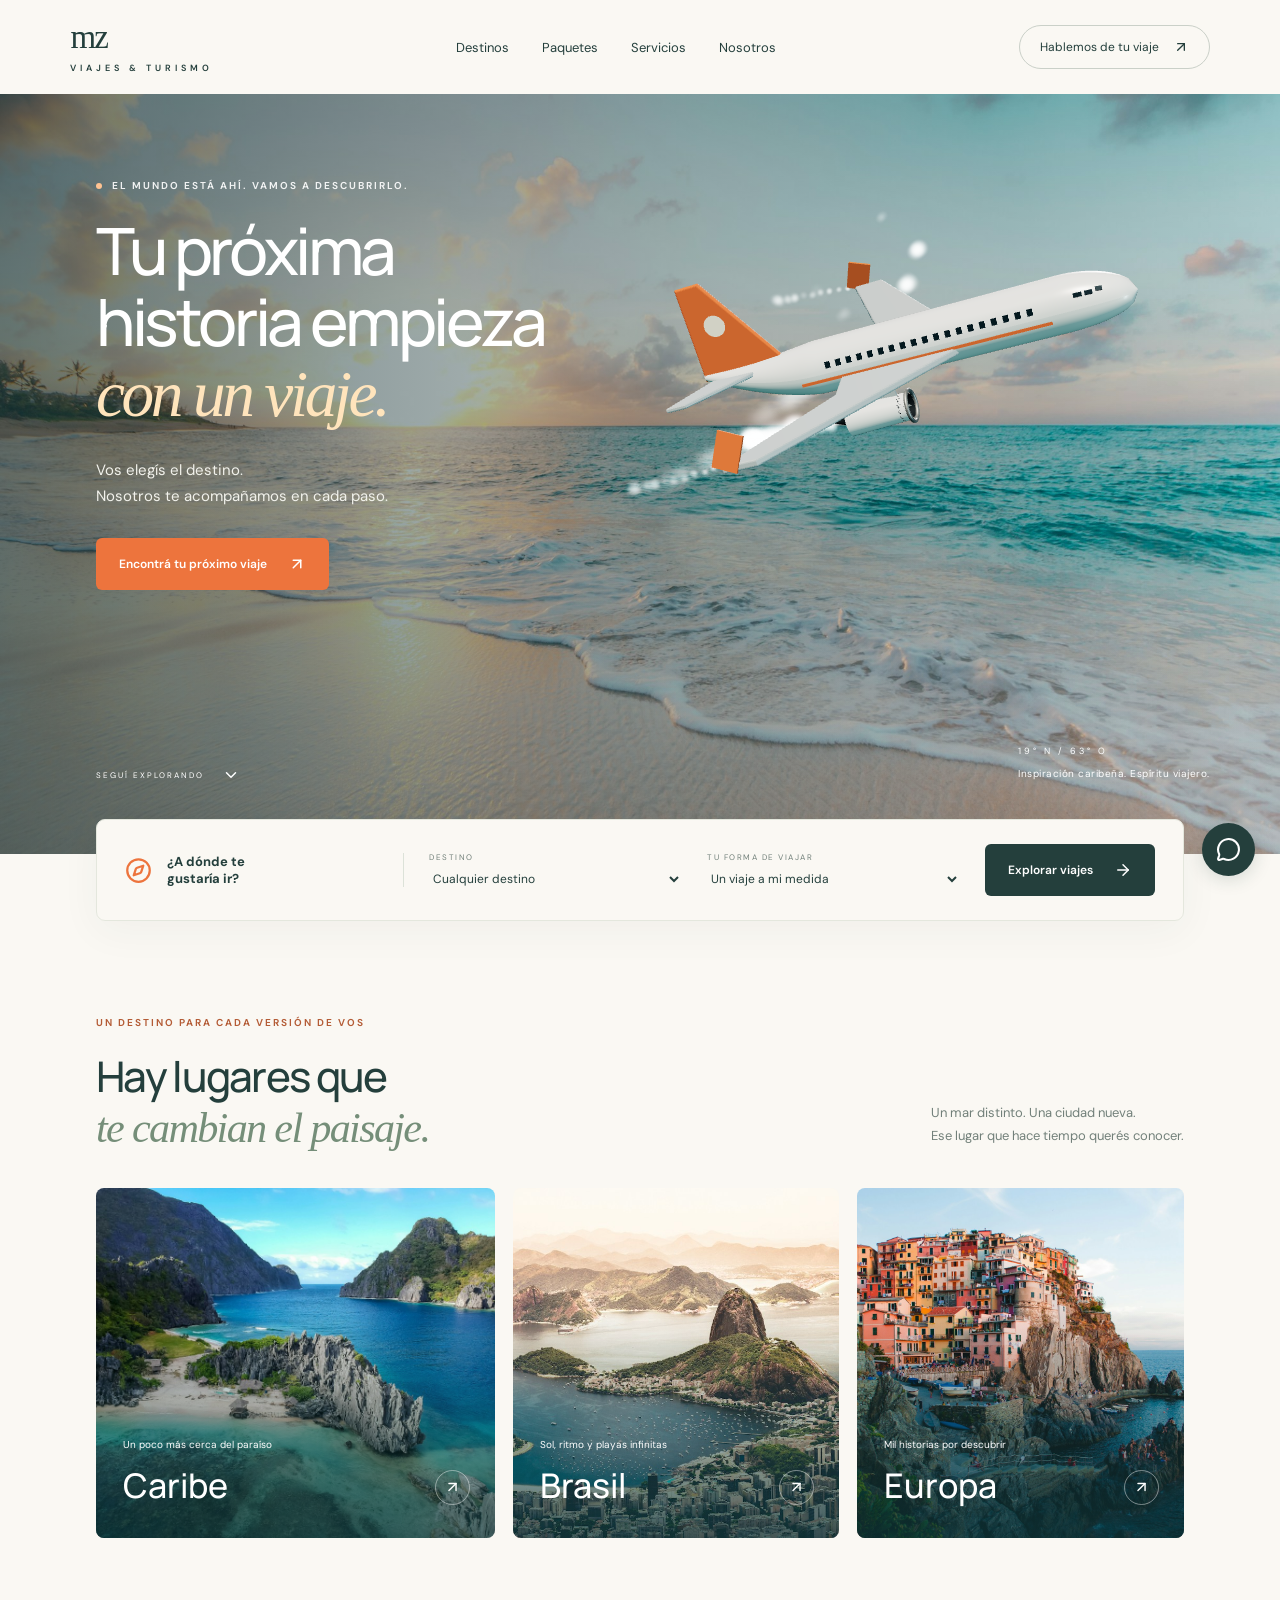
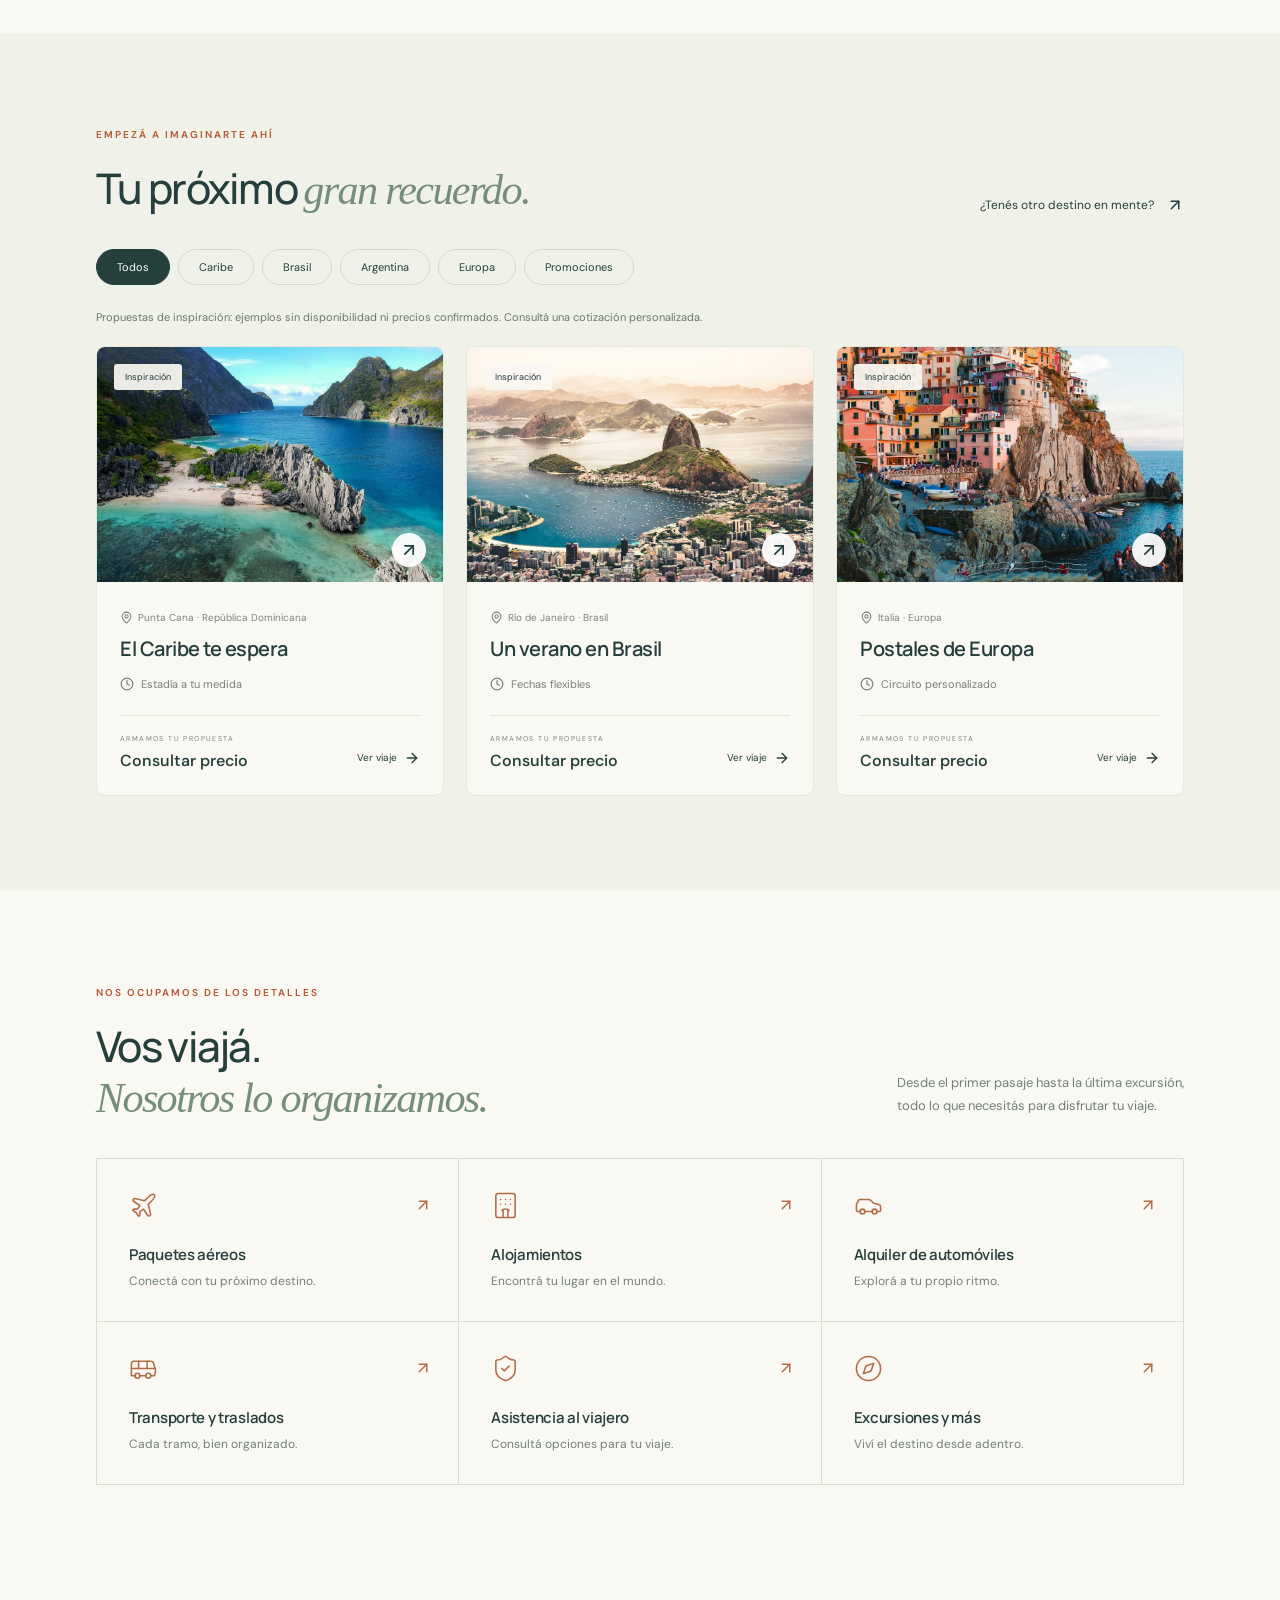
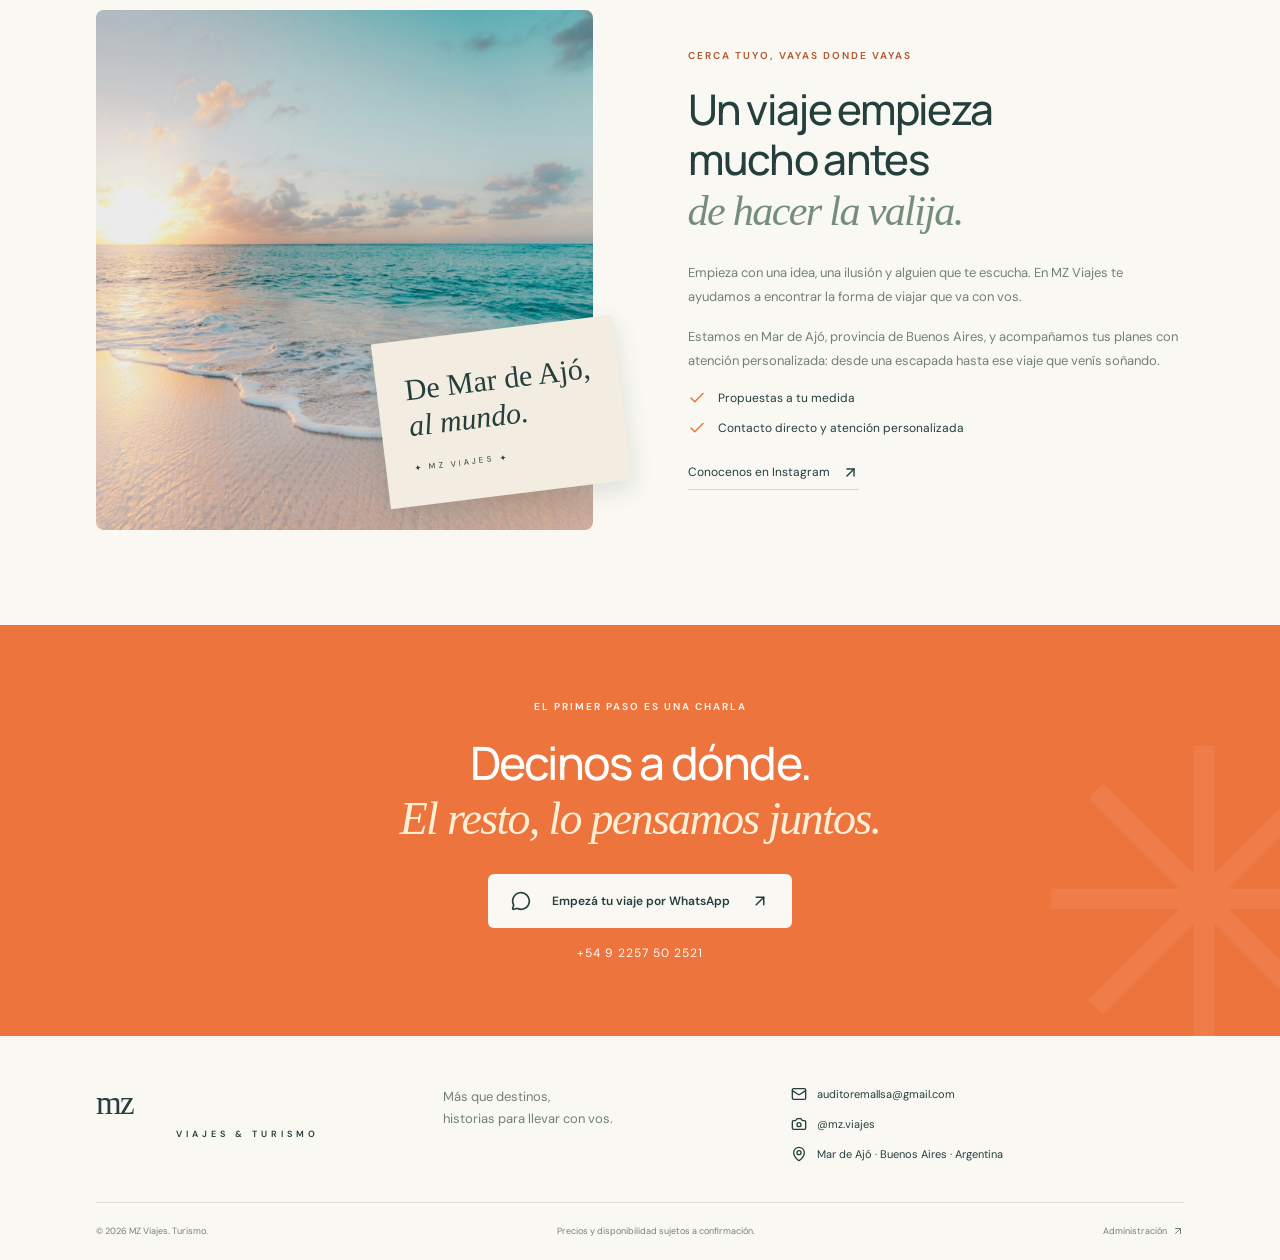
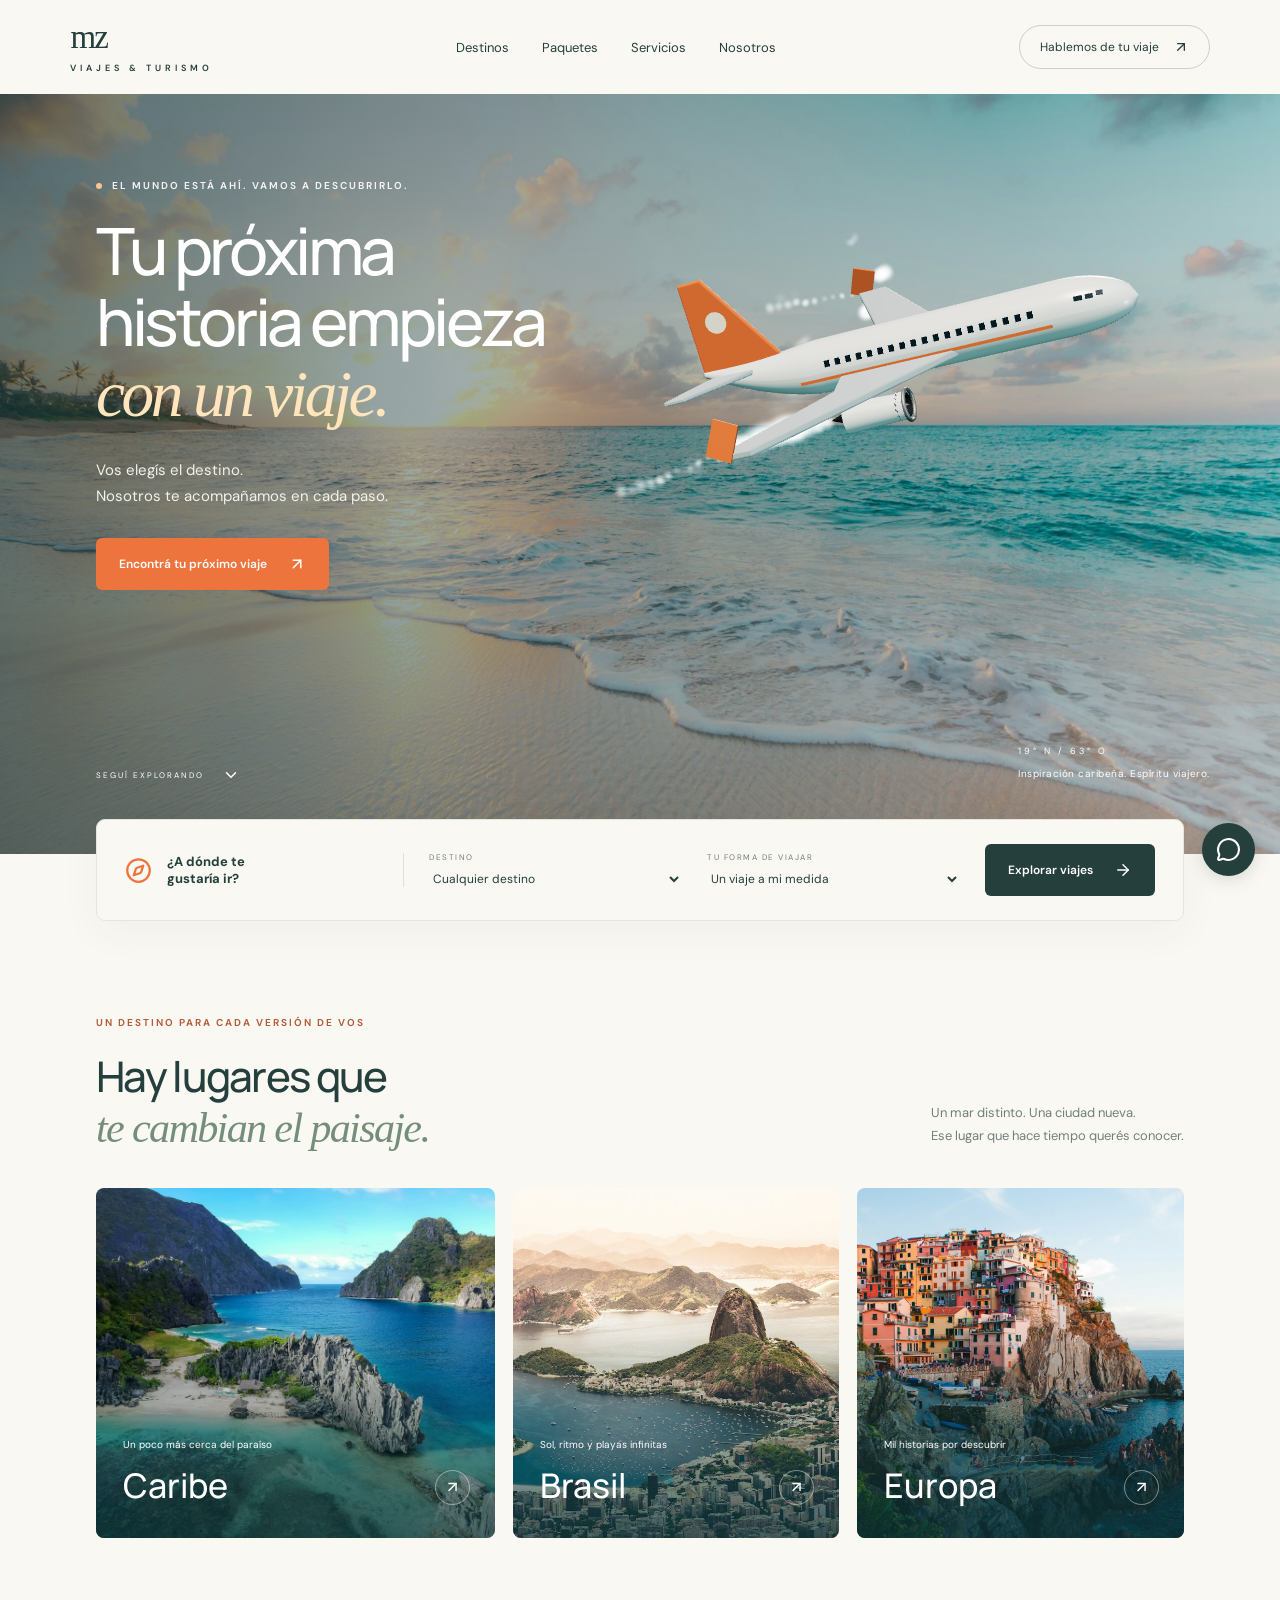
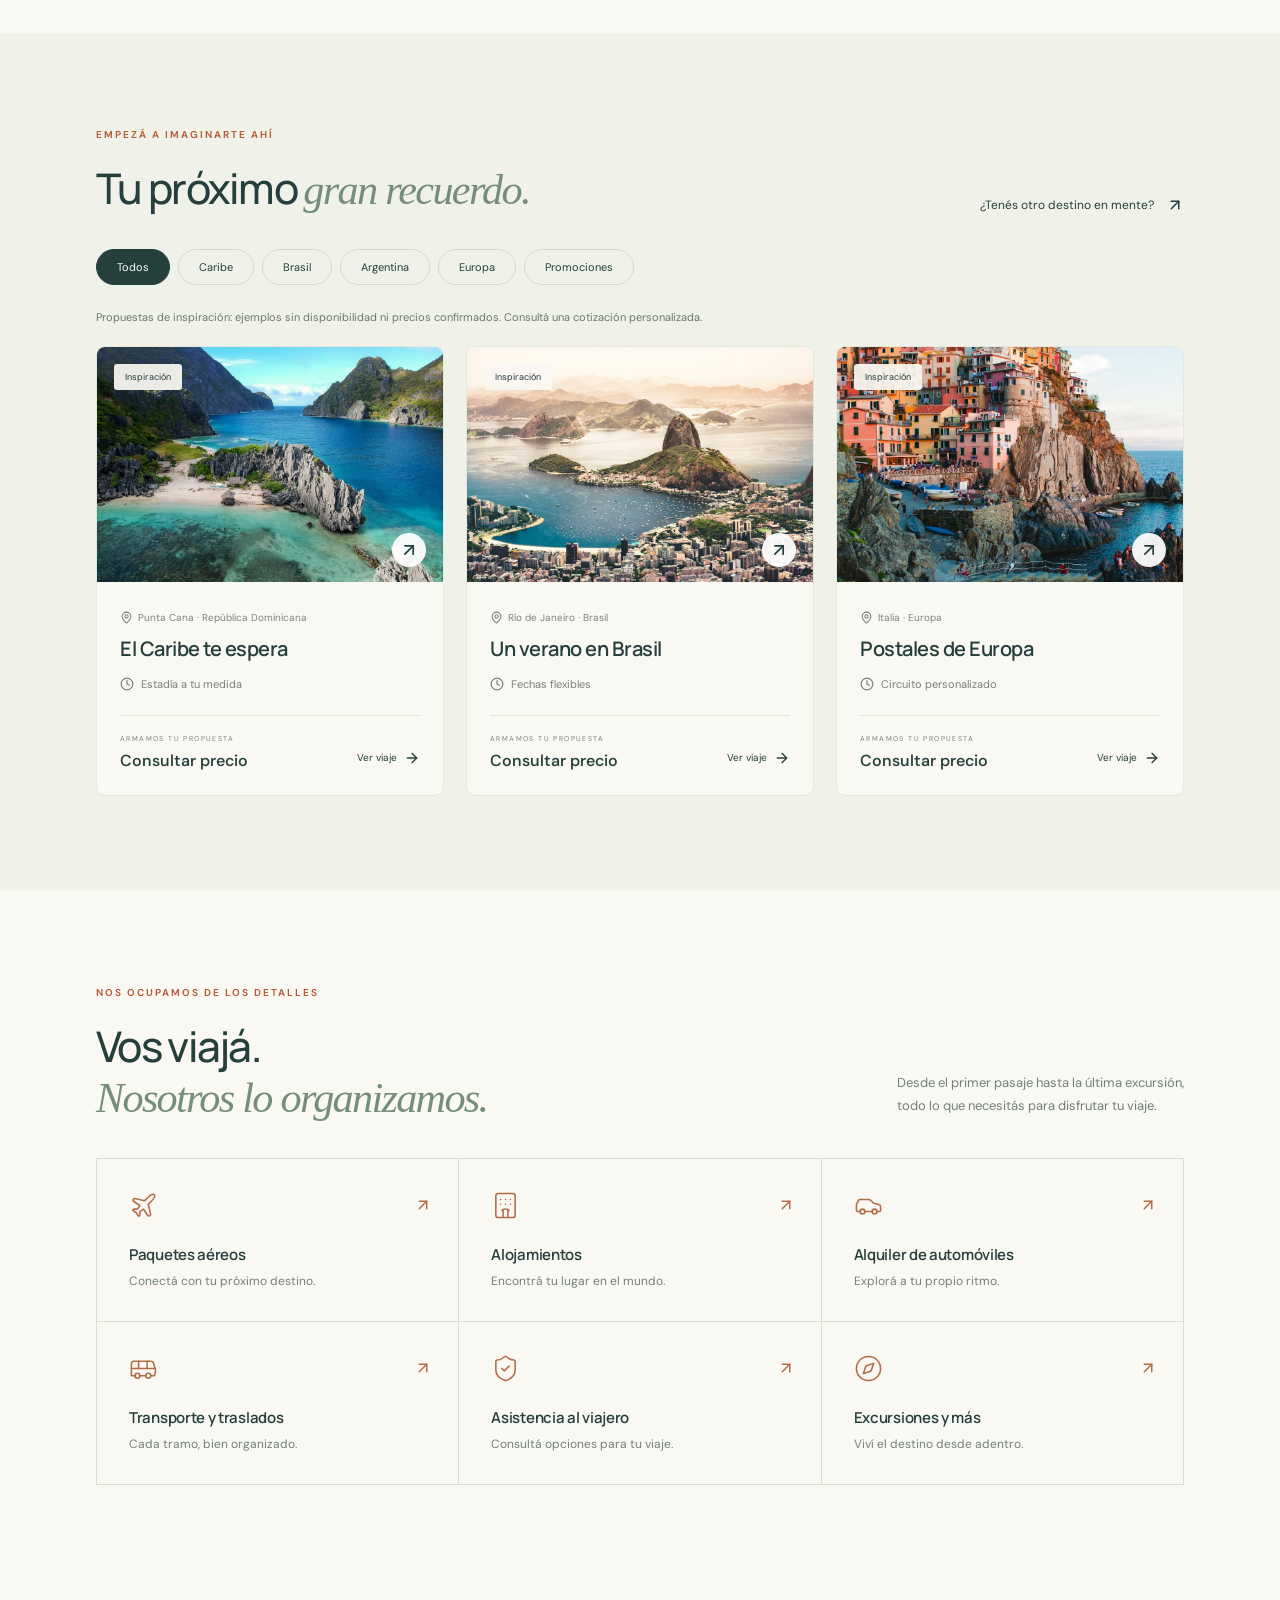
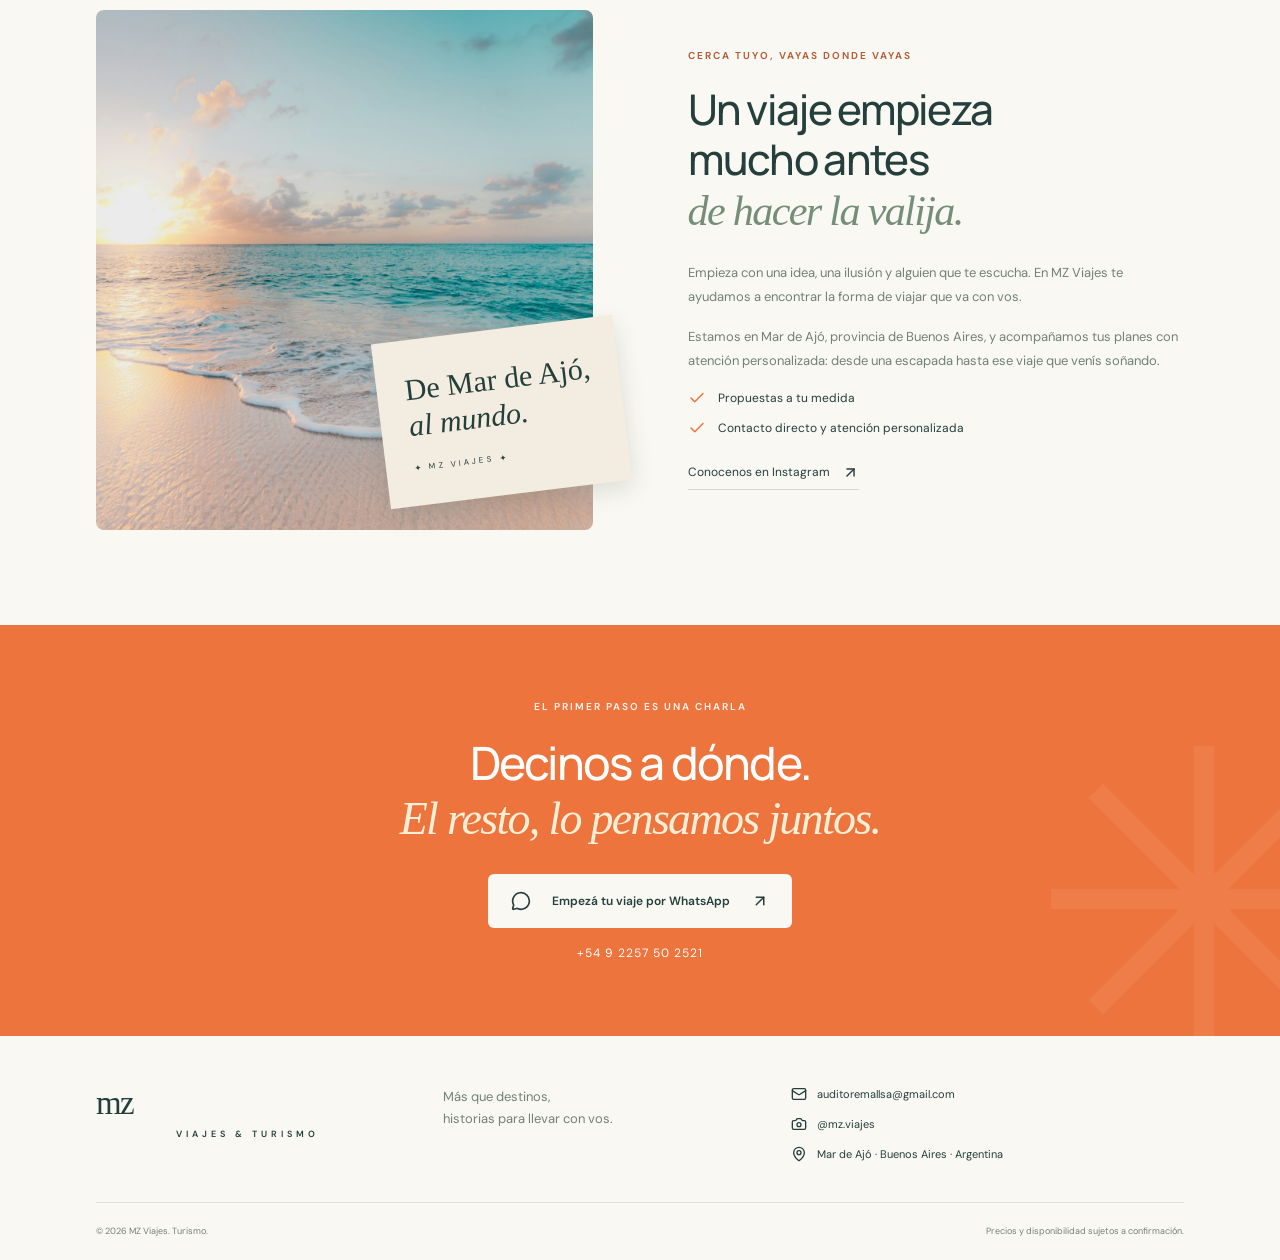
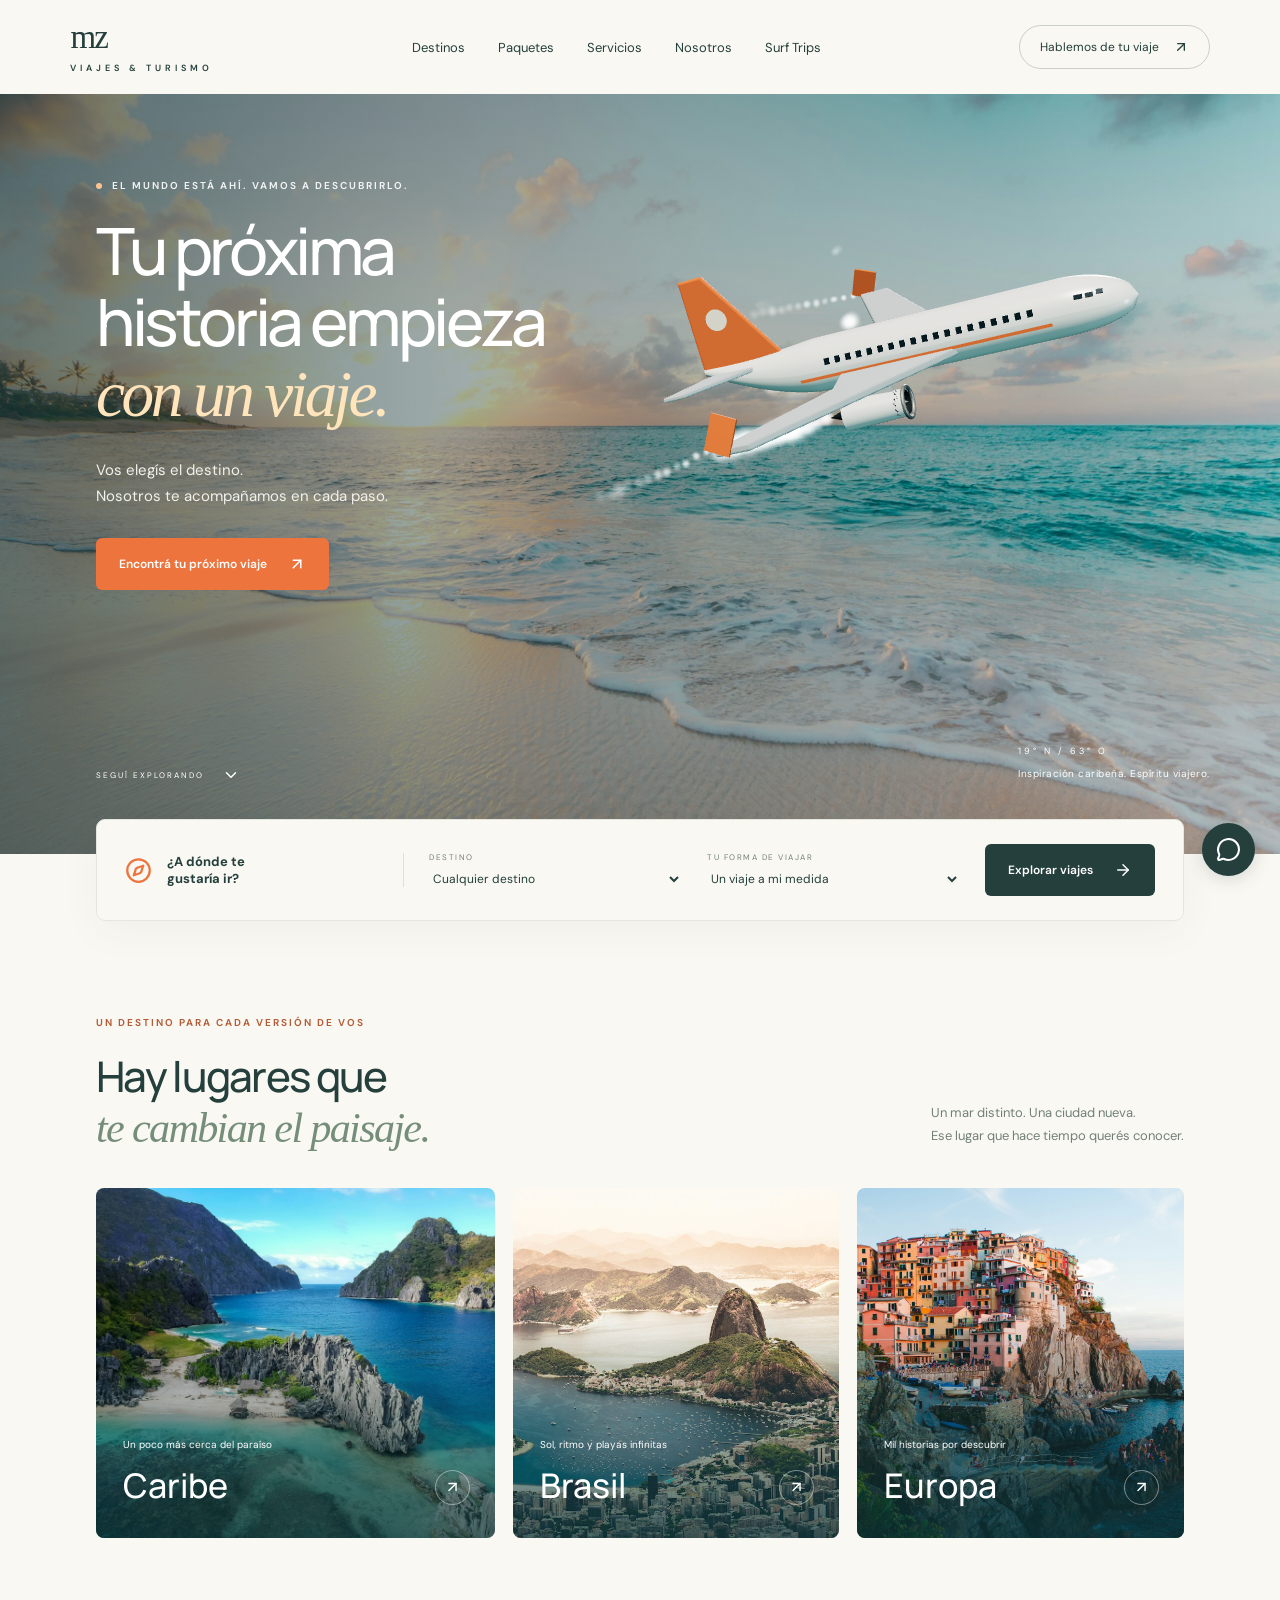
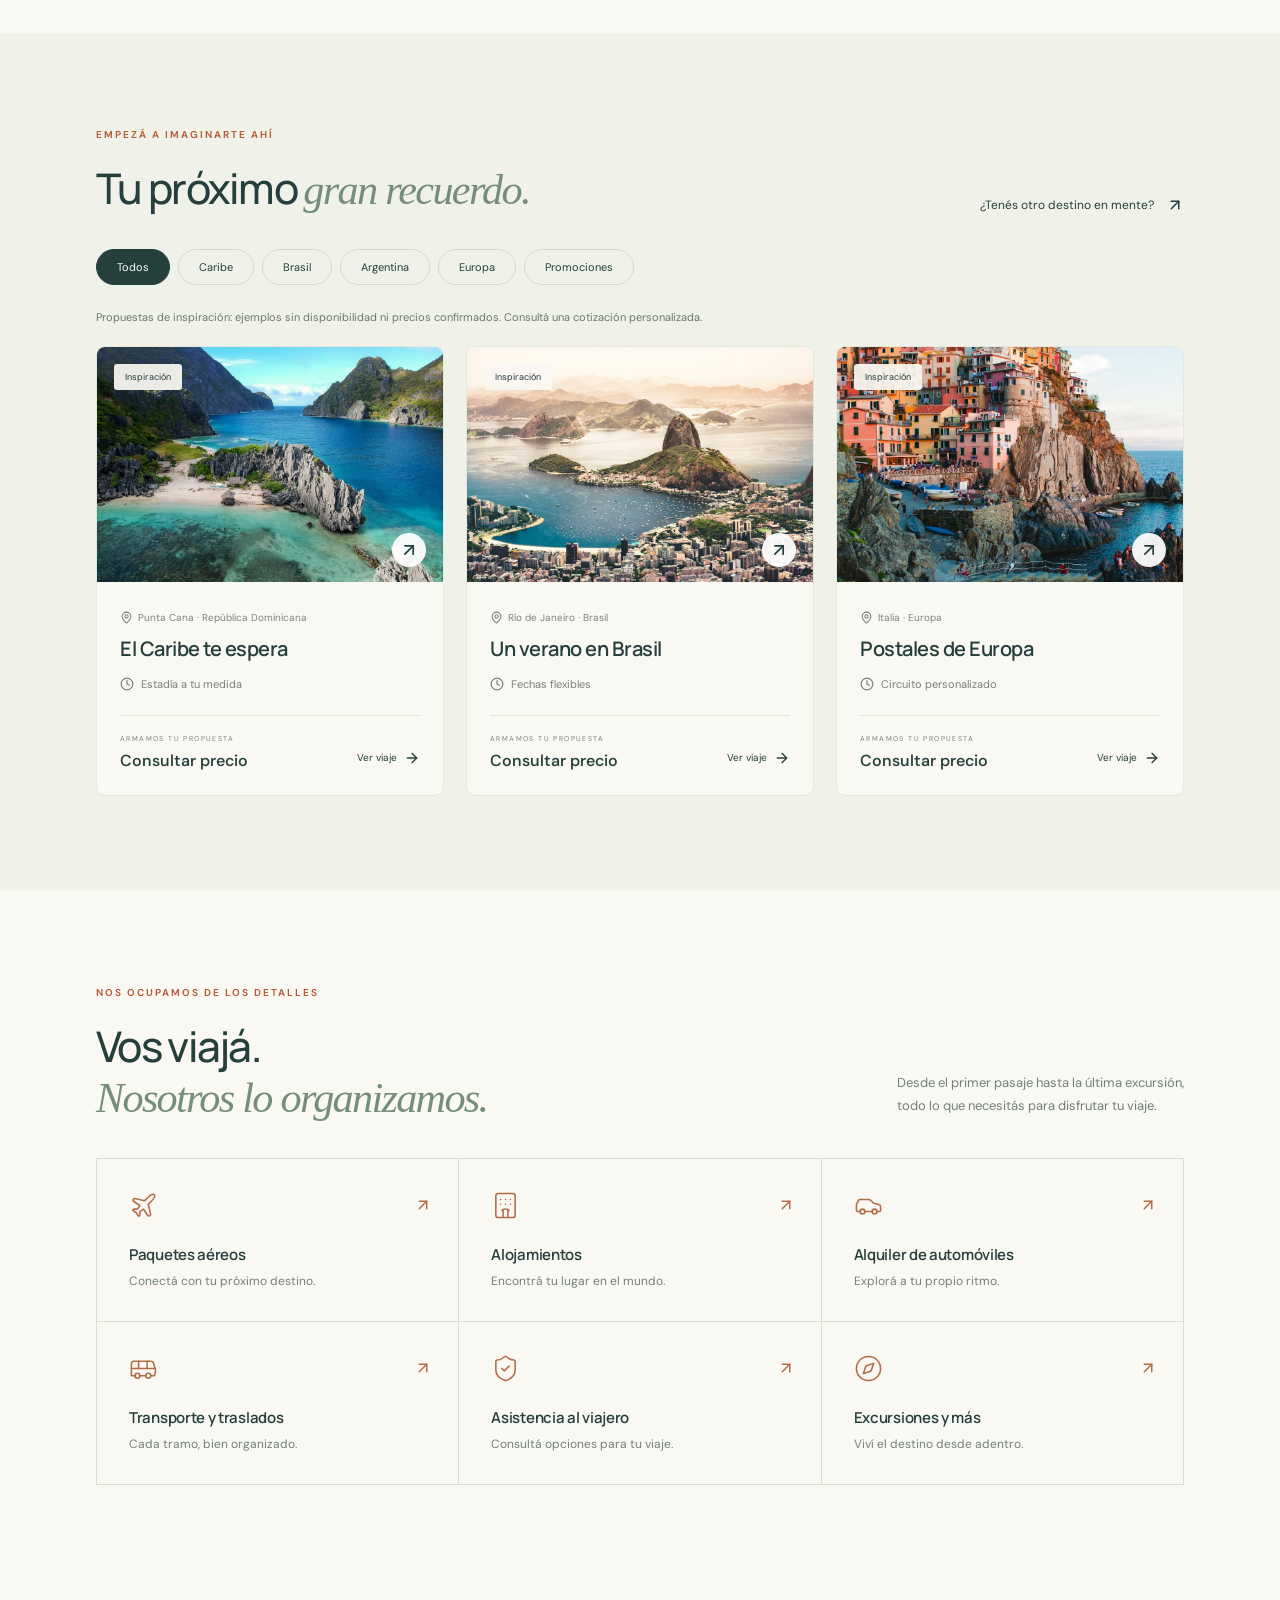
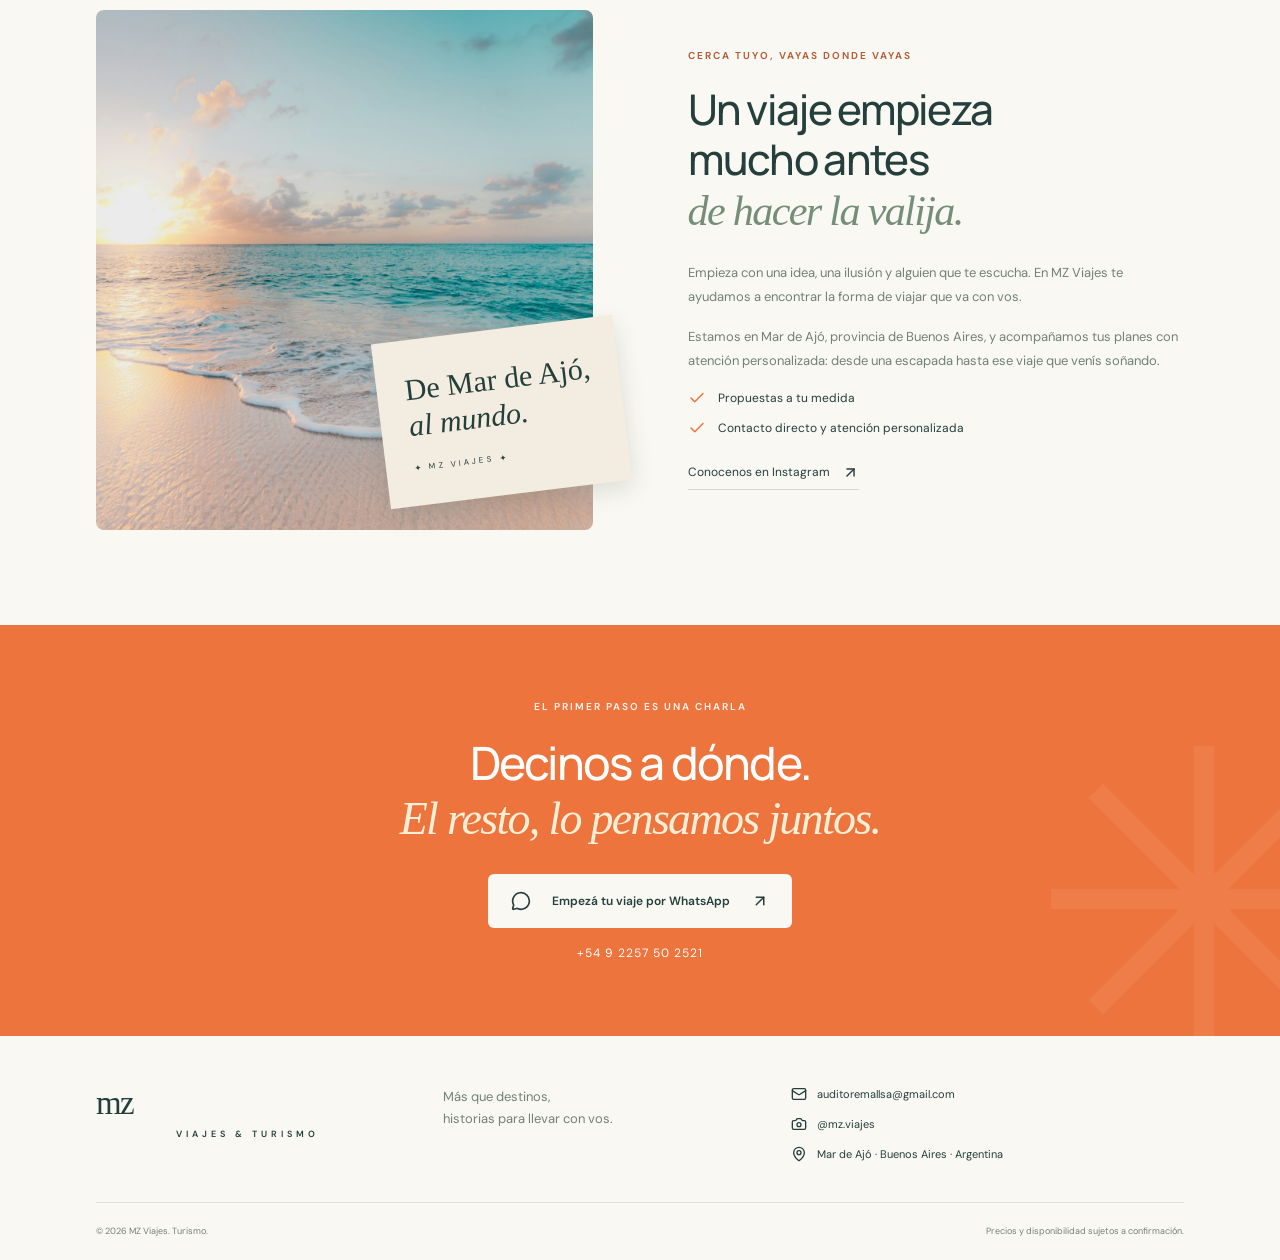
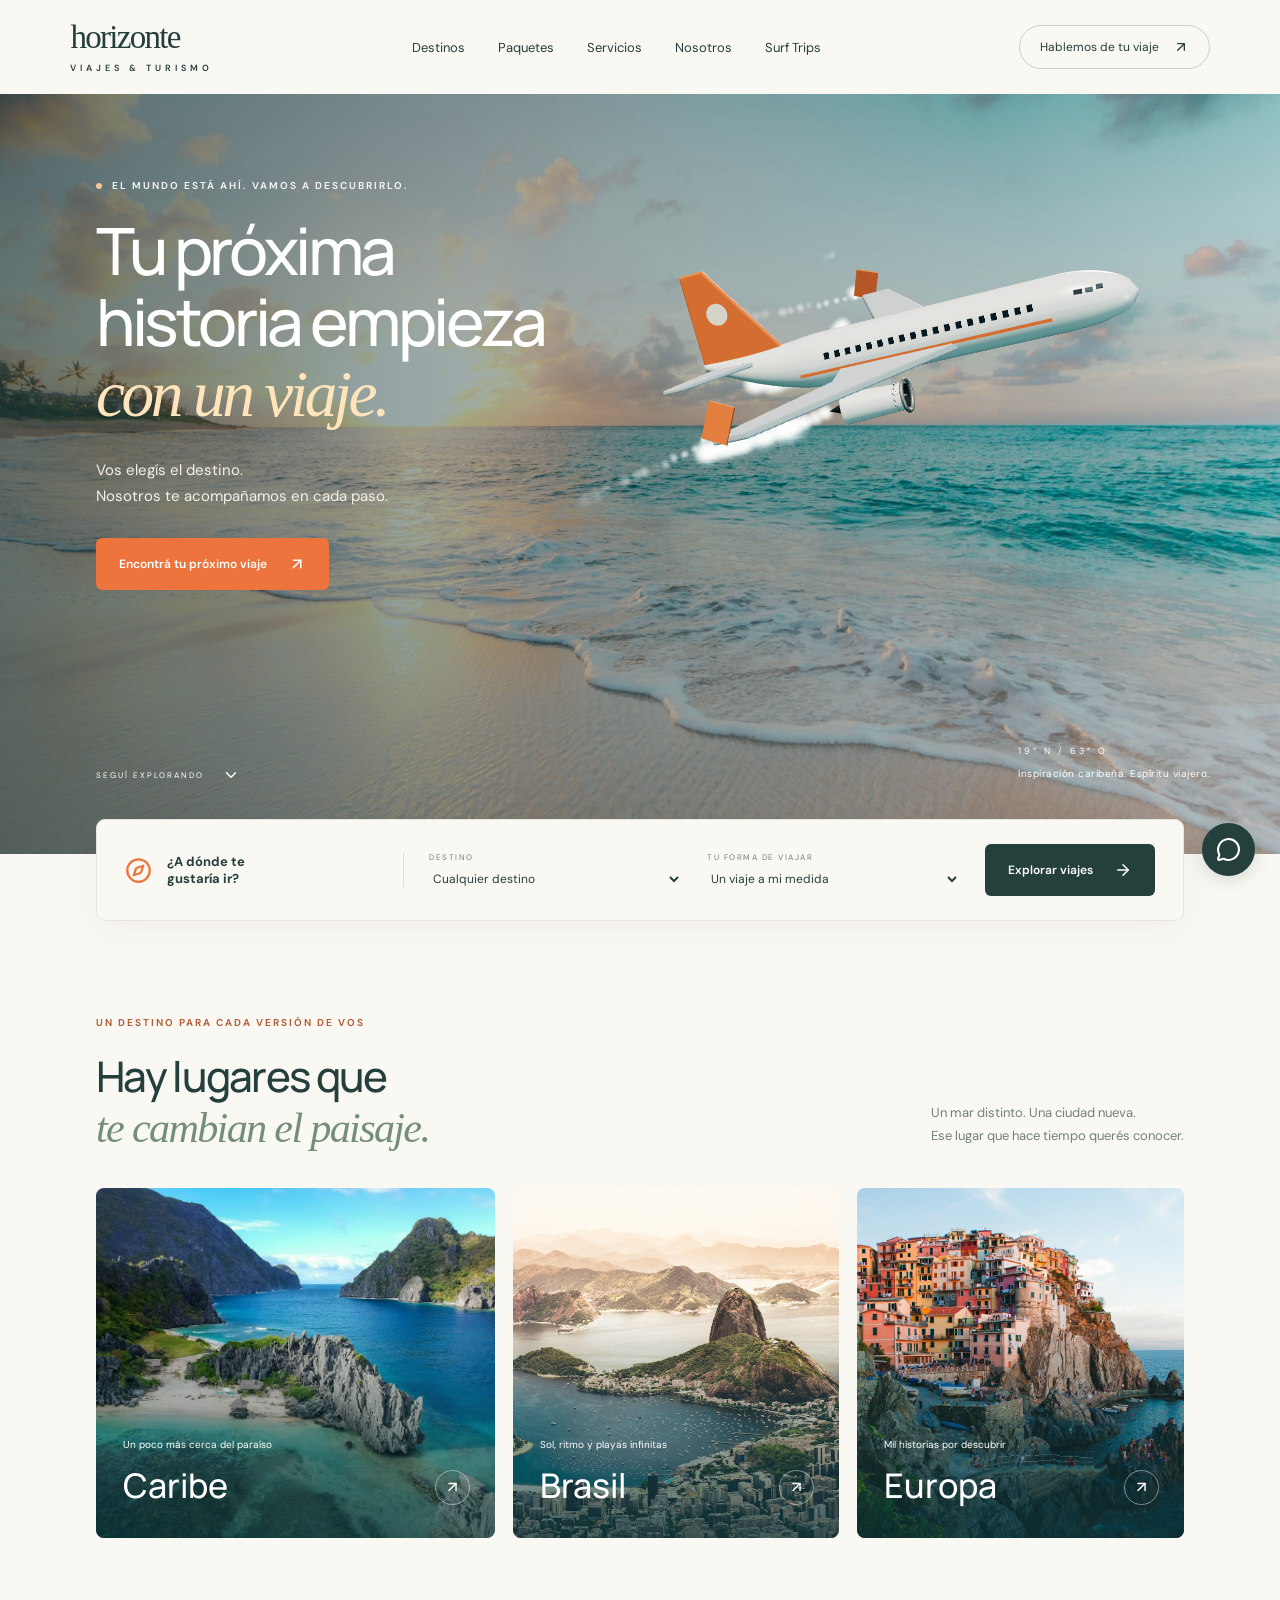
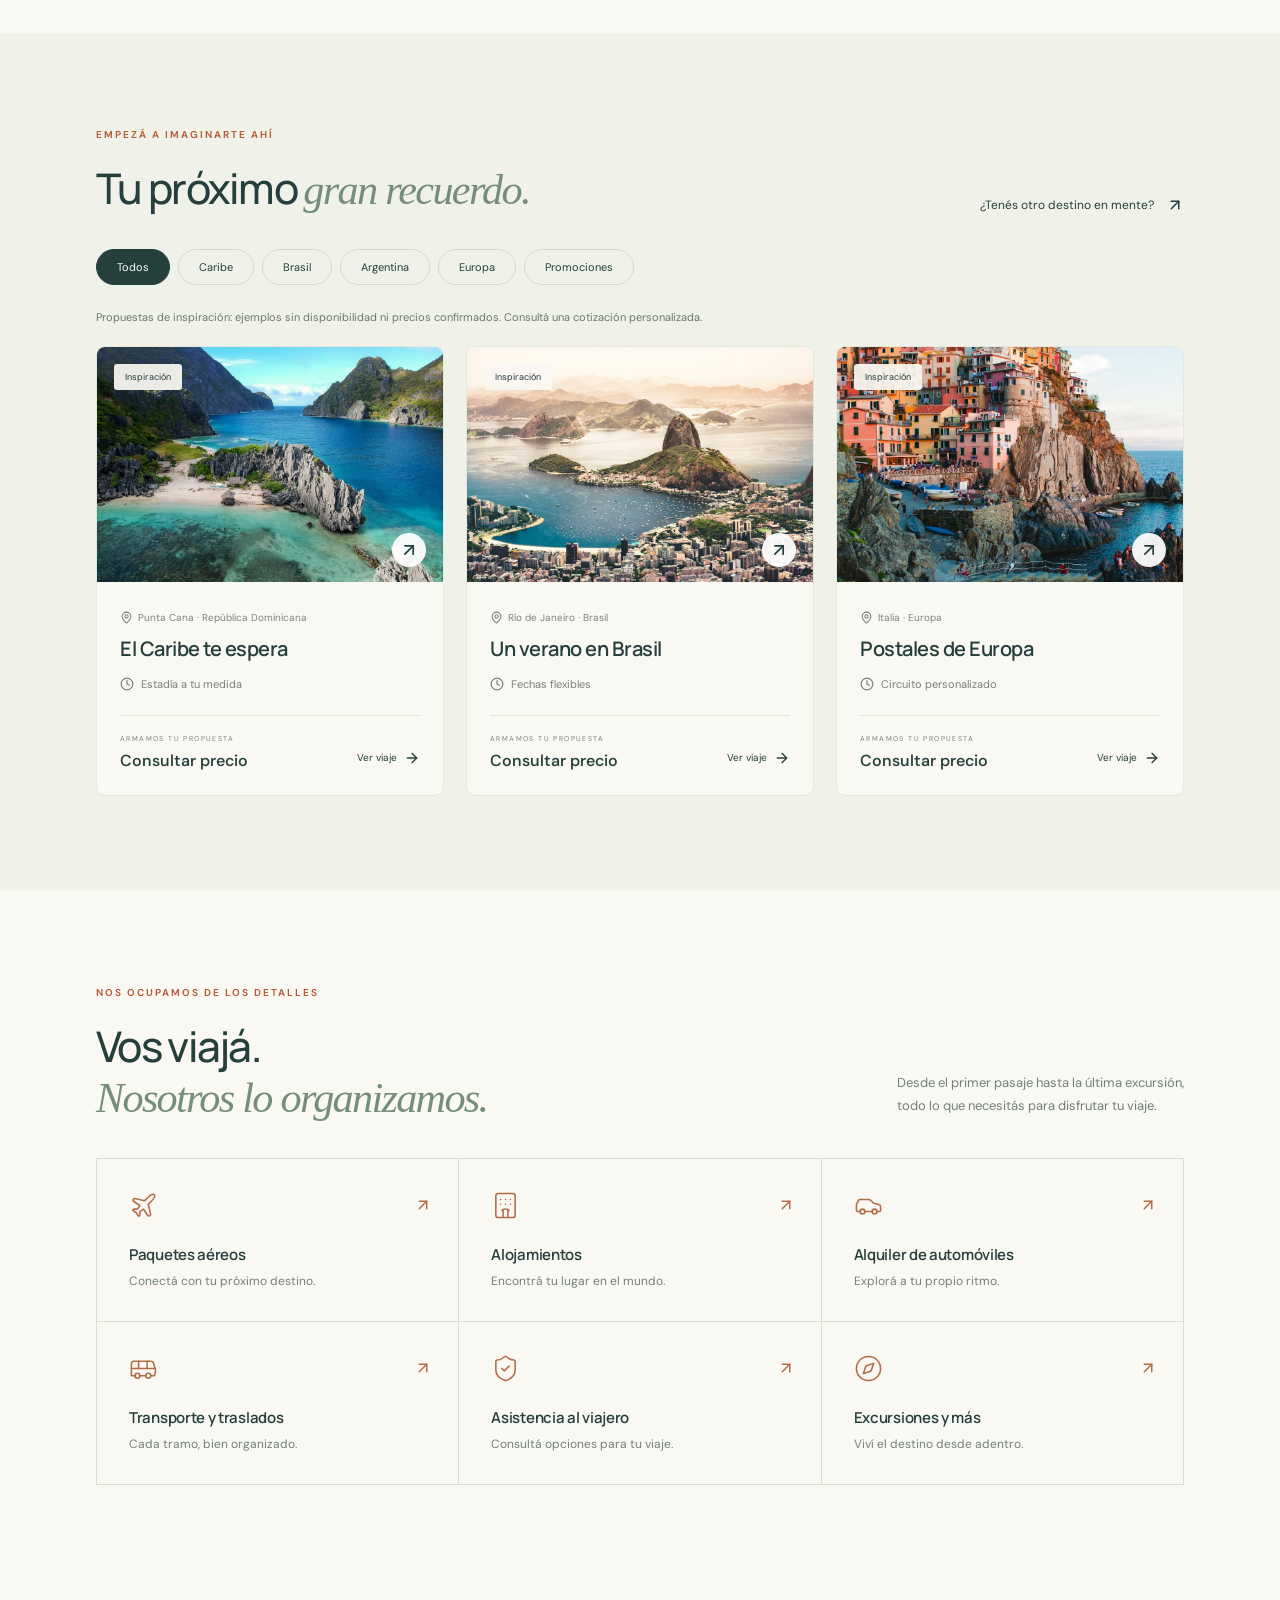
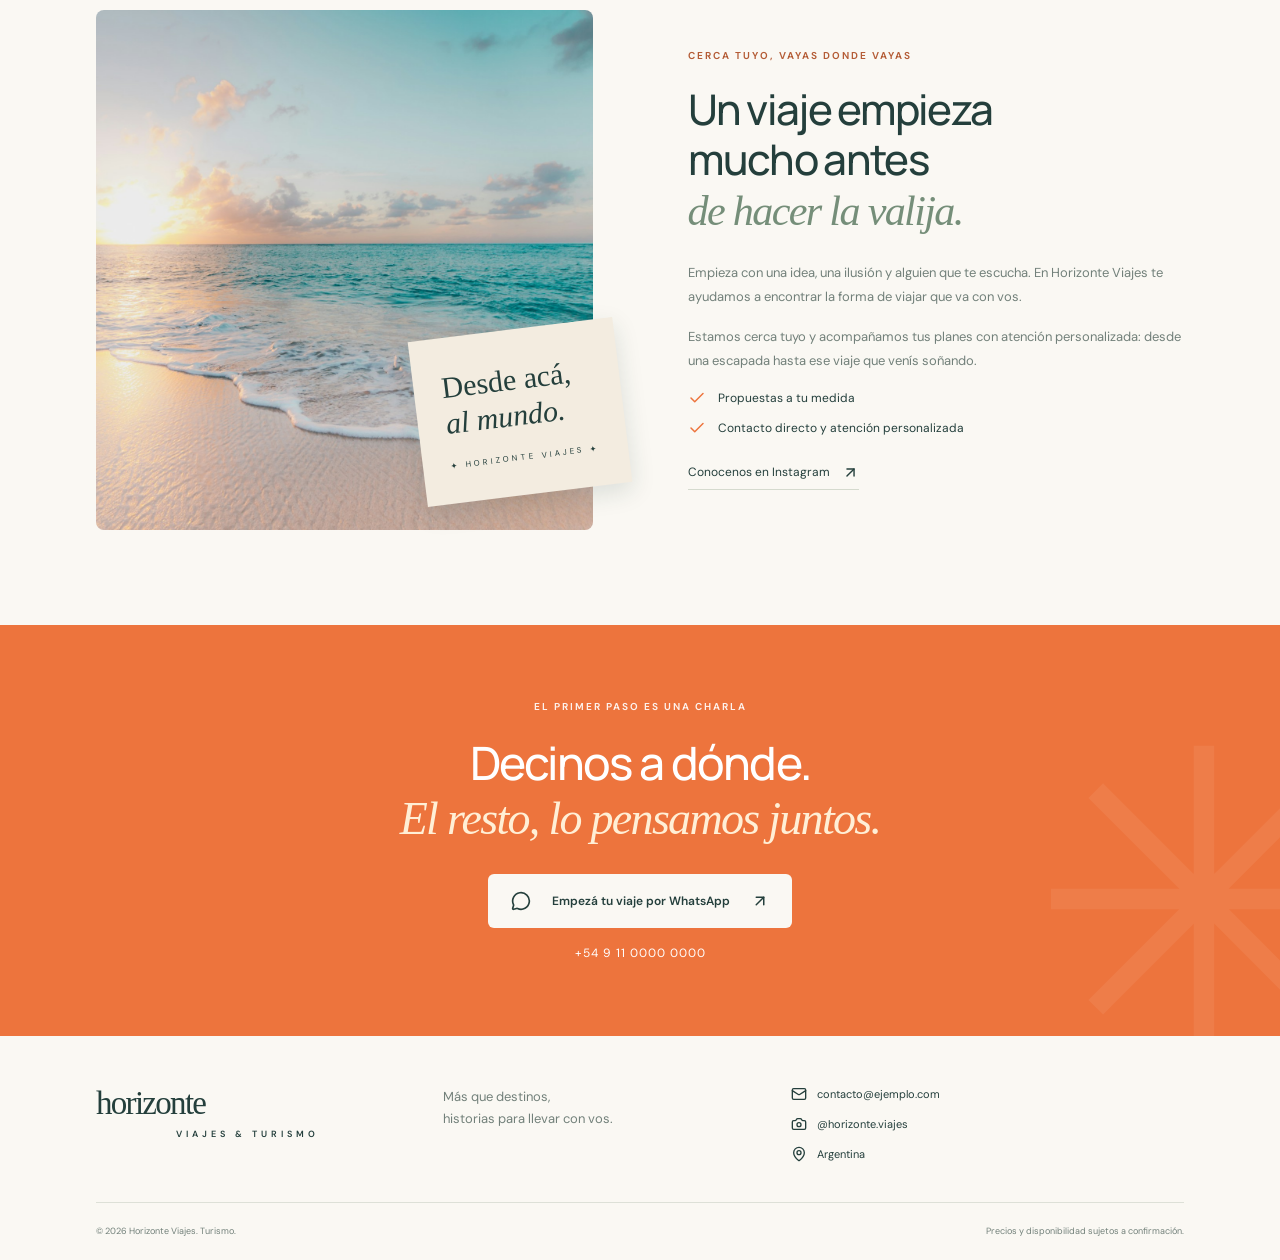
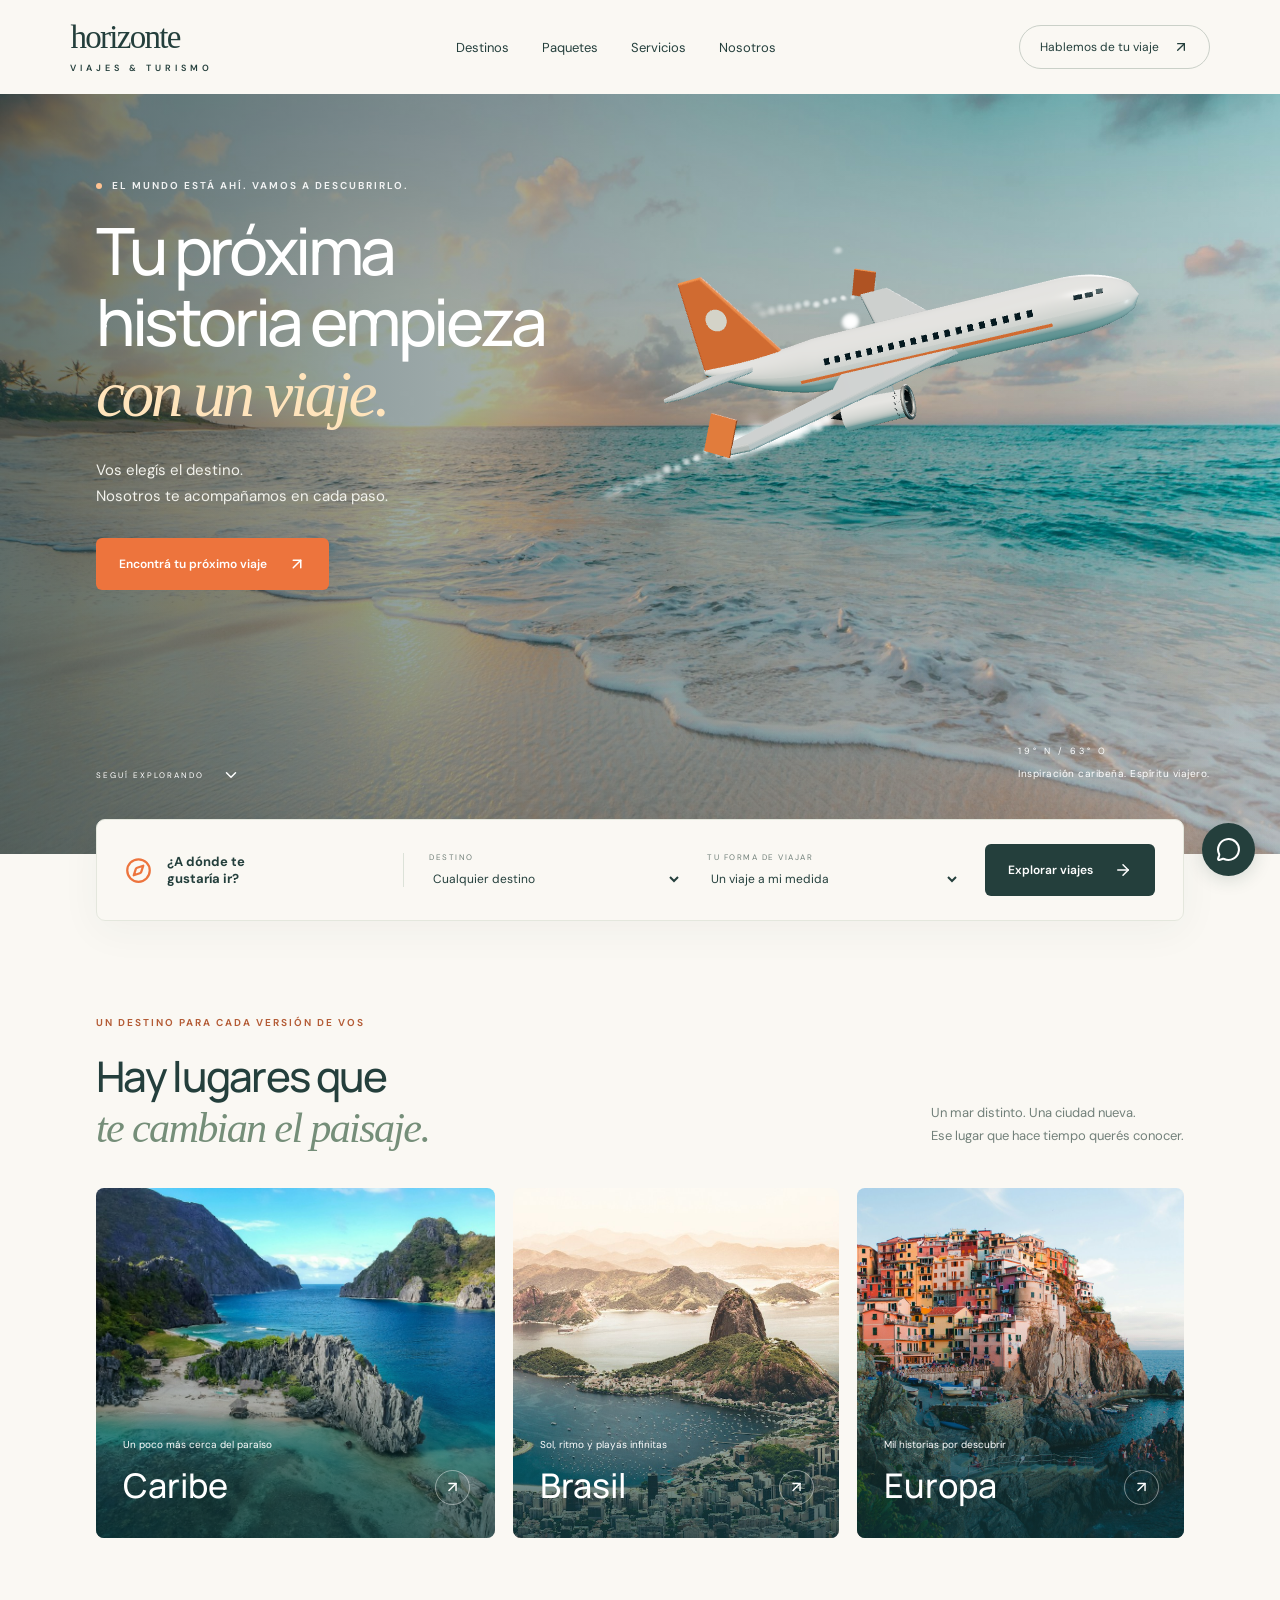
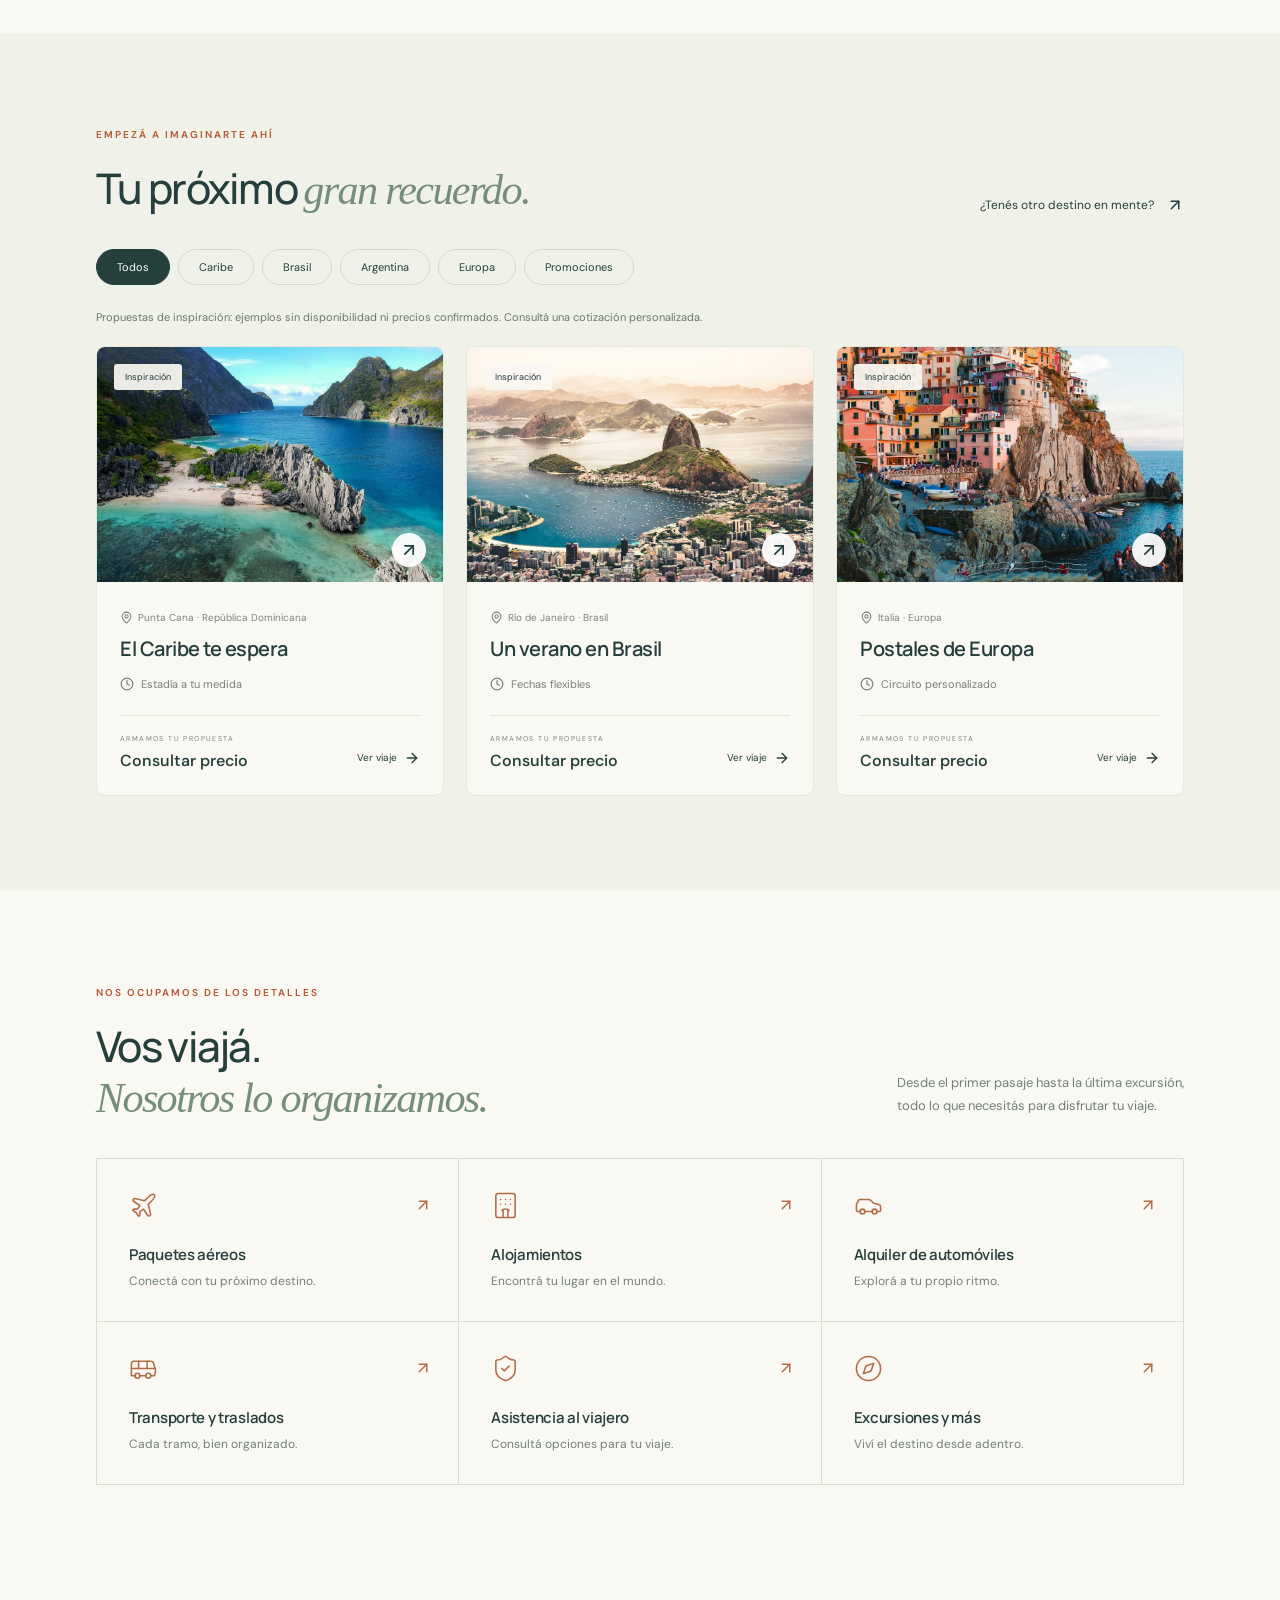
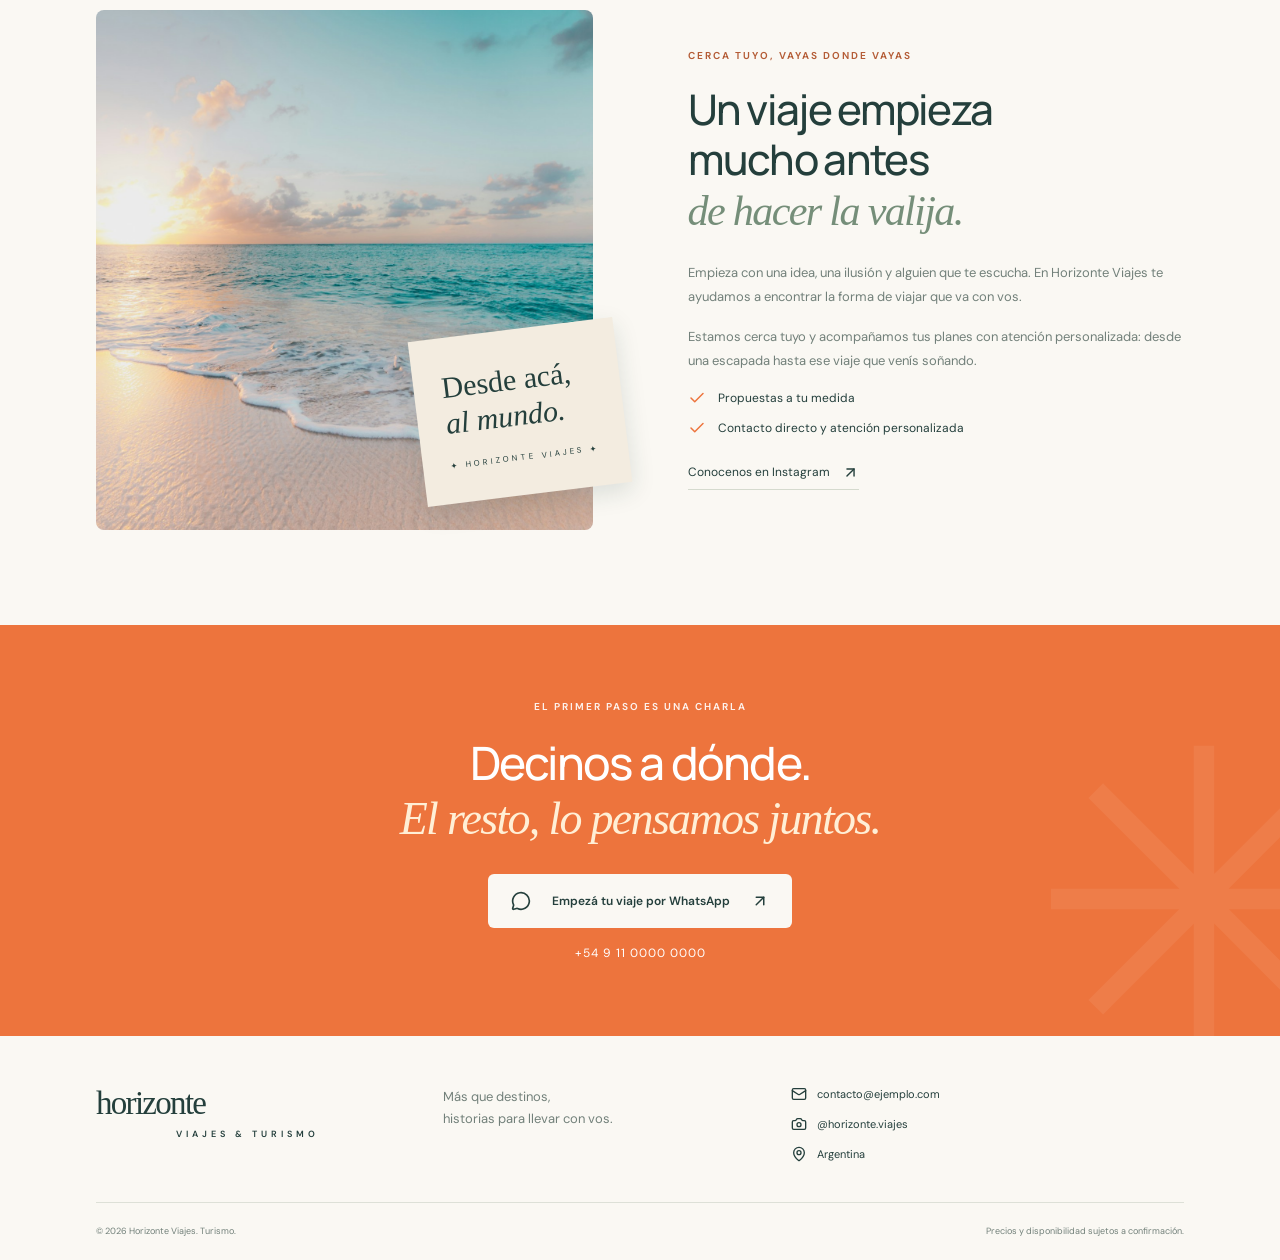
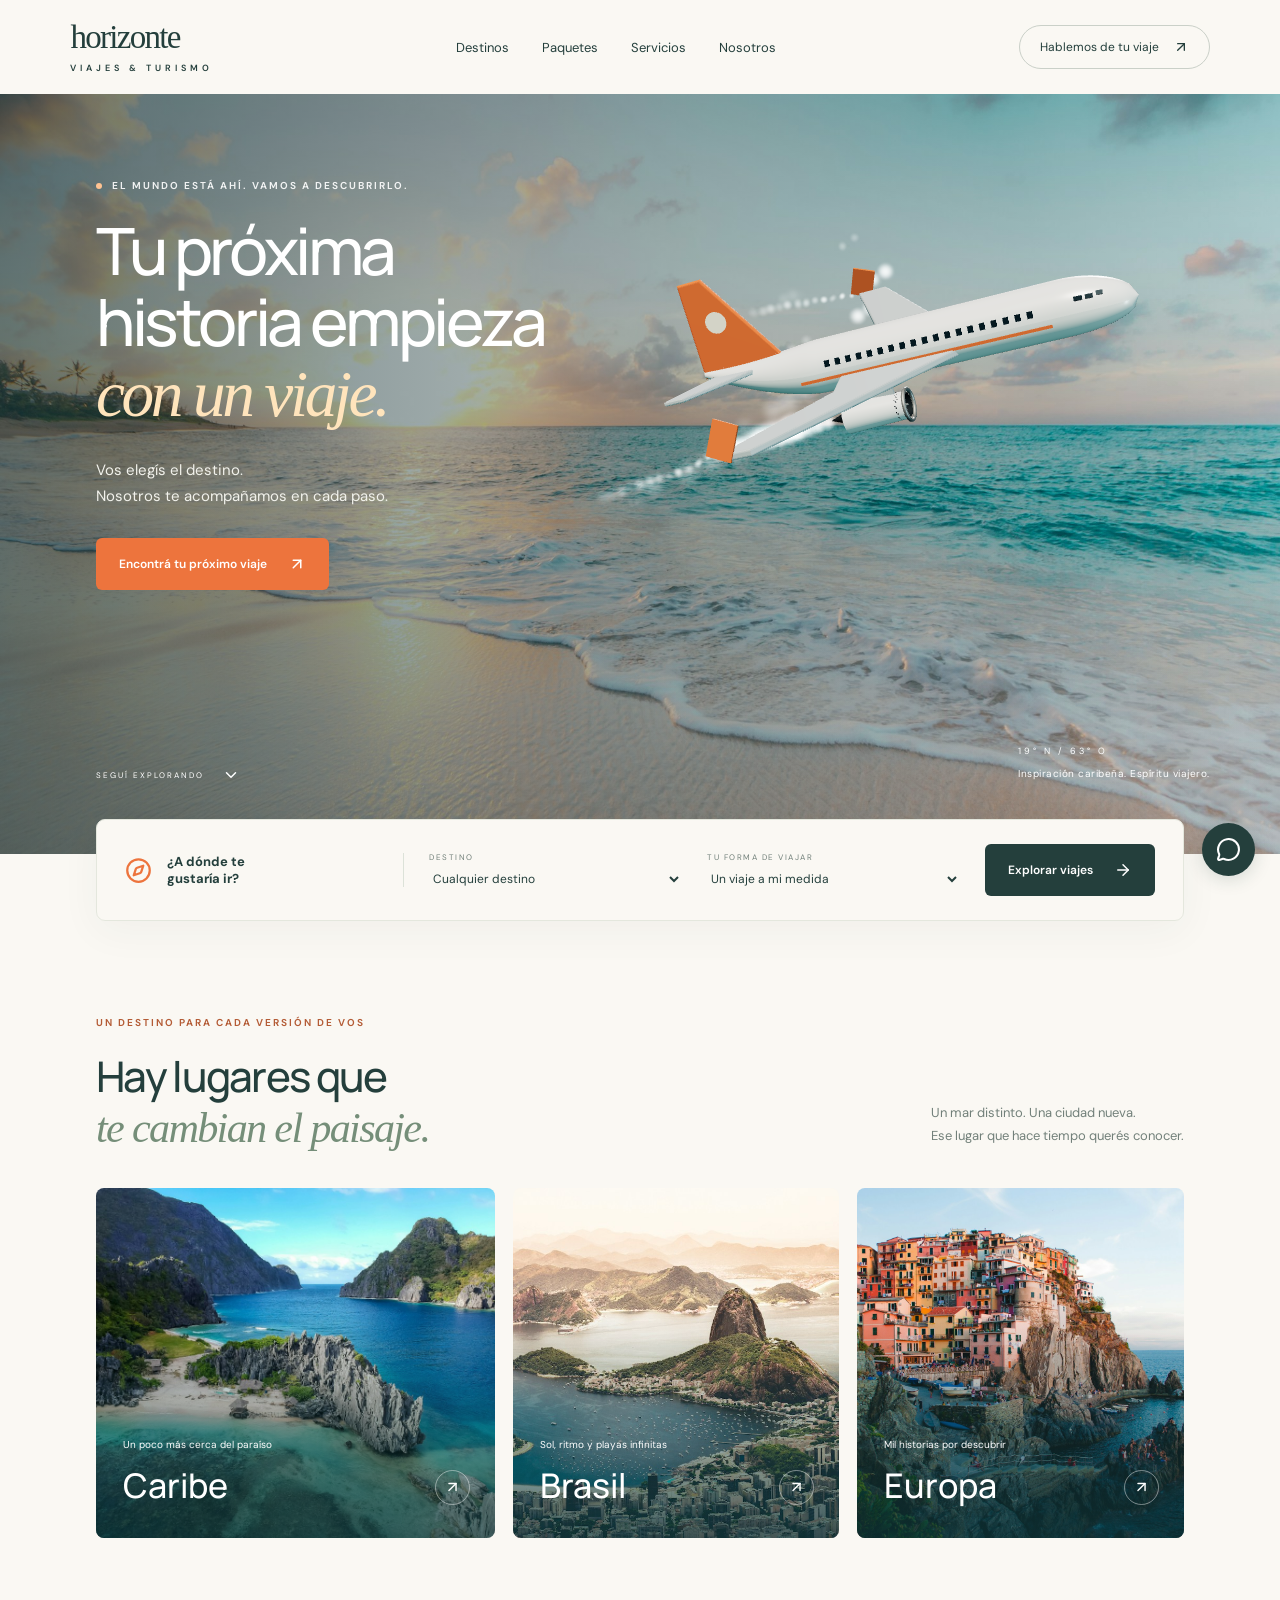
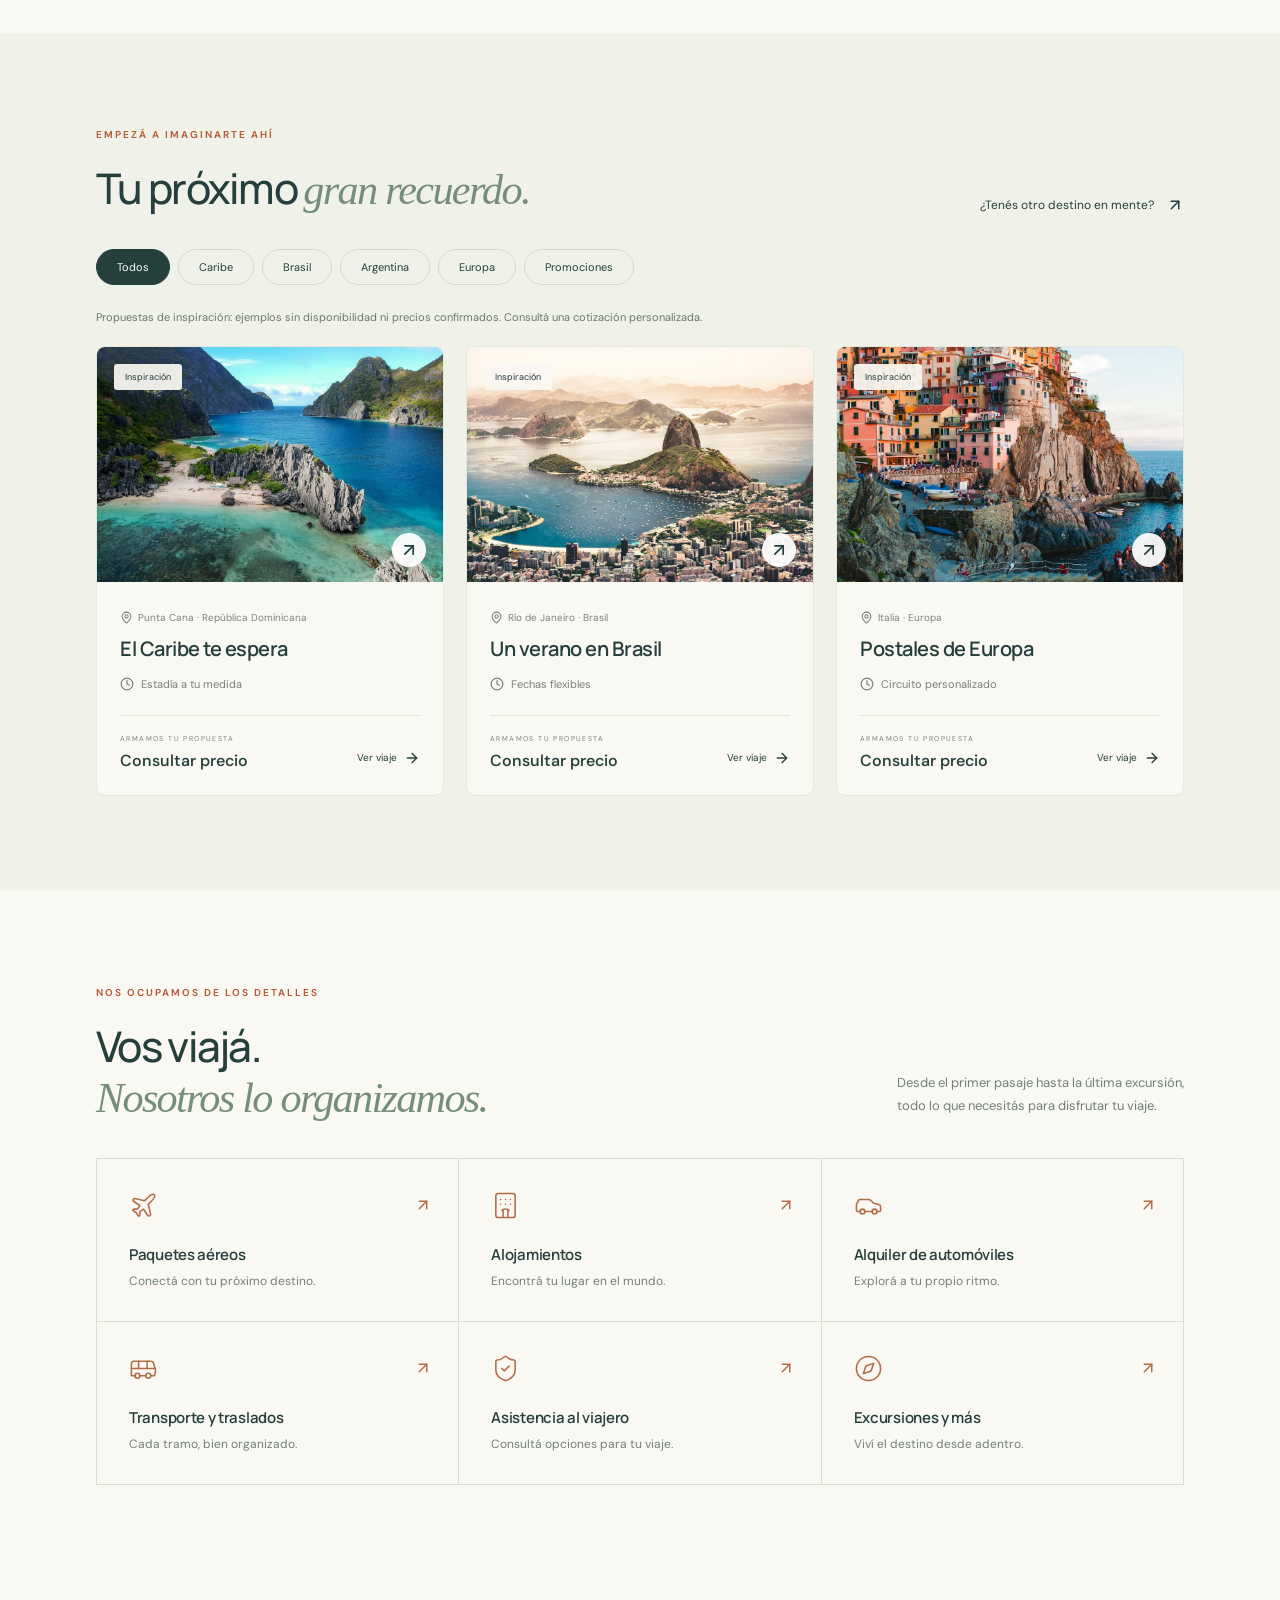
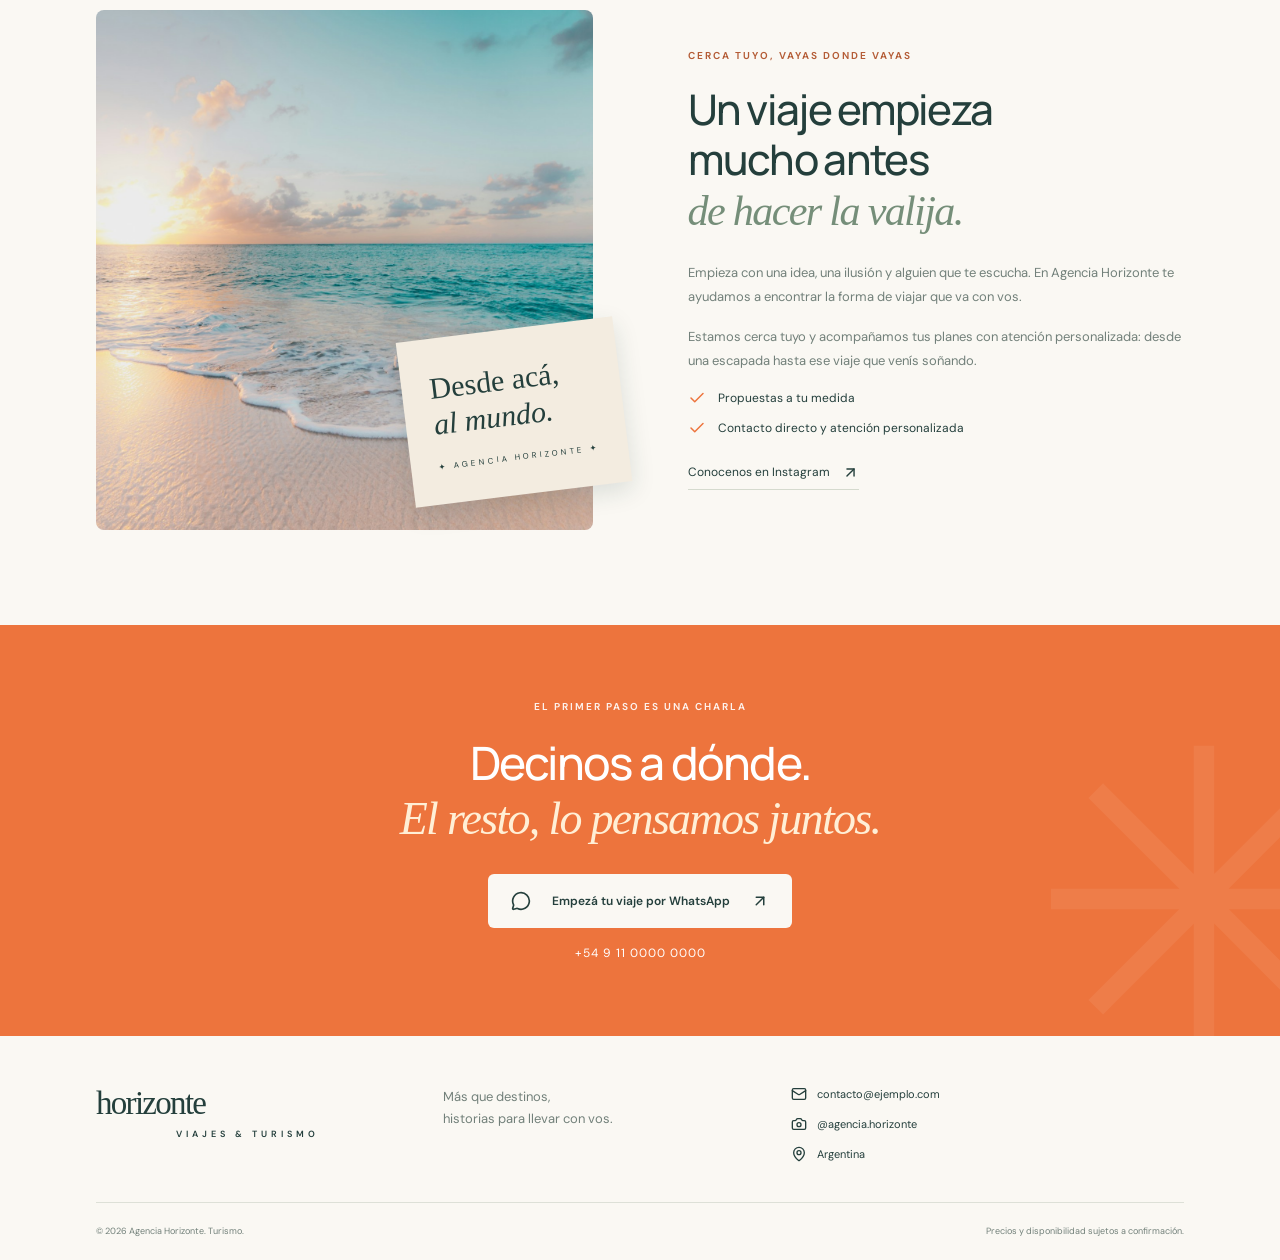
